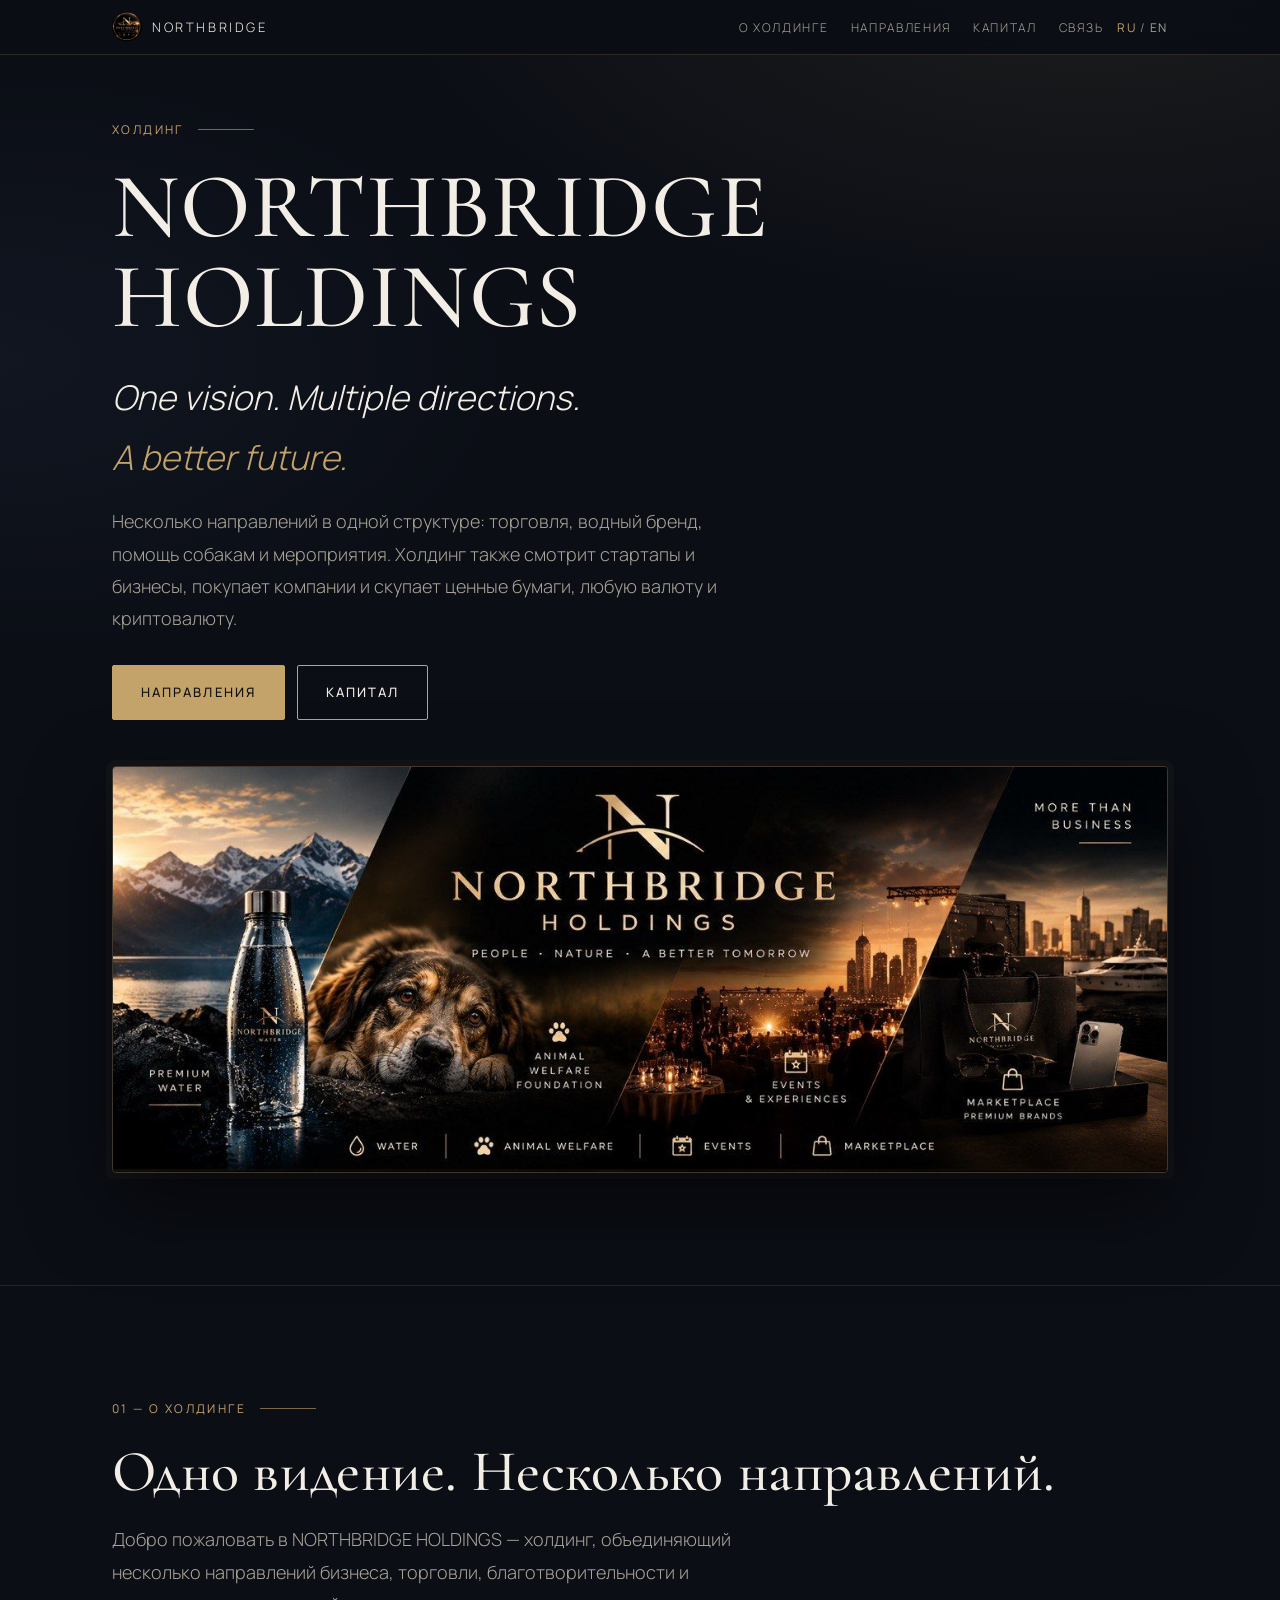
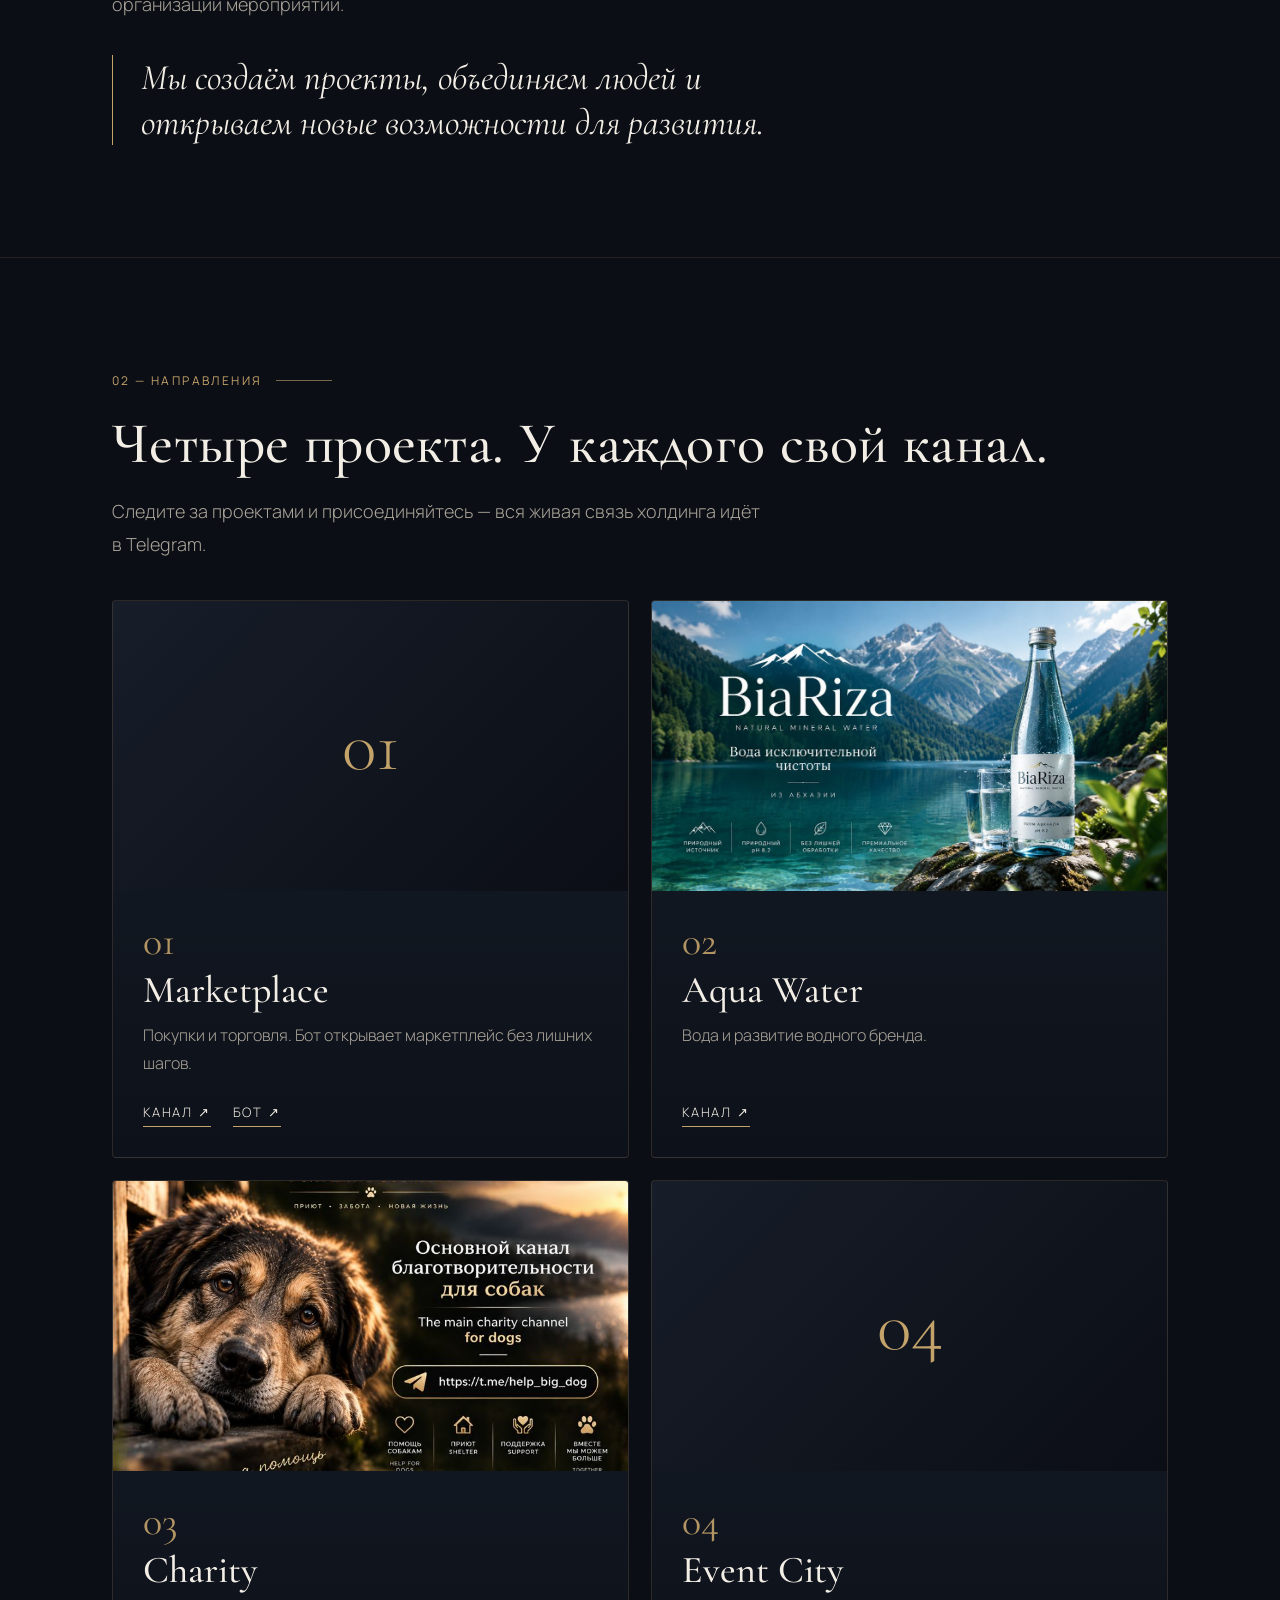
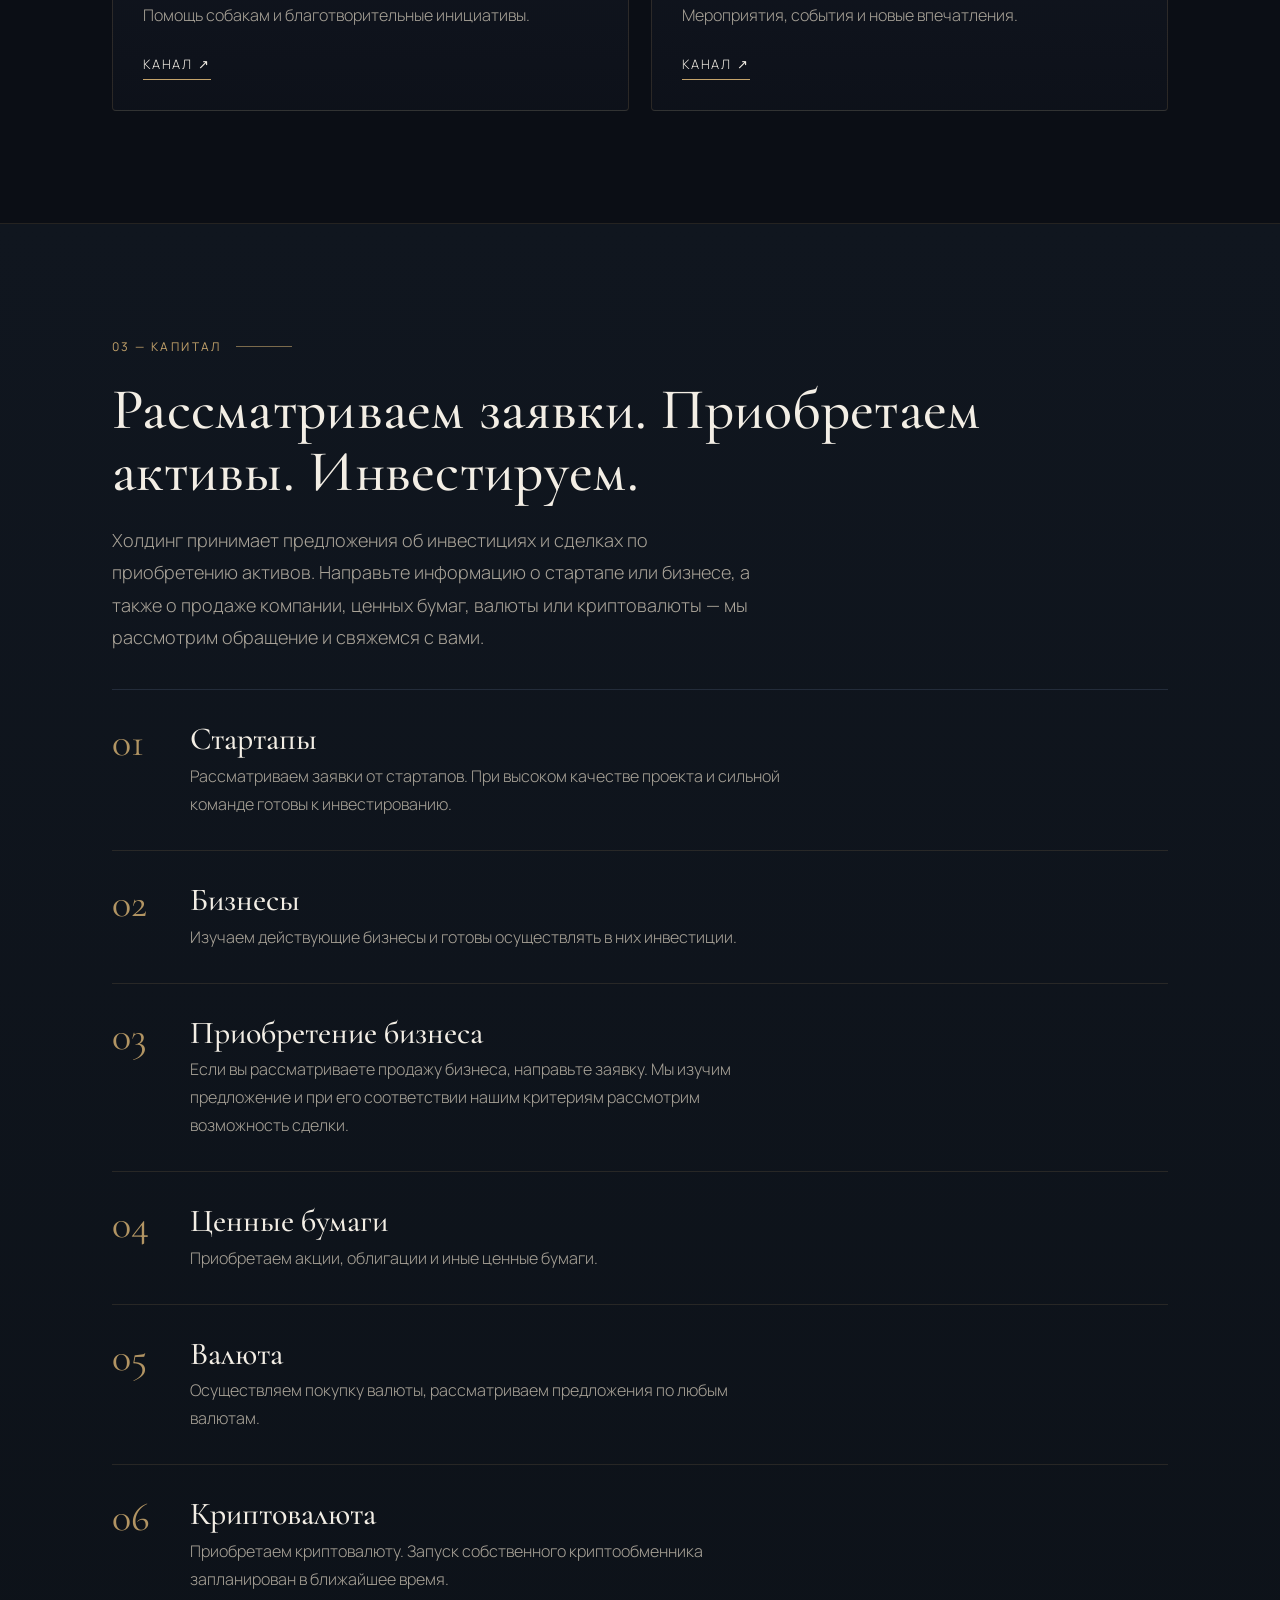
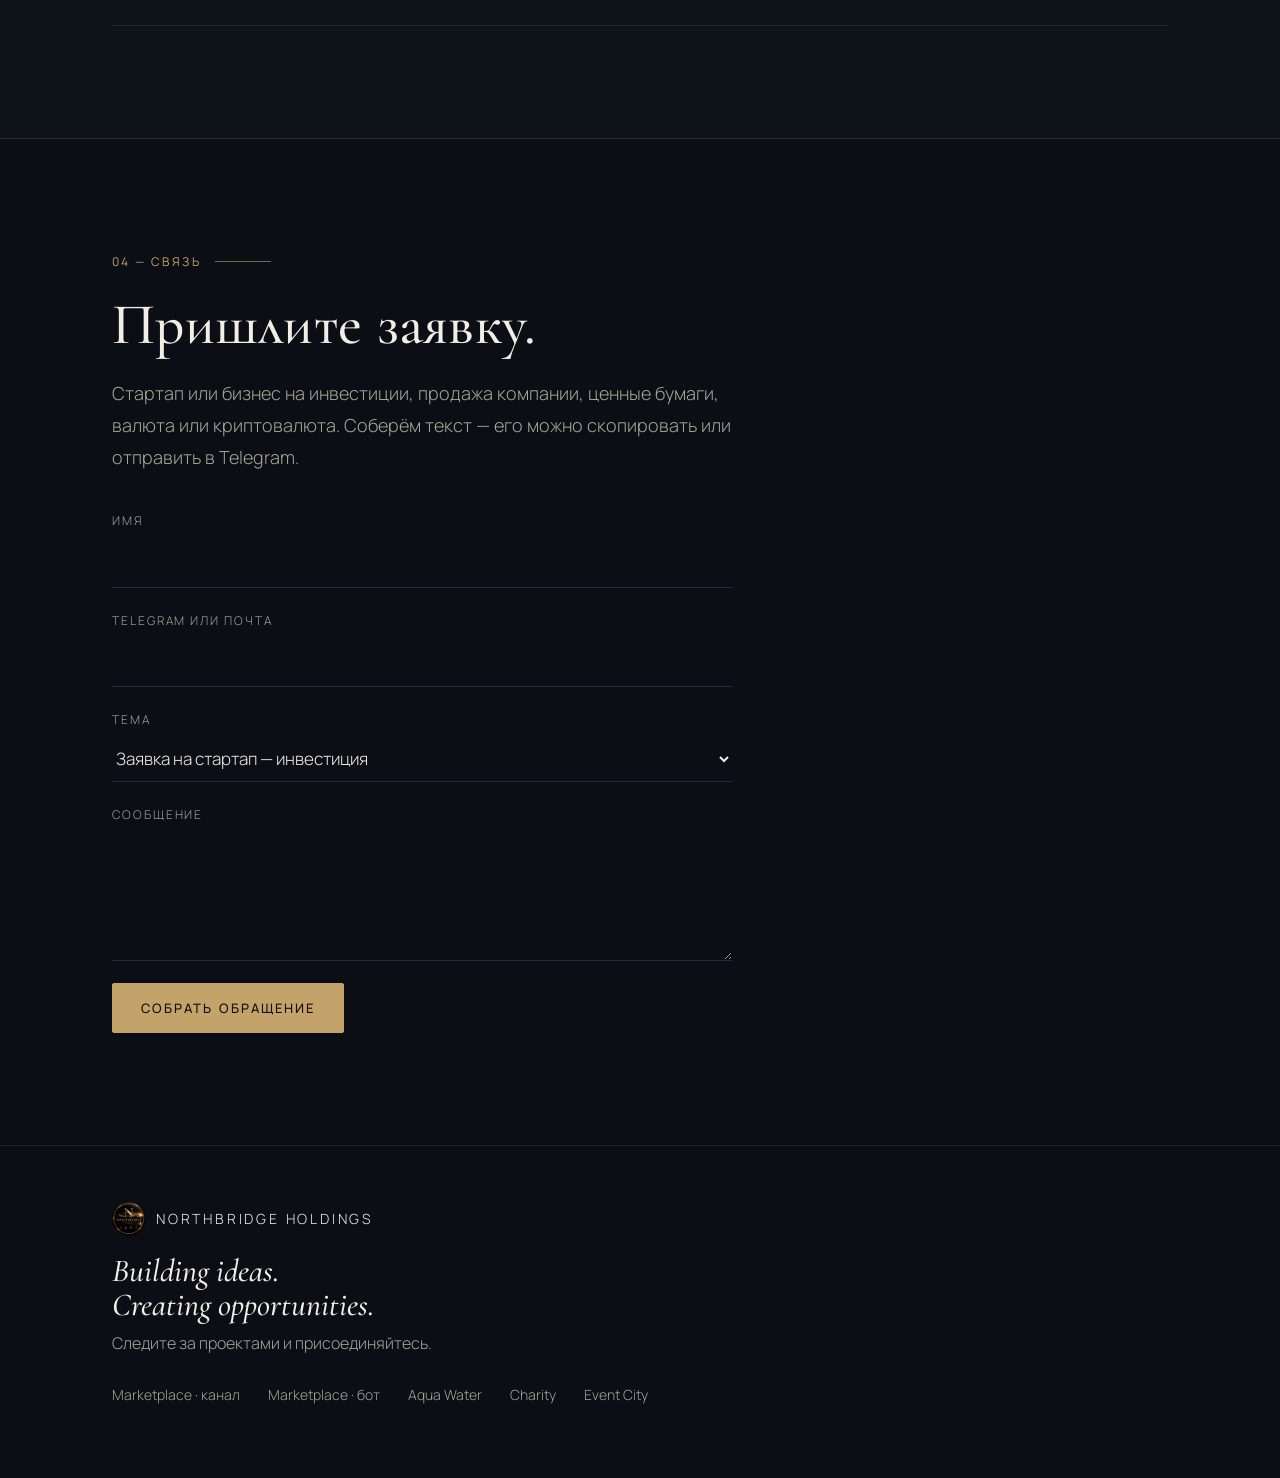
==== index.html @ 5175a79a "Add files via upload" ====
<!DOCTYPE html>
<html lang="ru"><head><meta charset="utf-8">
<meta name="viewport" content="width=device-width, initial-scale=1, viewport-fit=cover">
<title>NORTHBRIDGE HOLDINGS</title><link rel="stylesheet" href="https://fonts.googleapis.com/css2?family=Cormorant+Garamond:ital,wght@0,400;0,500;0,600;1,400;1,500&family=Manrope:wght@300;400;500&display=swap">
<style>
:root{--bg:#0b0e15;--bg2:#121820;--gold:#c4a36b;--tx:#f3eee5;--mu:#a9a398;--ln:#232c3a;color-scheme:dark;box-sizing:border-box;padding-top:env(safe-area-inset-top,0px);padding-bottom:env(safe-area-inset-bottom,0px)}
html{scroll-behavior:smooth;scroll-padding-top:72px}
*{box-sizing:border-box}
body{margin:0;background:var(--bg);color:var(--tx);font:16px/1.65 "Outfit",system-ui,-apple-system,"Segoe UI",sans-serif}
h1,h2,h3,.serif{font-family:"Cormorant Garamond",Georgia,"Times New Roman",serif;font-weight:500;line-height:1.05;margin:0}
a{color:inherit;text-decoration:none}
header{position:sticky;top:0;z-index:20;background:rgba(11,14,21,.92);backdrop-filter:blur(10px);border-bottom:1px solid var(--ln)}
.bar{max-width:1100px;margin:auto;display:flex;align-items:center;gap:14px;padding:12px 22px}
.brand{display:flex;align-items:center;gap:10px;letter-spacing:.2em;font-size:13px;flex:1}
.brand img{width:30px;height:30px;border-radius:50%}
nav{display:flex;gap:22px;font-size:12px;letter-spacing:.14em;text-transform:uppercase;color:var(--mu)}
nav a:hover{color:var(--gold)}
.lang{font-size:12px;letter-spacing:.14em;color:var(--mu)}
.lang b{cursor:pointer;font-weight:400}.lang b.on{color:var(--gold)}
@media(max-width:720px){nav{display:none}}
.wrap{max-width:1100px;margin:auto;padding:0 22px}
section{padding:84px 0;border-bottom:1px solid var(--ln)}
.eyebrow{color:var(--gold);letter-spacing:.2em;font-size:12px;text-transform:uppercase;margin-bottom:22px}
h1{font-size:clamp(46px,9vw,92px);text-transform:uppercase}
h2{font-size:clamp(34px,6vw,58px);margin-bottom:20px}
.tag{font-style:italic;font-size:clamp(22px,4vw,34px);margin:26px 0 8px}
.tag span{color:var(--gold);display:block}
.lead{color:var(--mu);max-width:620px;font-size:17px}
.btns{display:flex;gap:12px;flex-wrap:wrap;margin-top:30px}
.btn{padding:15px 28px;font-size:13px;letter-spacing:.16em;text-transform:uppercase;border:1px solid var(--gold);cursor:pointer;background:none;color:var(--tx);font-family:inherit}
.btn.g{background:var(--gold);color:#12100b}
.hero-img{margin-top:46px;width:100%;border:1px solid var(--ln);display:block}
blockquote{margin:34px 0 0;padding-left:22px;border-left:2px solid var(--gold);font-family:"Cormorant Garamond",Georgia,serif;font-style:italic;font-size:clamp(24px,4vw,36px);line-height:1.25;max-width:700px}
.grid{display:grid;grid-template-columns:repeat(2,1fr);gap:22px;margin-top:40px}
@media(max-width:720px){.grid{grid-template-columns:1fr}}
.card{border:1px solid var(--ln);background:var(--bg2);display:flex;flex-direction:column;overflow:hidden}
.card img{width:100%;aspect-ratio:16/9;object-fit:cover;display:block}
.card .ph{aspect-ratio:16/9;display:flex;align-items:center;justify-content:center;font-family:"Cormorant Garamond",Georgia,serif;font-size:72px;color:var(--gold);background:linear-gradient(135deg,#171d29,#0b0e15)}
.card .in{padding:26px;display:flex;flex-direction:column;gap:10px;flex:1}
.num{font-family:"Cormorant Garamond",Georgia,serif;font-size:40px;color:var(--gold);line-height:1}
.card h3{font-size:34px}
.card p{margin:0;color:var(--mu)}
.links{display:flex;gap:22px;margin-top:auto;padding-top:14px;font-size:13px;letter-spacing:.14em;text-transform:uppercase}
.links a{border-bottom:1px solid var(--gold);padding-bottom:3px}
.cap{background:var(--bg2)}
.list{margin-top:36px;border-top:1px solid var(--ln)}
.row{display:flex;gap:22px;padding:24px 0;border-bottom:1px solid var(--ln)}
.row .num{min-width:56px}
.row h3{font-size:30px;margin-bottom:6px}
.row p{margin:0;color:var(--mu)}
form{margin-top:36px;max-width:620px;display:grid;gap:22px}
label{font-size:12px;letter-spacing:.16em;text-transform:uppercase;color:var(--mu);display:grid;gap:6px}
input,select,textarea{background:none;border:0;border-bottom:1px solid var(--ln);color:var(--tx);font:inherit;font-size:17px;padding:10px 0;outline:none;border-radius:0}
select option{background:#121820}
textarea{min-height:130px;resize:vertical}
input:focus,select:focus,textarea:focus{border-color:var(--gold)}
#out{display:none;border:1px solid var(--ln);padding:18px;white-space:pre-wrap;color:var(--mu);font-size:15px}
footer{padding:56px 0 70px}
footer .serif{font-style:italic;font-size:32px;margin:18px 0 8px}
.fl{display:flex;flex-wrap:wrap;gap:12px 28px;margin-top:26px;color:var(--mu);font-size:14px}
.fl a:hover{color:var(--gold)}
body{font-family:"Manrope",system-ui,-apple-system,"Segoe UI",sans-serif;font-weight:300;font-size:16px;line-height:1.75;background:radial-gradient(1200px 600px at 85% -5%,rgba(196,163,107,.10),transparent 60%),radial-gradient(900px 500px at 0% 40%,rgba(60,80,120,.12),transparent 60%),var(--bg);background-attachment:fixed;-webkit-font-smoothing:antialiased}
h1,h2,h3,.serif,blockquote,.num{font-family:"Cormorant Garamond",Georgia,"Times New Roman",serif}
h1{font-weight:500;letter-spacing:.01em;line-height:.98}
h2{font-weight:500;letter-spacing:.005em;line-height:1.08}
section{padding:112px 0;border-bottom:1px solid rgba(196,163,107,.14)}
.eyebrow{display:flex;align-items:center;gap:14px;font-weight:400}
.eyebrow:after{content:"";height:1px;width:56px;background:var(--gold);opacity:.6}
.lead{font-size:18px;line-height:1.8;max-width:660px}
.btn{border-radius:2px;transition:.3s;font-weight:500}
.btn.g:hover{background:#d6b87f;transform:translateY(-2px)}
.btn:not(.g):hover{background:rgba(196,163,107,.1)}
.hero-img{border-radius:4px;border:1px solid rgba(196,163,107,.28);box-shadow:0 30px 80px rgba(0,0,0,.55),0 0 0 6px rgba(196,163,107,.04)}
.card{border-radius:4px;border:1px solid rgba(196,163,107,.16);background:linear-gradient(180deg,rgba(24,31,43,.9),rgba(14,18,26,.95));transition:.4s}
.card:hover{transform:translateY(-6px);border-color:rgba(196,163,107,.5);box-shadow:0 24px 60px rgba(0,0,0,.5)}
.card img{transition:transform .8s}.card:hover img{transform:scale(1.04)}
.card .in{padding:30px}
.card h3{font-size:38px;font-weight:500}
.num{font-weight:400;opacity:.9}
.cap{background:linear-gradient(180deg,#10161f,#0d1219)}
.row{padding:32px 0;border-bottom:1px solid rgba(196,163,107,.14);transition:.3s}
.row:hover{padding-left:12px}
.row h3{font-size:32px;font-weight:500}
.row p{max-width:600px}
header{border-bottom:1px solid rgba(196,163,107,.18)}
blockquote{font-weight:400;border-left:1px solid var(--gold);padding-left:28px}
.rv{opacity:0;transform:translateY(22px);transition:opacity .9s,transform .9s}.rv.in2{opacity:1;transform:none}
@media(prefers-reduced-motion:reduce){.rv{opacity:1;transform:none;transition:none}}
@media(max-width:720px){section{padding:76px 0}}
</style></head><body>
<header><div class="bar">
<a class="brand" href="#top"><img src="[data-uri]" alt="">NORTHBRIDGE</a>
<nav><a href="#about" data-t="n1">О холдинге</a><a href="#projects" data-t="n2">Направления</a><a href="#capital" data-t="n3">Капитал</a><a href="#contact" data-t="n4">Связь</a></nav>
<div class="lang"><b class="on" data-l="ru">RU</b> / <b data-l="en">EN</b></div>
</div></header>

<section id="top" style="padding-top:64px"><div class="wrap">
<div class="eyebrow" data-t="eb">Холдинг</div>
<h1>Northbridge<br>Holdings</h1>
<div class="tag">One vision. Multiple directions.<span>A better future.</span></div>
<p class="lead" data-t="lead">Несколько направлений в одной структуре: торговля, водный бренд, помощь собакам и мероприятия. Холдинг также смотрит стартапы и бизнесы, покупает компании и скупает ценные бумаги, любую валюту и криптовалюту.</p>
<div class="btns"><a class="btn g" href="#projects" data-t="b1">Направления</a><a class="btn" href="#capital" data-t="b2">Капитал</a></div>
<img class="hero-img" src="[data-uri]" alt="Northbridge Holdings: Water, Animal Welfare, Events, Marketplace">
</div></section>

<section id="about"><div class="wrap">
<div class="eyebrow" data-t="a0">01 — О холдинге</div>
<h2 data-t="a1">Одно видение. Несколько направлений.</h2>
<p class="lead" data-t="a2">Добро пожаловать в NORTHBRIDGE HOLDINGS — холдинг, объединяющий несколько направлений бизнеса, торговли, благотворительности и организации мероприятий.</p>
<blockquote data-t="a3">Мы создаём проекты, объединяем людей и открываем новые возможности для развития.</blockquote>
</div></section>

<section id="projects"><div class="wrap">
<div class="eyebrow" data-t="p0">02 — Направления</div>
<h2 data-t="p1">Четыре проекта. У каждого свой канал.</h2>
<p class="lead" data-t="p2">Следите за проектами и присоединяйтесь — вся живая связь холдинга идёт в Telegram.</p>
<div class="grid">
<div class="card"><div class="ph">01</div><div class="in"><div class="num">01</div><h3>Marketplace</h3><p data-t="m1">Покупки и торговля. Бот открывает маркетплейс без лишних шагов.</p><div class="links"><a href="https://t.me/Sh0pping888" target="_blank" rel="noopener" data-t="ch">Канал ↗</a><a href="https://t.me/Shopping888_bot" target="_blank" rel="noopener" data-t="bot">Бот ↗</a></div></div></div>
<div class="card"><img src="[data-uri]" alt="BiaRiza"><div class="in"><div class="num">02</div><h3>Aqua Water</h3><p data-t="m2">Вода и развитие водного бренда.</p><div class="links"><a href="https://t.me/Aqua_water0" target="_blank" rel="noopener" data-t="ch">Канал ↗</a></div></div></div>
<div class="card"><img src="[data-uri]" alt="Дом большим собакам"><div class="in"><div class="num">03</div><h3>Charity</h3><p data-t="m3">Помощь собакам и благотворительные инициативы.</p><div class="links"><a href="https://t.me/Charity5550" target="_blank" rel="noopener" data-t="ch">Канал ↗</a></div></div></div>
<div class="card"><div class="ph">04</div><div class="in"><div class="num">04</div><h3>Event City</h3><p data-t="m4">Мероприятия, события и новые впечатления.</p><div class="links"><a href="https://t.me/Event_Ci_ty" target="_blank" rel="noopener" data-t="ch">Канал ↗</a></div></div></div>
</div></div></section>

<section id="capital" class="cap"><div class="wrap">
<div class="eyebrow" data-t="c0">03 — Капитал</div>
<h2 data-t="c1">Рассматриваем заявки. Приобретаем активы. Инвестируем.</h2>
<p class="lead" data-t="c2">Холдинг принимает предложения об инвестициях и сделках по приобретению активов. Направьте информацию о стартапе или бизнесе, а также о продаже компании, ценных бумаг, валюты или криптовалюты — мы рассмотрим обращение и свяжемся с вами.</p>
<div class="list">
<div class="row"><div class="num">01</div><div><h3 data-t="k1">Стартапы</h3><p data-t="k1d">Рассматриваем заявки от стартапов. При высоком качестве проекта и сильной команде готовы к инвестированию.</p></div></div>
<div class="row"><div class="num">02</div><div><h3 data-t="k2">Бизнесы</h3><p data-t="k2d">Изучаем действующие бизнесы и готовы осуществлять в них инвестиции.</p></div></div>
<div class="row"><div class="num">03</div><div><h3 data-t="k3">Приобретение бизнеса</h3><p data-t="k3d">Если вы рассматриваете продажу бизнеса, направьте заявку. Мы изучим предложение и при его соответствии нашим критериям рассмотрим возможность сделки.</p></div></div>
<div class="row"><div class="num">04</div><div><h3 data-t="k4">Ценные бумаги</h3><p data-t="k4d">Приобретаем акции, облигации и иные ценные бумаги.</p></div></div>
<div class="row"><div class="num">05</div><div><h3 data-t="k5">Валюта</h3><p data-t="k5d">Осуществляем покупку валюты, рассматриваем предложения по любым валютам.</p></div></div>
<div class="row"><div class="num">06</div><div><h3 data-t="k6">Криптовалюта</h3><p data-t="k6d">Приобретаем криптовалюту. Запуск собственного криптообменника запланирован в ближайшее время.</p></div></div>
</div></div></section>

<section id="contact"><div class="wrap">
<div class="eyebrow" data-t="f0">04 — Связь</div>
<h2 data-t="f1">Пришлите заявку.</h2>
<p class="lead" data-t="f2">Стартап или бизнес на инвестиции, продажа компании, ценные бумаги, валюта или криптовалюта. Соберём текст — его можно скопировать или отправить в Telegram.</p>
<form id="f">
<label><span data-t="f3">Имя</span><input id="n" autocomplete="name"></label>
<label><span data-t="f4">Telegram или почта</span><input id="c"></label>
<label><span data-t="f5">Тема</span><select id="s"></select></label>
<label><span data-t="f6">Сообщение</span><textarea id="m"></textarea></label>
<div class="btns" style="margin:0"><button class="btn g" type="submit" data-t="f7">Собрать обращение</button></div>
<div id="out"></div>
<div class="btns" id="act" style="margin:0;display:none"><button class="btn" type="button" id="cp" data-t="f8">Скопировать</button><a class="btn" id="tg" target="_blank" rel="noopener" data-t="f9">Отправить в Telegram</a></div>
</form></div></section>

<footer><div class="wrap">
<div class="brand" style="letter-spacing:.2em;font-size:14px"><img src="[data-uri]" alt="" style="width:34px;height:34px;border-radius:50%">NORTHBRIDGE HOLDINGS</div>
<div class="serif">Building ideas.<br>Creating opportunities.</div>
<div style="color:var(--mu)" data-t="ft">Следите за проектами и присоединяйтесь.</div>
<div class="fl">
<a href="https://t.me/Sh0pping888" target="_blank" rel="noopener">Marketplace · <span data-t="ch2">канал</span></a>
<a href="https://t.me/Shopping888_bot" target="_blank" rel="noopener">Marketplace · <span data-t="bot2">бот</span></a>
<a href="https://t.me/Aqua_water0" target="_blank" rel="noopener">Aqua Water</a>
<a href="https://t.me/Charity5550" target="_blank" rel="noopener">Charity</a>
<a href="https://t.me/Event_Ci_ty" target="_blank" rel="noopener">Event City</a>
</div></div></footer>

<script>
var T={en:{n1:"About",n2:"Projects",n3:"Capital",n4:"Contact",eb:"Holding",lead:"Several directions in one structure: trade, a water brand, help for dogs and events. The holding also reviews startups and businesses, buys companies, securities, any currency and crypto.",b1:"Projects",b2:"Capital",a0:"01 — About",a1:"One vision. Multiple directions.",a2:"Welcome to NORTHBRIDGE HOLDINGS — a holding that unites several lines of business, trade, charity and event organization.",a3:"We create projects, bring people together and open new opportunities for growth.",p0:"02 — Projects",p1:"Four projects. Each with its own channel.",p2:"Follow our projects and join in — all live communication happens in Telegram.",m1:"Shopping and trade. The bot opens the marketplace in one step.",m2:"Water and the growth of a water brand.",m3:"Help for dogs and charity initiatives.",m4:"Events, happenings and new experiences.",ch:"Channel ↗",bot:"Bot ↗",ch2:"channel",bot2:"bot",c0:"03 — Capital",c1:"We review proposals. We acquire assets. We invest.",c2:"The holding welcomes investment proposals and acquisition opportunities. Please send details of a startup or business, or of a sale of a company, securities, currency or cryptocurrency — we will review your enquiry and respond.",k1:"Startups",k1d:"We review startup applications. Where the project and team are of high quality, we are prepared to invest.",k2:"Businesses",k2d:"We evaluate operating businesses and are prepared to make investments in them.",k3:"Business acquisition",k3d:"If you are considering selling your business, submit a request. We will assess the proposal and, if it meets our criteria, consider a transaction.",k4:"Securities",k4d:"We acquire shares, bonds and other securities.",k5:"Currency",k5d:"We purchase currency and consider offers in any currency.",k6:"Cryptocurrency",k6d:"We acquire cryptocurrency. Our own crypto exchange is scheduled to launch shortly.",f0:"04 — Contact",f1:"Send a request.",f2:"A startup or business for investment, company sale, securities, currency or crypto. We will compose the text — copy it or send it via Telegram.",f3:"Name",f4:"Telegram or email",f5:"Subject",f6:"Message",f7:"Compose request",f8:"Copy",f9:"Send via Telegram",ft:"Follow our projects and join in."},
ru:{}};
var S={ru:["Заявка на стартап — инвестиция","Продажа компании","Продажа ценных бумаг","Продажа валюты / криптовалюты","Другое"],en:["Startup — investment","Company sale","Securities sale","Currency / crypto sale","Other"]};
var L="ru",els=document.querySelectorAll("[data-t]");
els.forEach(function(e){T.ru[e.dataset.t]=e.textContent});
function setL(l){L=l;els.forEach(function(e){e.textContent=T[l][e.dataset.t]});document.documentElement.lang=l;
document.querySelectorAll(".lang b").forEach(function(b){b.className=b.dataset.l==l?"on":""});
var s=document.getElementById("s"),i=s.selectedIndex<0?0:s.selectedIndex;s.innerHTML="";S[l].forEach(function(t){var o=document.createElement("option");o.textContent=t;s.appendChild(o)});s.selectedIndex=i}
document.querySelectorAll(".lang b").forEach(function(b){b.onclick=function(){setL(b.dataset.l)}});
setL("ru");
document.getElementById("f").onsubmit=function(e){e.preventDefault();
var t=(L=="ru"?"Заявка — NORTHBRIDGE HOLDINGS\nТема: ":"Request — NORTHBRIDGE HOLDINGS\nSubject: ")+document.getElementById("s").value+"\n"+(L=="ru"?"Имя: ":"Name: ")+document.getElementById("n").value+"\n"+(L=="ru"?"Контакт: ":"Contact: ")+document.getElementById("c").value+"\n\n"+document.getElementById("m").value;
var o=document.getElementById("out");o.style.display="block";o.textContent=t;document.getElementById("act").style.display="flex";
document.getElementById("tg").href="https://t.me/share/url?url=%20&text="+encodeURIComponent(t);
document.getElementById("cp").onclick=function(){try{navigator.clipboard.writeText(t)}catch(x){var r=document.createRange();r.selectNode(o);getSelection().removeAllRanges();getSelection().addRange(r)}}};
</script><script>try{var io=new IntersectionObserver(function(a){a.forEach(function(x){if(x.isIntersecting){x.target.classList.add('in2');io.unobserve(x.target)}})},{threshold:.12});document.querySelectorAll('.card,.row,blockquote,h2,.lead').forEach(function(e){e.classList.add('rv');io.observe(e)})}catch(e){}</script></body></html>
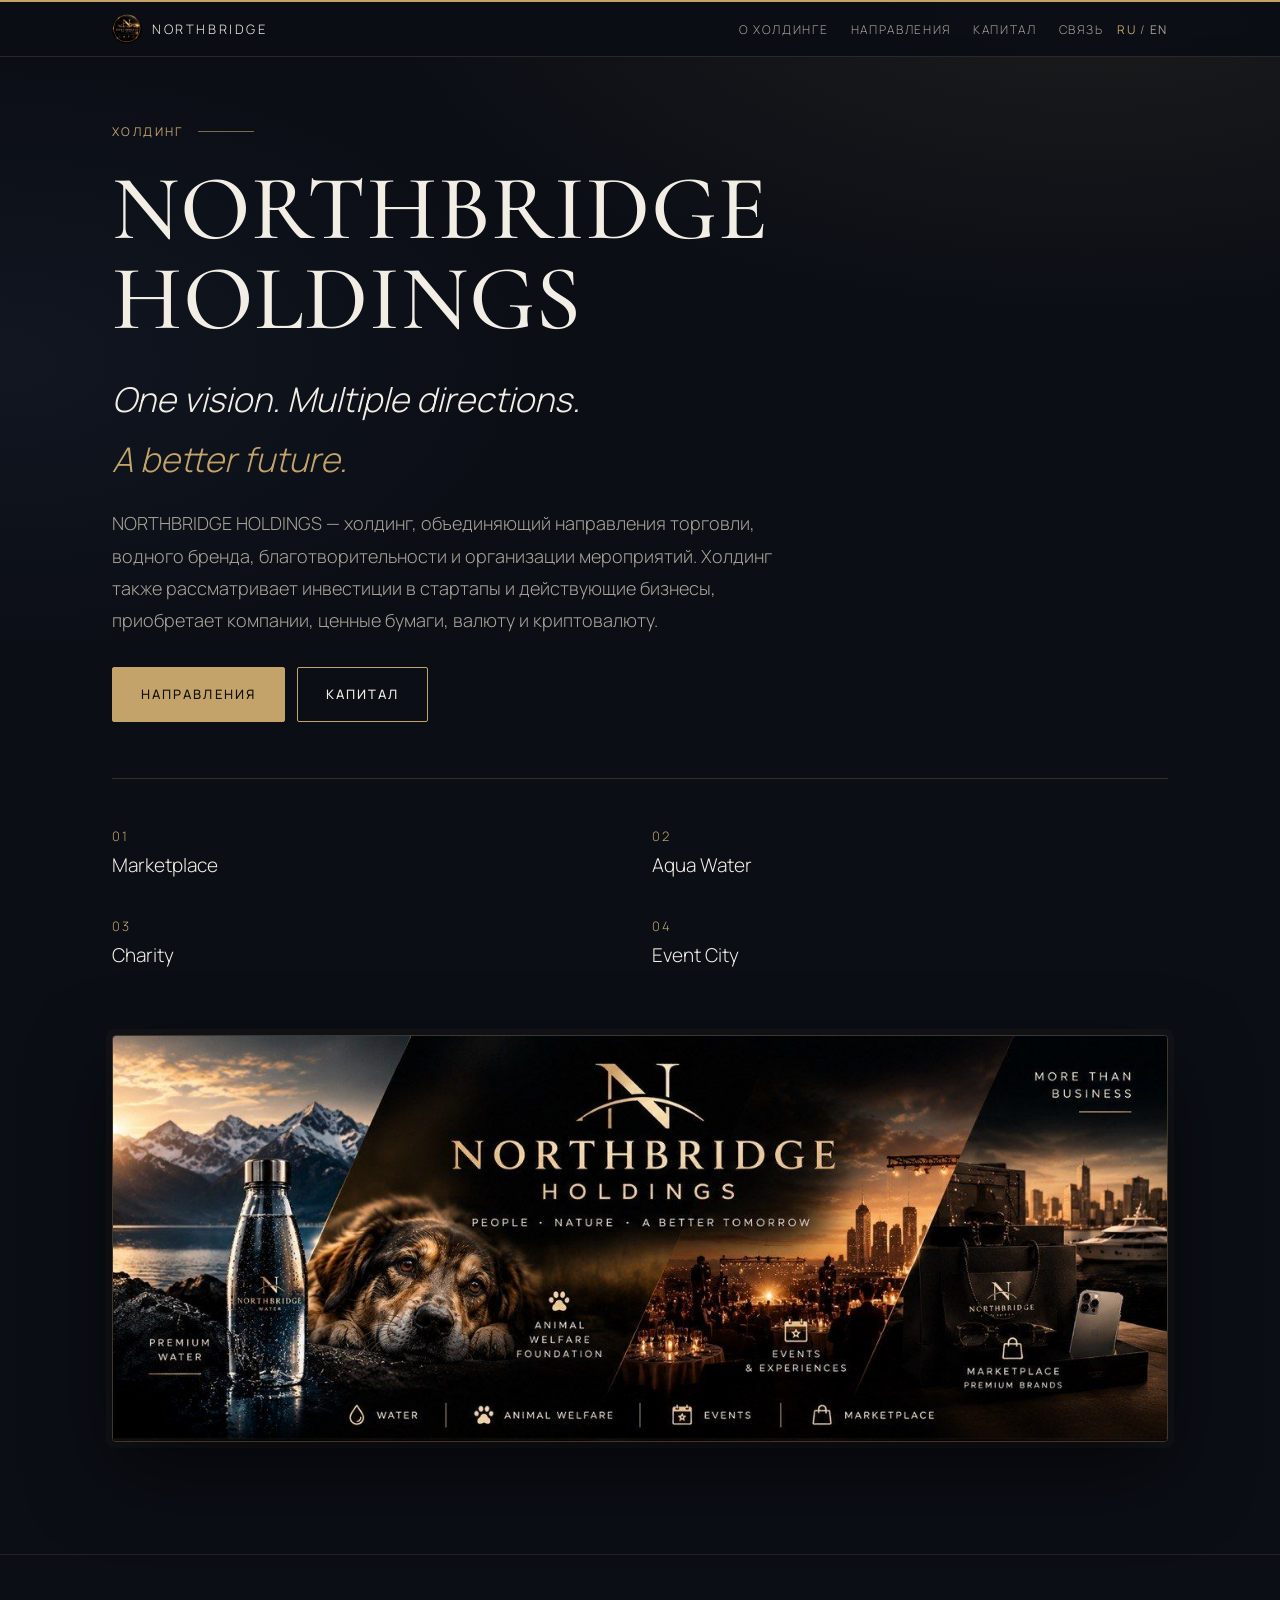
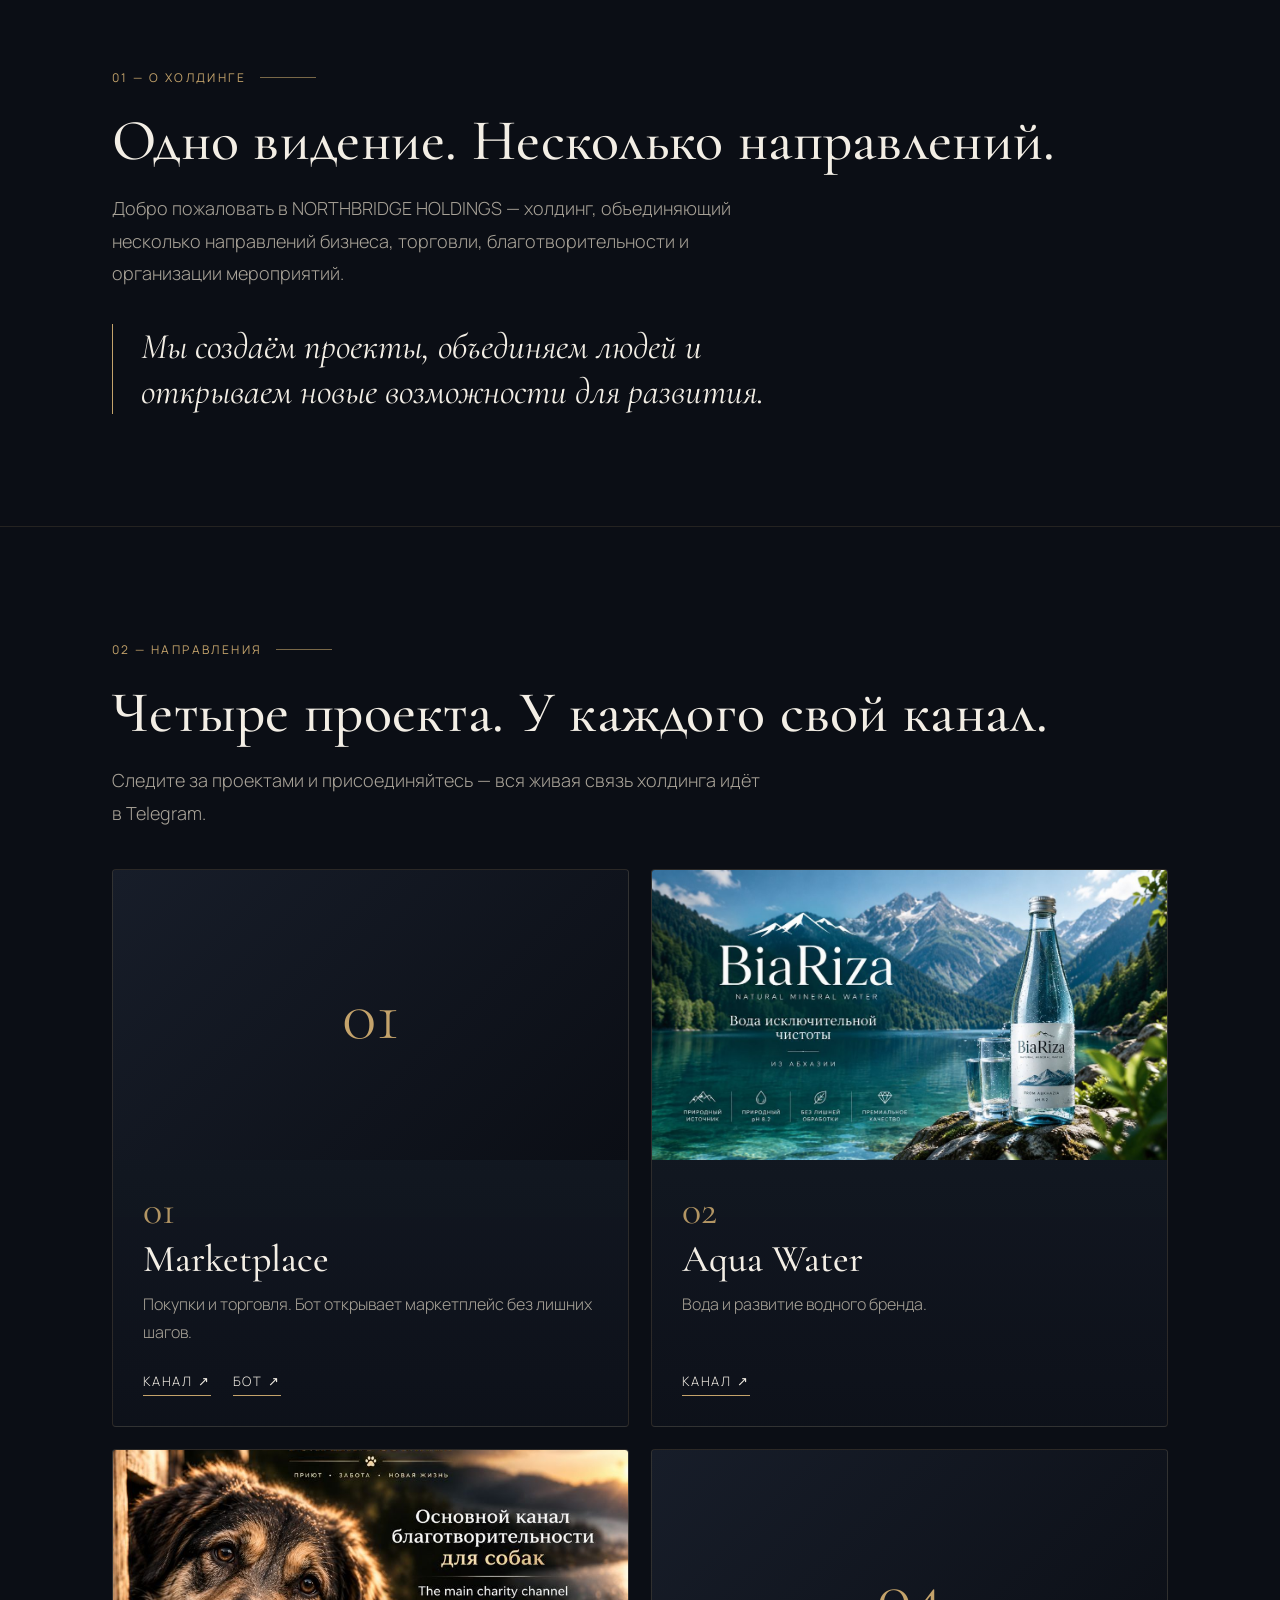
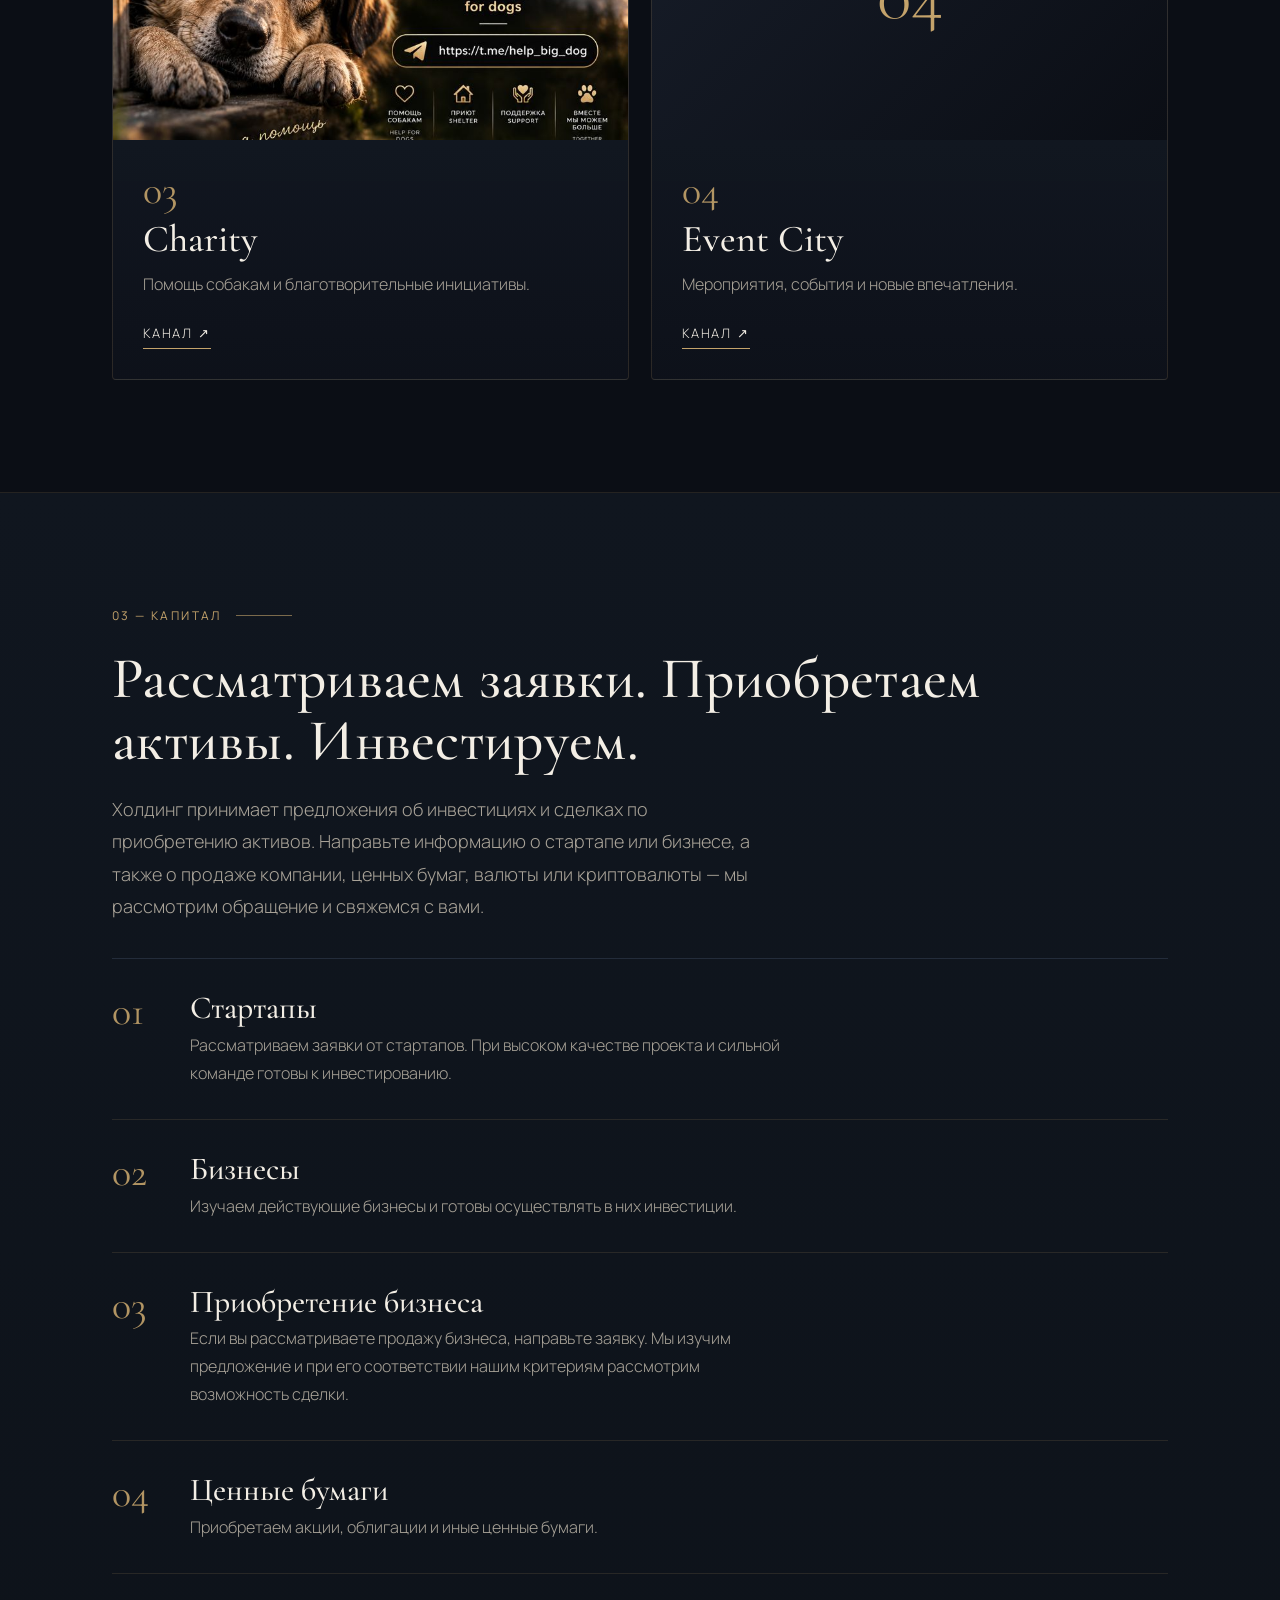
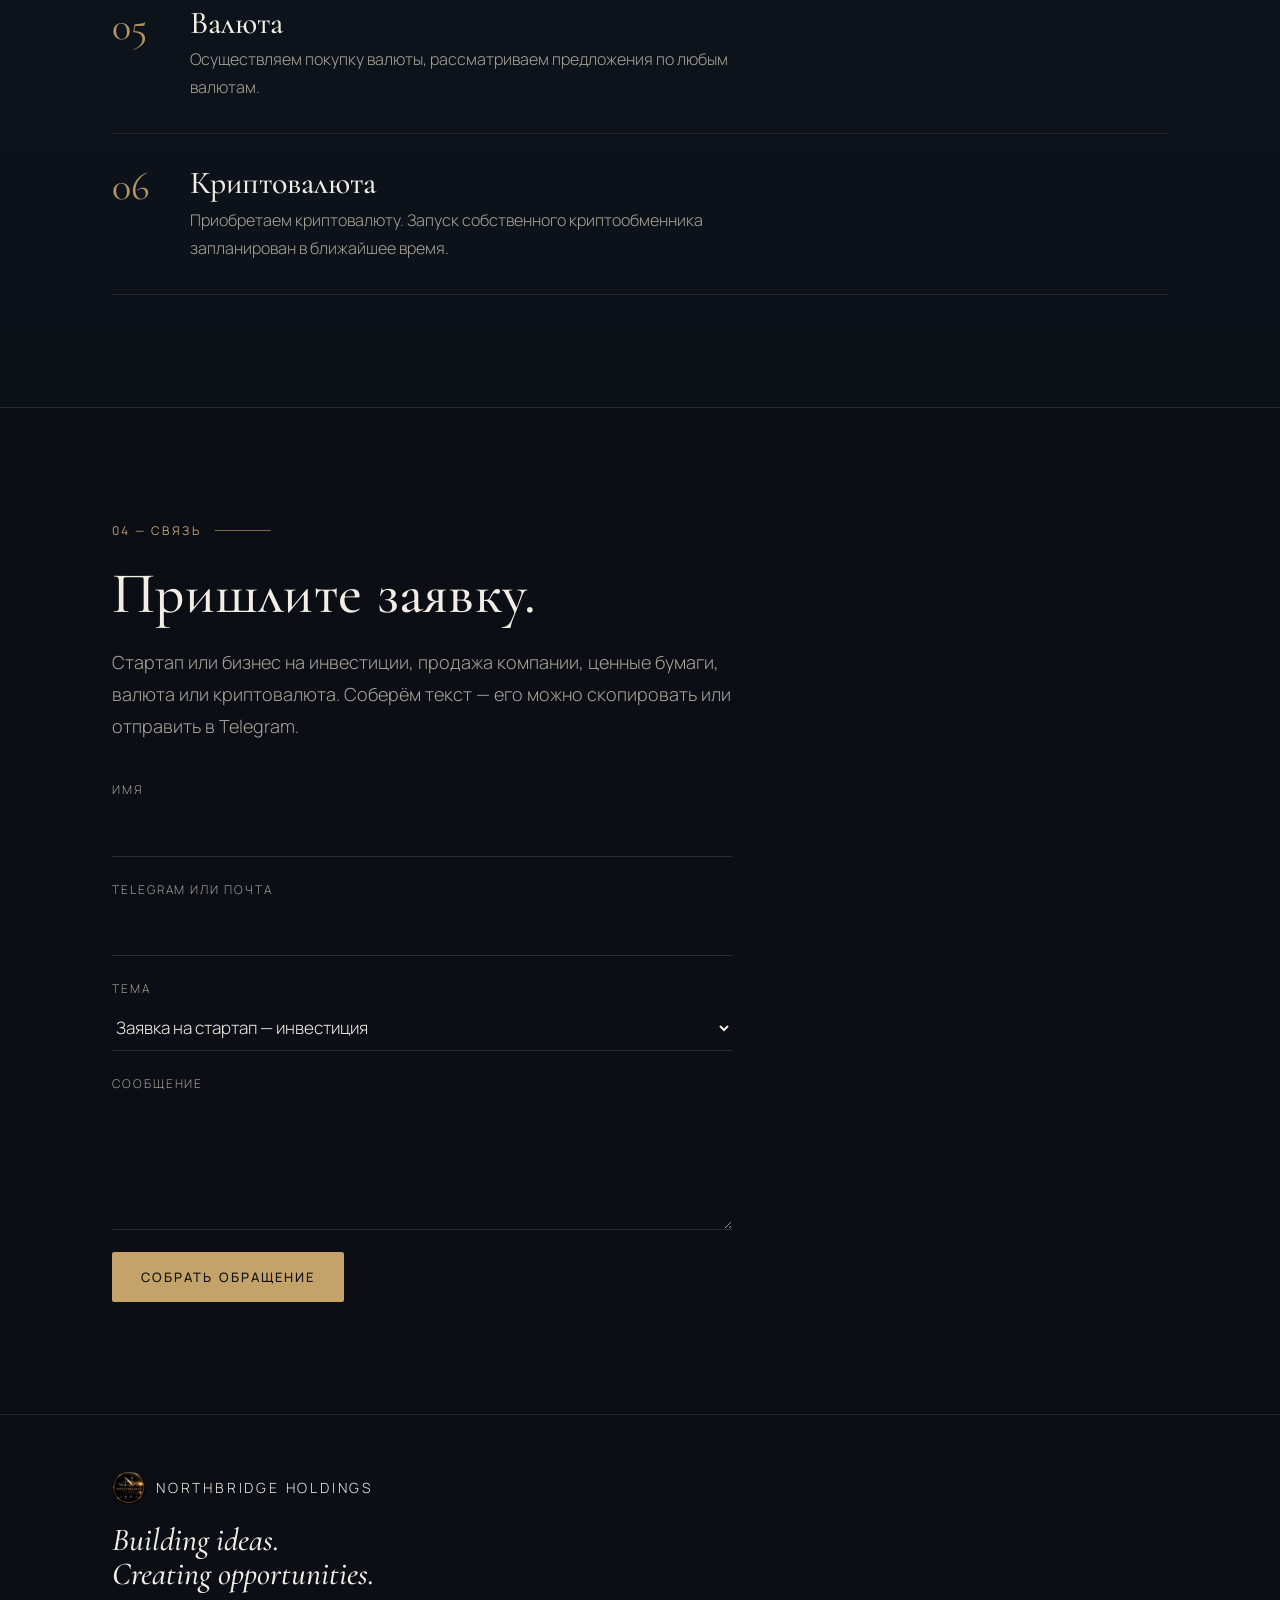
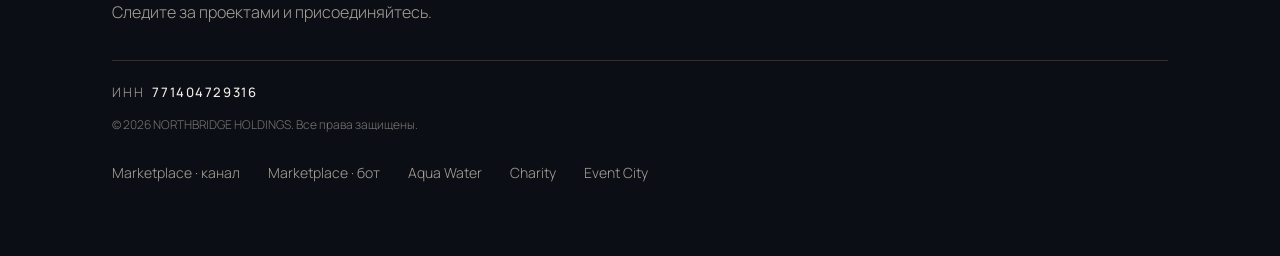
==== commit 419ede08: "Add files via upload" ====
--- a/index.html
+++ b/index.html
@@ -87,6 +87,14 @@
 .rv{opacity:0;transform:translateY(22px);transition:opacity .9s,transform .9s}.rv.in2{opacity:1;transform:none}
 @media(prefers-reduced-motion:reduce){.rv{opacity:1;transform:none;transition:none}}
 @media(max-width:720px){section{padding:76px 0}}
+header{border-top:2px solid var(--gold)}
+.idx{display:grid;grid-template-columns:1fr 1fr;gap:0 24px;margin-top:56px;padding-top:30px;border-top:1px solid rgba(196,163,107,.22)}
+.idx a{display:block;padding:16px 0;font-size:19px;transition:.3s}
+.idx a:hover{color:var(--gold);padding-left:8px}
+.idx i{display:block;font-style:normal;color:var(--gold);font-size:13px;letter-spacing:.18em;margin-bottom:2px}
+.req{margin-top:34px;padding-top:20px;border-top:1px solid rgba(196,163,107,.22);font-size:13px;letter-spacing:.14em;text-transform:uppercase;color:var(--mu)}
+.req b{color:var(--tx);font-weight:500;letter-spacing:.12em;margin-left:8px}
+.cpy{margin-top:10px;font-size:12px;color:var(--mu);opacity:.7}
 </style></head><body>
 <header><div class="bar">
 <a class="brand" href="#top"><img src="[data-uri]" alt="">NORTHBRIDGE</a>
@@ -98,8 +106,9 @@
 <div class="eyebrow" data-t="eb">Холдинг</div>
 <h1>Northbridge<br>Holdings</h1>
 <div class="tag">One vision. Multiple directions.<span>A better future.</span></div>
-<p class="lead" data-t="lead">Несколько направлений в одной структуре: торговля, водный бренд, помощь собакам и мероприятия. Холдинг также смотрит стартапы и бизнесы, покупает компании и скупает ценные бумаги, любую валюту и криптовалюту.</p>
+<p class="lead" data-t="lead">NORTHBRIDGE HOLDINGS — холдинг, объединяющий направления торговли, водного бренда, благотворительности и организации мероприятий. Холдинг также рассматривает инвестиции в стартапы и действующие бизнесы, приобретает компании, ценные бумаги, валюту и криптовалюту.</p>
 <div class="btns"><a class="btn g" href="#projects" data-t="b1">Направления</a><a class="btn" href="#capital" data-t="b2">Капитал</a></div>
+<div class="idx"><a href="#projects"><i>01</i>Marketplace</a><a href="#projects"><i>02</i>Aqua Water</a><a href="#projects"><i>03</i>Charity</a><a href="#projects"><i>04</i>Event City</a></div>
 <img class="hero-img" src="[data-uri]" alt="Northbridge Holdings: Water, Animal Welfare, Events, Marketplace">
 </div></section>
 
@@ -152,6 +161,8 @@
 <div class="brand" style="letter-spacing:.2em;font-size:14px"><img src="[data-uri]" alt="" style="width:34px;height:34px;border-radius:50%">NORTHBRIDGE HOLDINGS</div>
 <div class="serif">Building ideas.<br>Creating opportunities.</div>
 <div style="color:var(--mu)" data-t="ft">Следите за проектами и присоединяйтесь.</div>
+<div class="req"><span data-t="inn">ИНН</span><b>771404729316</b></div>
+<div class="cpy" data-t="cp">© 2026 NORTHBRIDGE HOLDINGS. Все права защищены.</div>
 <div class="fl">
 <a href="https://t.me/Sh0pping888" target="_blank" rel="noopener">Marketplace · <span data-t="ch2">канал</span></a>
 <a href="https://t.me/Shopping888_bot" target="_blank" rel="noopener">Marketplace · <span data-t="bot2">бот</span></a>
@@ -161,7 +172,7 @@
 </div></div></footer>
 
 <script>
-var T={en:{n1:"About",n2:"Projects",n3:"Capital",n4:"Contact",eb:"Holding",lead:"Several directions in one structure: trade, a water brand, help for dogs and events. The holding also reviews startups and businesses, buys companies, securities, any currency and crypto.",b1:"Projects",b2:"Capital",a0:"01 — About",a1:"One vision. Multiple directions.",a2:"Welcome to NORTHBRIDGE HOLDINGS — a holding that unites several lines of business, trade, charity and event organization.",a3:"We create projects, bring people together and open new opportunities for growth.",p0:"02 — Projects",p1:"Four projects. Each with its own channel.",p2:"Follow our projects and join in — all live communication happens in Telegram.",m1:"Shopping and trade. The bot opens the marketplace in one step.",m2:"Water and the growth of a water brand.",m3:"Help for dogs and charity initiatives.",m4:"Events, happenings and new experiences.",ch:"Channel ↗",bot:"Bot ↗",ch2:"channel",bot2:"bot",c0:"03 — Capital",c1:"We review proposals. We acquire assets. We invest.",c2:"The holding welcomes investment proposals and acquisition opportunities. Please send details of a startup or business, or of a sale of a company, securities, currency or cryptocurrency — we will review your enquiry and respond.",k1:"Startups",k1d:"We review startup applications. Where the project and team are of high quality, we are prepared to invest.",k2:"Businesses",k2d:"We evaluate operating businesses and are prepared to make investments in them.",k3:"Business acquisition",k3d:"If you are considering selling your business, submit a request. We will assess the proposal and, if it meets our criteria, consider a transaction.",k4:"Securities",k4d:"We acquire shares, bonds and other securities.",k5:"Currency",k5d:"We purchase currency and consider offers in any currency.",k6:"Cryptocurrency",k6d:"We acquire cryptocurrency. Our own crypto exchange is scheduled to launch shortly.",f0:"04 — Contact",f1:"Send a request.",f2:"A startup or business for investment, company sale, securities, currency or crypto. We will compose the text — copy it or send it via Telegram.",f3:"Name",f4:"Telegram or email",f5:"Subject",f6:"Message",f7:"Compose request",f8:"Copy",f9:"Send via Telegram",ft:"Follow our projects and join in."},
+var T={en:{n1:"About",n2:"Projects",n3:"Capital",n4:"Contact",eb:"Holding",lead:"NORTHBRIDGE HOLDINGS is a holding uniting trade, a water brand, charity and event organization. The holding also considers investments in startups and operating businesses, and acquires companies, securities, currency and cryptocurrency.",b1:"Projects",b2:"Capital",a0:"01 — About",a1:"One vision. Multiple directions.",a2:"Welcome to NORTHBRIDGE HOLDINGS — a holding that unites several lines of business, trade, charity and event organization.",a3:"We create projects, bring people together and open new opportunities for growth.",p0:"02 — Projects",p1:"Four projects. Each with its own channel.",p2:"Follow our projects and join in — all live communication happens in Telegram.",m1:"Shopping and trade. The bot opens the marketplace in one step.",m2:"Water and the growth of a water brand.",m3:"Help for dogs and charity initiatives.",m4:"Events, happenings and new experiences.",ch:"Channel ↗",bot:"Bot ↗",ch2:"channel",bot2:"bot",c0:"03 — Capital",c1:"We review proposals. We acquire assets. We invest.",c2:"The holding welcomes investment proposals and acquisition opportunities. Please send details of a startup or business, or of a sale of a company, securities, currency or cryptocurrency — we will review your enquiry and respond.",k1:"Startups",k1d:"We review startup applications. Where the project and team are of high quality, we are prepared to invest.",k2:"Businesses",k2d:"We evaluate operating businesses and are prepared to make investments in them.",k3:"Business acquisition",k3d:"If you are considering selling your business, submit a request. We will assess the proposal and, if it meets our criteria, consider a transaction.",k4:"Securities",k4d:"We acquire shares, bonds and other securities.",k5:"Currency",k5d:"We purchase currency and consider offers in any currency.",k6:"Cryptocurrency",k6d:"We acquire cryptocurrency. Our own crypto exchange is scheduled to launch shortly.",f0:"04 — Contact",f1:"Send a request.",f2:"A startup or business for investment, company sale, securities, currency or crypto. We will compose the text — copy it or send it via Telegram.",f3:"Name",f4:"Telegram or email",f5:"Subject",f6:"Message",f7:"Compose request",f8:"Copy",f9:"Send via Telegram",ft:"Follow our projects and join in.",inn:"INN (Tax ID)",cp:"© 2026 NORTHBRIDGE HOLDINGS. All rights reserved."},
 ru:{}};
 var S={ru:["Заявка на стартап — инвестиция","Продажа компании","Продажа ценных бумаг","Продажа валюты / криптовалюты","Другое"],en:["Startup — investment","Company sale","Securities sale","Currency / crypto sale","Other"]};
 var L="ru",els=document.querySelectorAll("[data-t]");
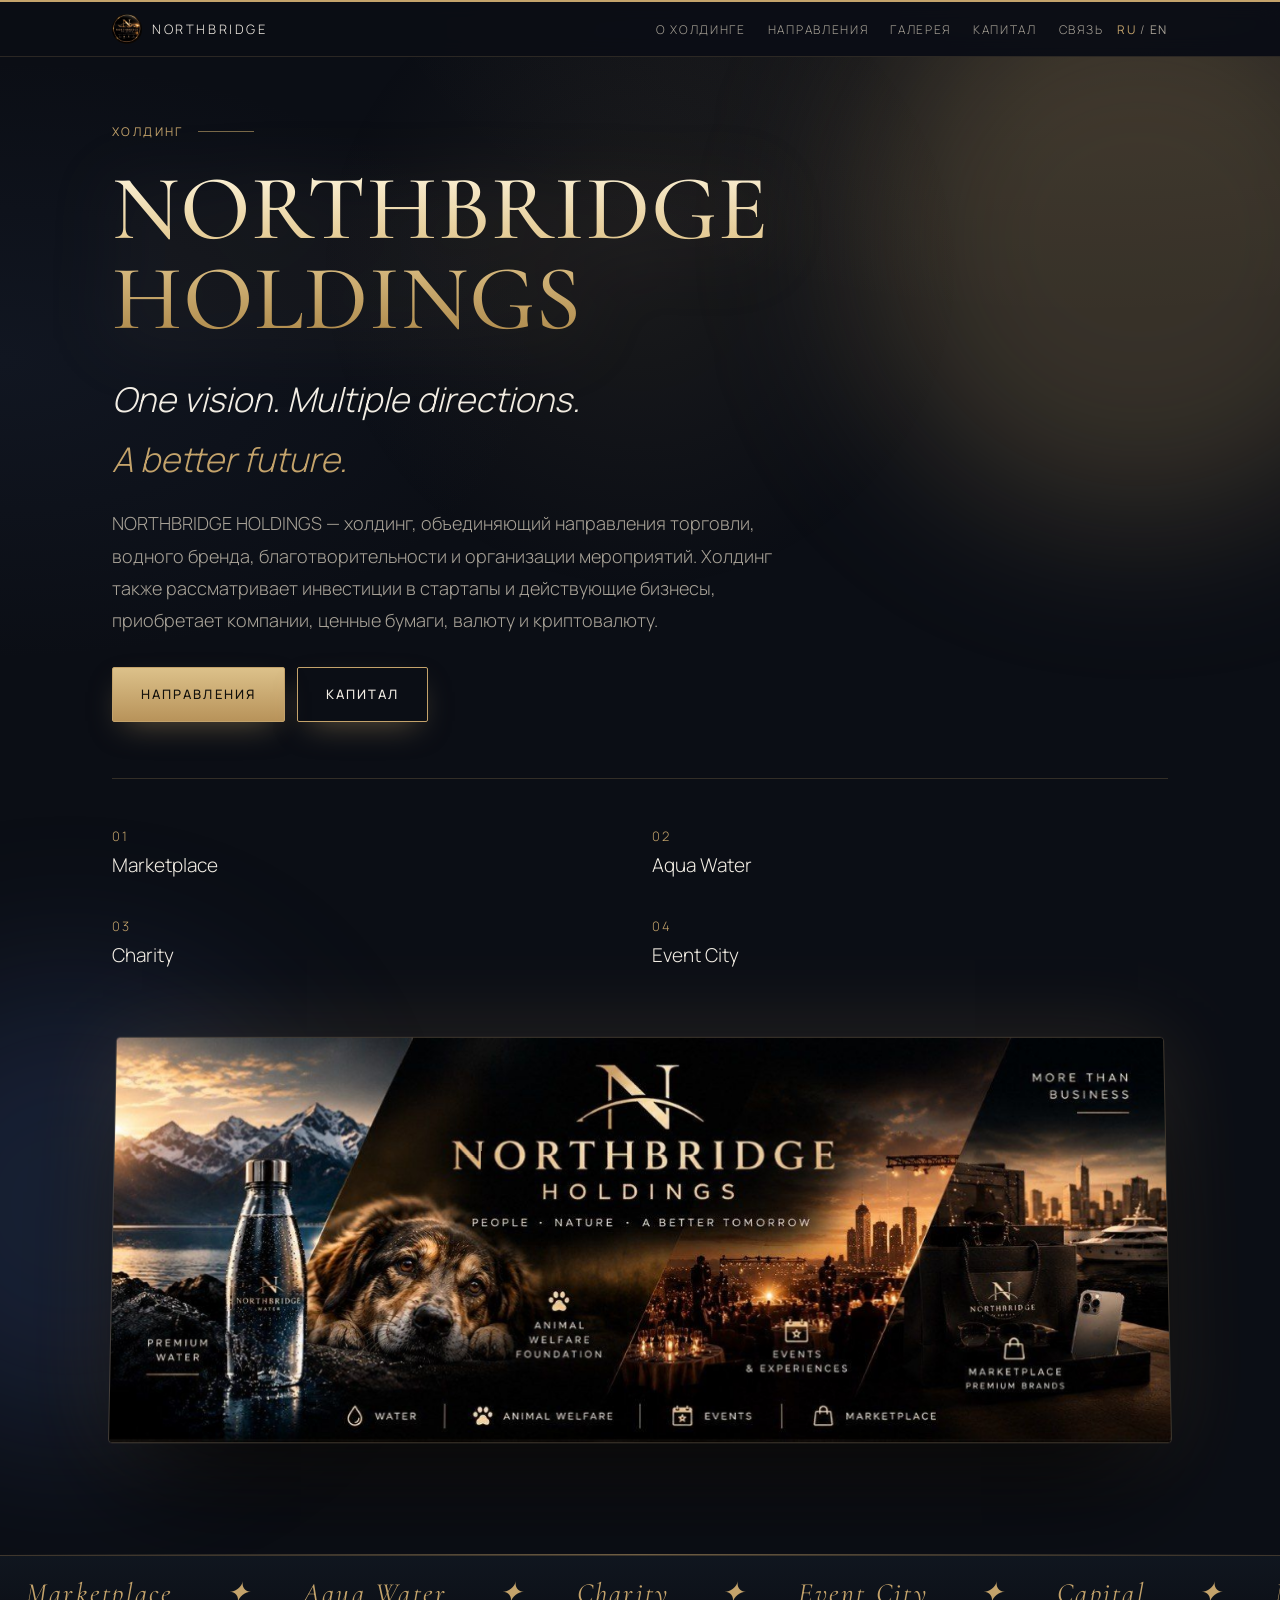
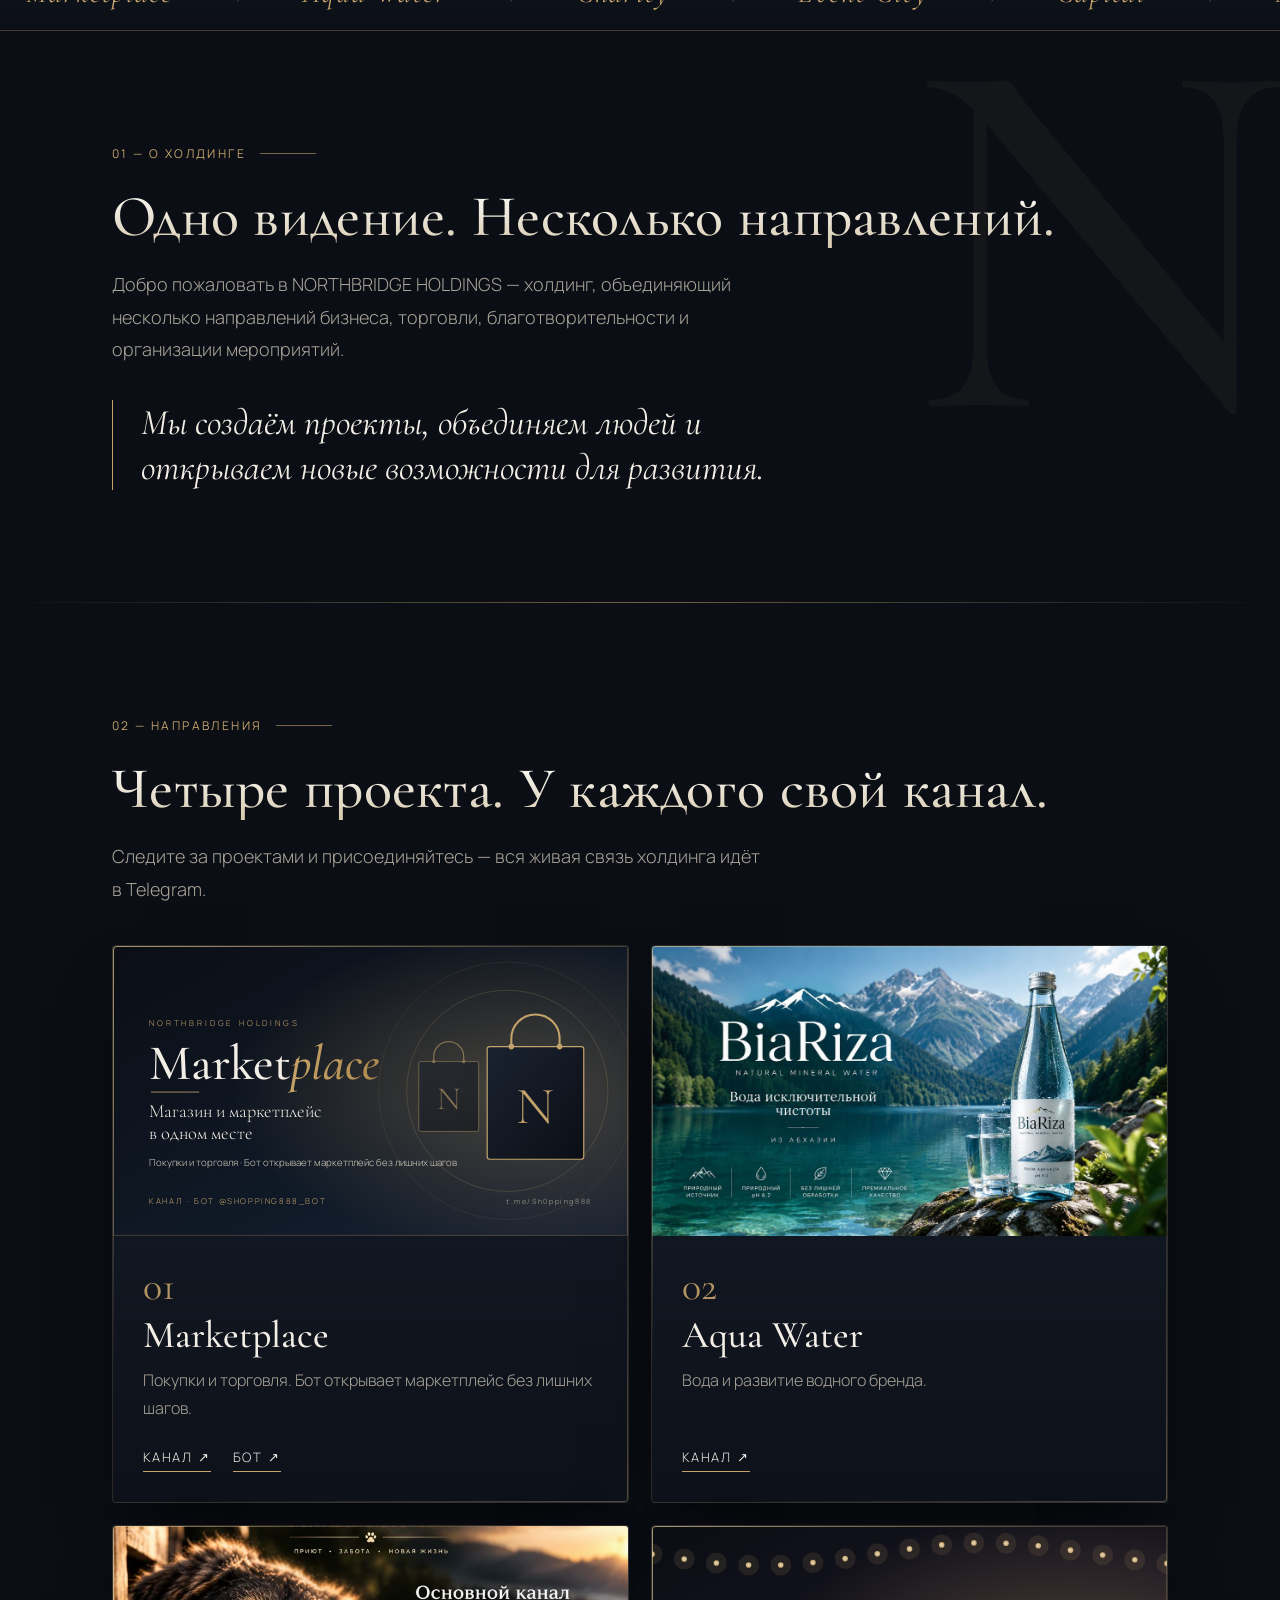
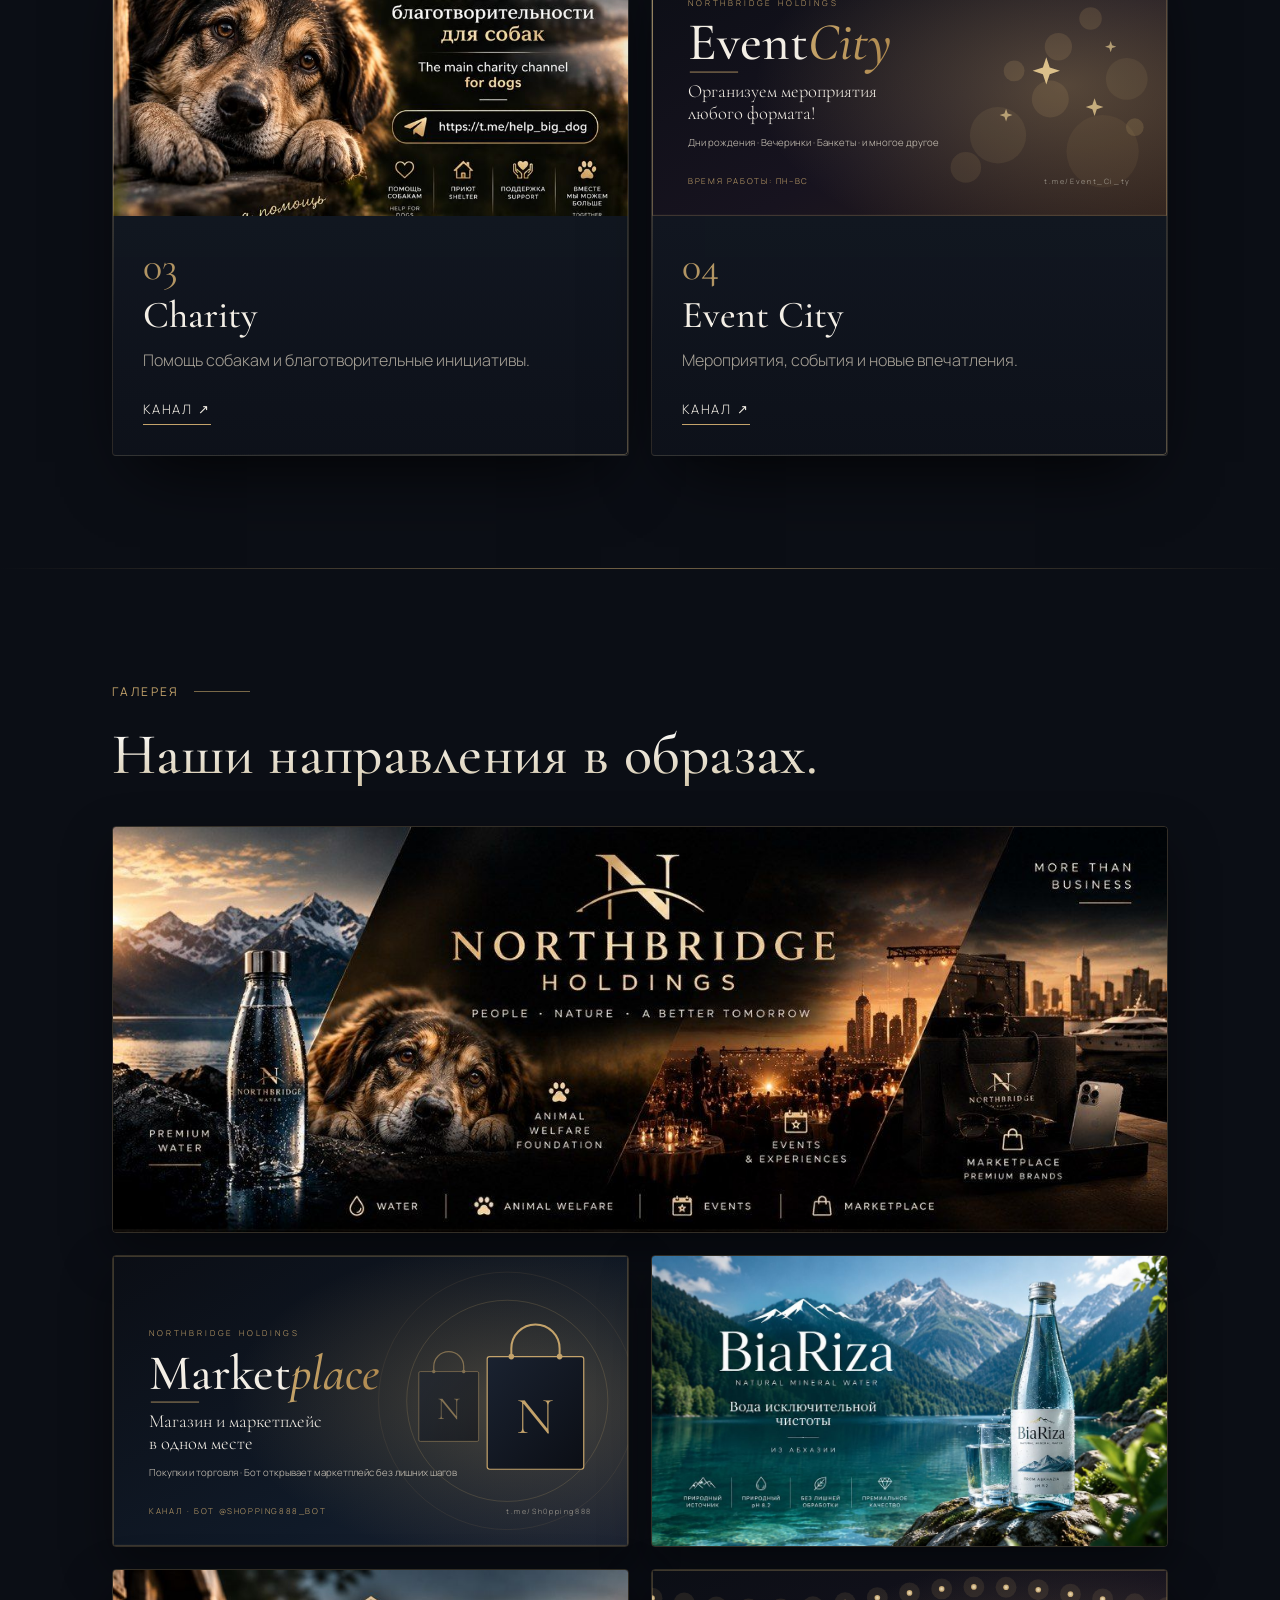
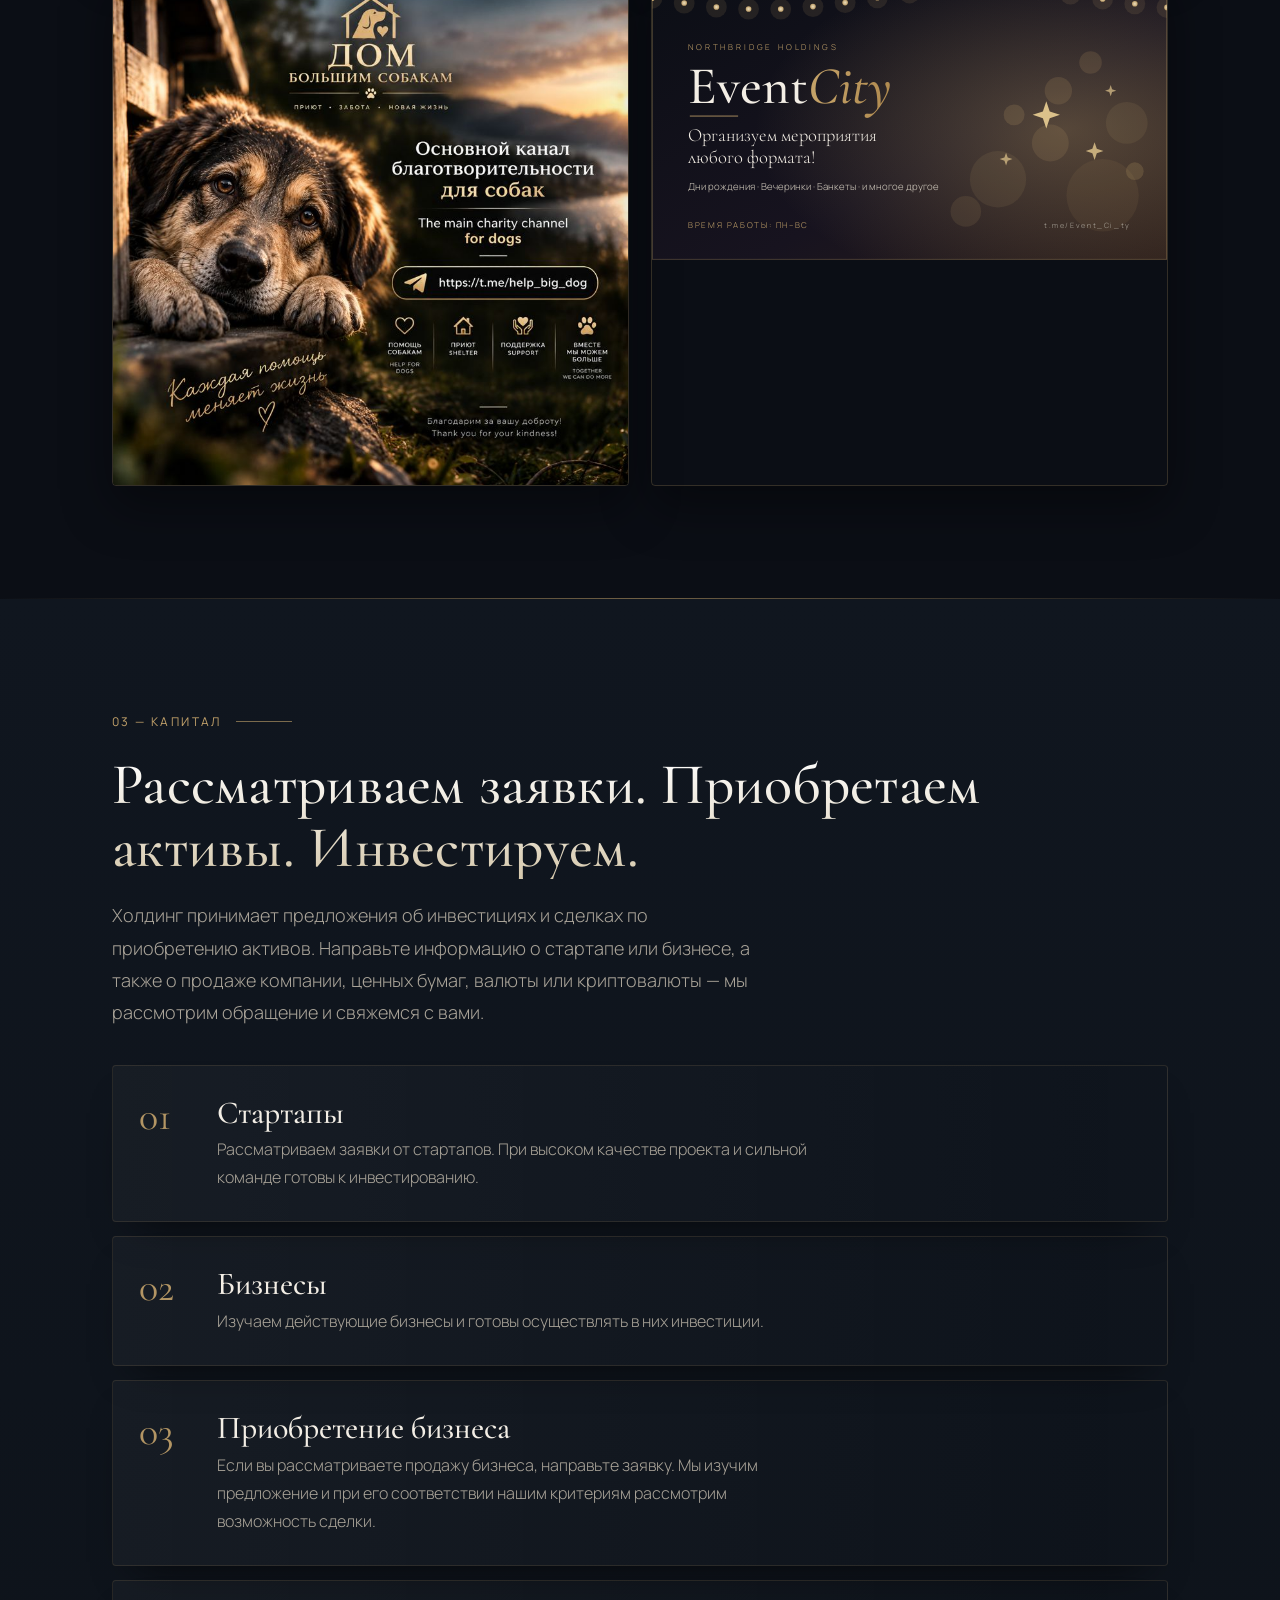
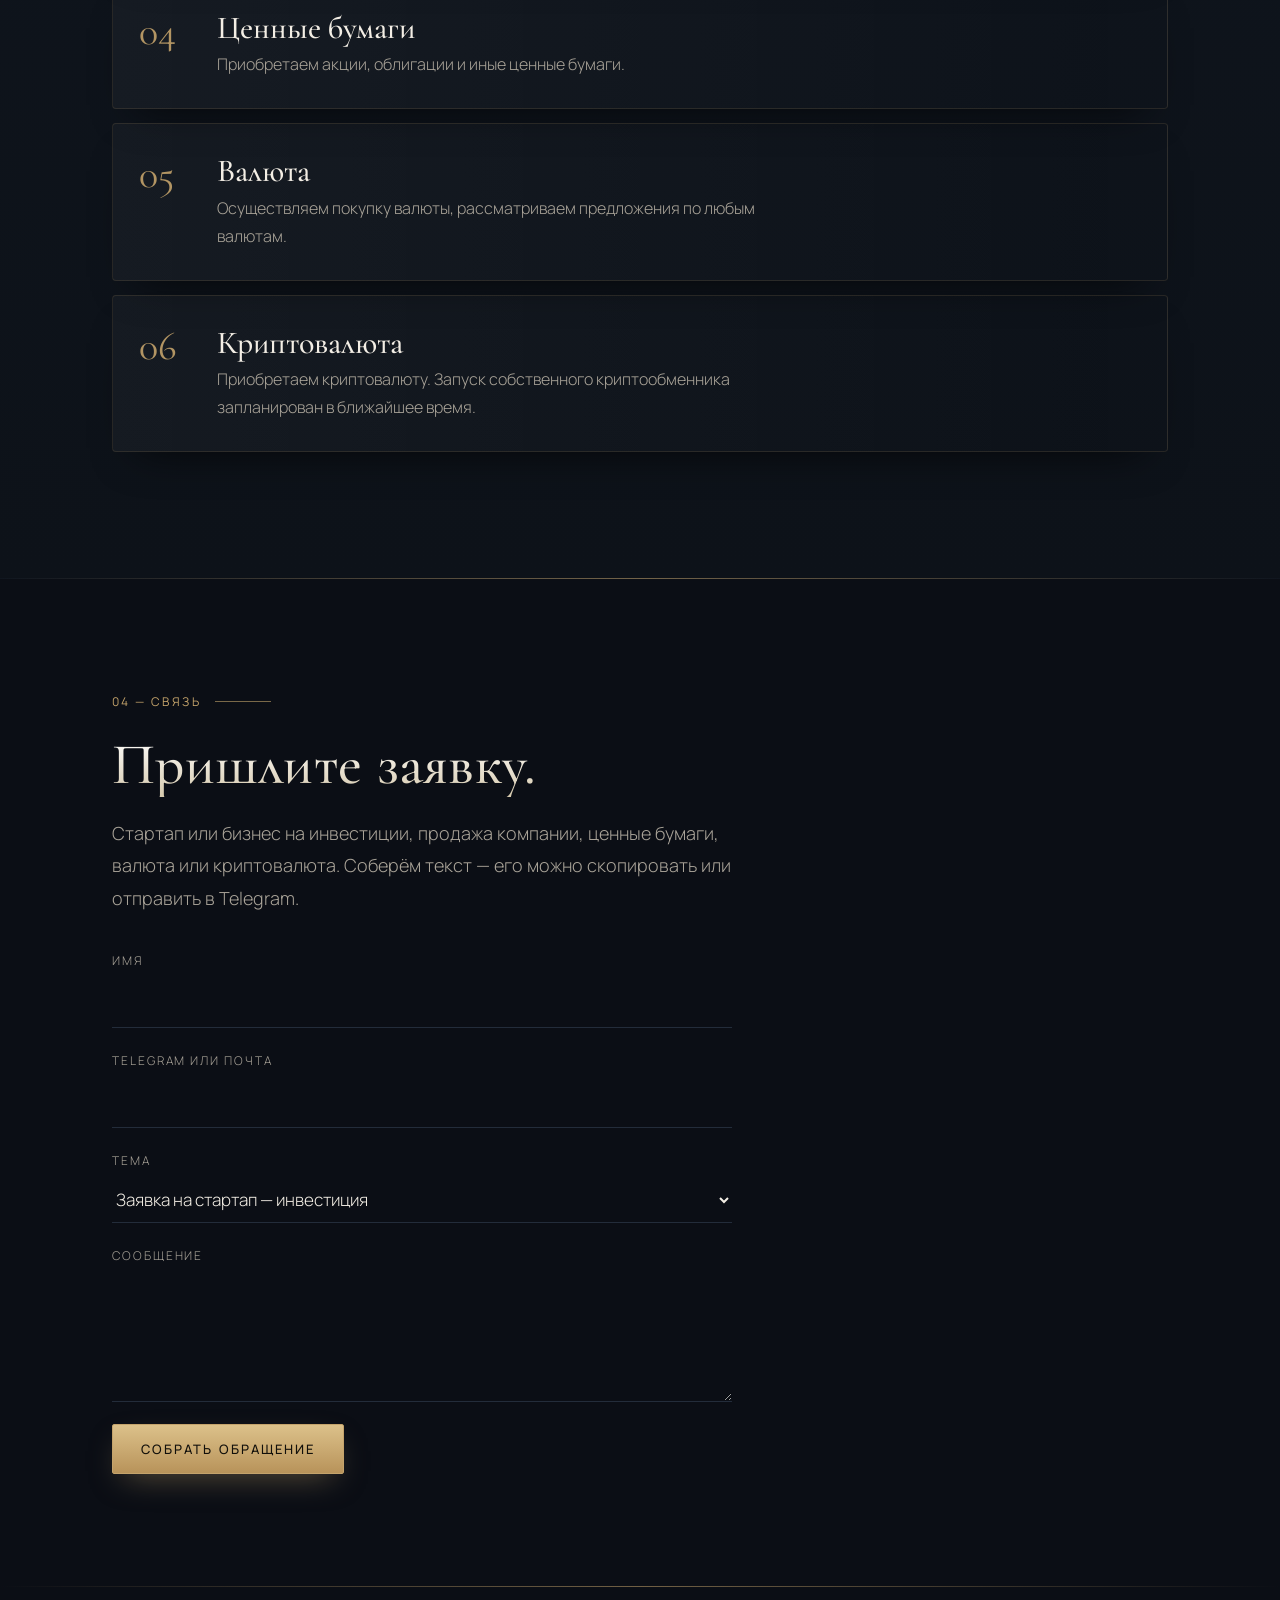
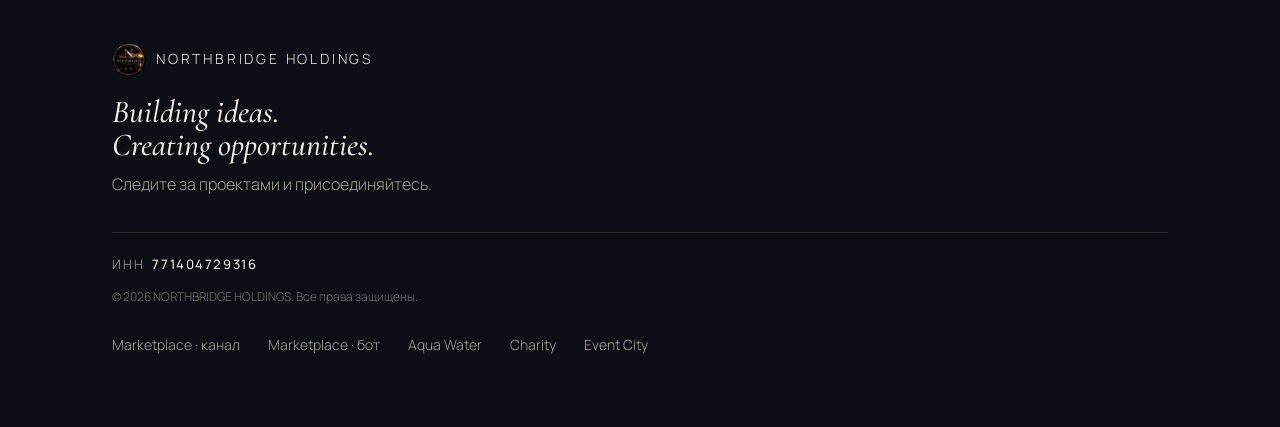
==== commit 09f11996: "Add files via upload" ====
--- a/index.html
+++ b/index.html
@@ -95,10 +95,53 @@
 .req{margin-top:34px;padding-top:20px;border-top:1px solid rgba(196,163,107,.22);font-size:13px;letter-spacing:.14em;text-transform:uppercase;color:var(--mu)}
 .req b{color:var(--tx);font-weight:500;letter-spacing:.12em;margin-left:8px}
 .cpy{margin-top:10px;font-size:12px;color:var(--mu);opacity:.7}
+.card svg.bn{width:100%;height:auto;display:block;aspect-ratio:16/9}
+.gal{display:grid;grid-template-columns:1fr 1fr;gap:22px;margin-top:40px}
+.gal .gi{border:1px solid rgba(196,163,107,.22);border-radius:4px;overflow:hidden;box-shadow:0 20px 50px rgba(0,0,0,.4)}
+.gal .gi:first-child{grid-column:1/-1}
+.gal .gi img,.gal .gi svg{width:100%;height:auto;display:block;margin:0;border:0;box-shadow:none}
+@media(max-width:720px){.gal{grid-template-columns:1fr}}
+h1{background:linear-gradient(180deg,#fff7e0 0%,#e3c88f 45%,#a98445 100%);-webkit-background-clip:text;background-clip:text;color:transparent;filter:drop-shadow(0 10px 36px rgba(196,163,107,.28))}
+h2{background:linear-gradient(180deg,#fff,#d6c9ad);-webkit-background-clip:text;background-clip:text;color:transparent}
+#top{position:relative;overflow:hidden}
+#top:before,#top:after{content:"";position:absolute;border-radius:50%;filter:blur(80px);pointer-events:none;z-index:0}
+#top:before{width:560px;height:560px;right:-140px;top:-100px;background:rgba(196,163,107,.24);animation:fl 14s ease-in-out infinite}
+#top:after{width:460px;height:460px;left:-160px;bottom:8%;background:rgba(70,100,170,.2);animation:fl 18s ease-in-out infinite reverse}
+#top .wrap{position:relative;z-index:1}
+@keyframes fl{50%{transform:translate(34px,44px) scale(1.12)}}
+.hero-img{transform:perspective(1400px) rotateX(3deg);box-shadow:0 60px 110px -25px rgba(0,0,0,.85),0 0 90px rgba(196,163,107,.16)}
+#pg{position:fixed;top:0;left:0;height:3px;width:0;background:linear-gradient(90deg,#b08a4f,#f1dba6);z-index:50}
+.btn{position:relative;overflow:hidden;box-shadow:0 12px 32px -12px rgba(196,163,107,.5)}
+.btn.g{background:linear-gradient(180deg,#dcc18a,#b8935a)}
+.btn:before{content:"";position:absolute;inset:0;background:linear-gradient(110deg,transparent 30%,rgba(255,255,255,.38) 50%,transparent 70%);transform:translateX(-120%);transition:transform .7s}
+.btn:hover:before{transform:translateX(120%)}
+.card{position:relative;transform-style:preserve-3d;box-shadow:0 34px 70px -28px rgba(0,0,0,.9),inset 0 1px 0 rgba(255,255,255,.06)}
+.card:after{content:"";position:absolute;inset:0;border-radius:4px;padding:1px;background:linear-gradient(135deg,rgba(227,200,143,.65),transparent 40%,transparent 60%,rgba(227,200,143,.35));-webkit-mask:linear-gradient(#000 0 0) content-box,linear-gradient(#000 0 0);-webkit-mask-composite:xor;mask-composite:exclude;pointer-events:none}
+.list{border-top:0}
+.row{padding:30px 26px;margin-bottom:14px;border:1px solid rgba(196,163,107,.14);border-radius:4px;background:linear-gradient(90deg,rgba(255,255,255,.035),transparent);box-shadow:0 22px 44px -26px rgba(0,0,0,.8)}
+.row:hover{padding-left:38px;border-color:rgba(196,163,107,.5)}
+#about{position:relative;overflow:hidden}
+#about:before{content:"N";position:absolute;right:-10px;top:-50px;font:500 520px/1 "Cormorant Garamond",Georgia,serif;color:rgba(196,163,107,.055);pointer-events:none}
+#about .wrap{position:relative}
+.mq{overflow:hidden;white-space:nowrap;padding:20px 0;border-block:1px solid rgba(196,163,107,.28);background:linear-gradient(180deg,#10161f,#0b0e15)}
+.mq div{display:inline-block;animation:mq 34s linear infinite;font:italic 400 28px "Cormorant Garamond",Georgia,serif;letter-spacing:.08em;color:var(--gold)}
+.mq span{margin:0 26px}
+@keyframes mq{to{transform:translateX(-50%)}}
+.gal .gi{transition:.5s}
+.gal .gi:hover{transform:translateY(-6px) scale(1.01);border-color:rgba(196,163,107,.6);box-shadow:0 40px 80px -20px rgba(0,0,0,.85),0 0 44px rgba(196,163,107,.16)}
+@media(prefers-reduced-motion:reduce){#top:before,#top:after,.mq div{animation:none}}
+@keyframes up{from{opacity:0;transform:translateY(30px)}to{opacity:1;transform:none}}
+#top .eyebrow,#top h1,#top .tag,#top .lead,#top .btns,#top .idx{animation:up 1s both}
+#top h1{animation-delay:.15s}#top .tag{animation-delay:.3s}#top .lead{animation-delay:.45s}#top .btns{animation-delay:.6s}#top .idx{animation-delay:.75s}
+section{border-bottom:1px solid;border-image:linear-gradient(90deg,transparent,rgba(196,163,107,.55),transparent) 1}
+#sp{position:fixed;inset:0;pointer-events:none;z-index:1;background:radial-gradient(520px circle at var(--mx,50%) var(--my,30%),rgba(196,163,107,.08),transparent 62%)}
+#up{position:fixed;right:18px;bottom:calc(18px + env(safe-area-inset-bottom,0px));width:46px;height:46px;border-radius:50%;border:1px solid var(--gold);background:rgba(11,14,21,.85);color:var(--gold);font-size:20px;cursor:pointer;opacity:0;pointer-events:none;transition:.4s;z-index:30;backdrop-filter:blur(8px)}
+#up.on{opacity:1;pointer-events:auto}#up:hover{background:var(--gold);color:#12100b}
+@media(prefers-reduced-motion:reduce){#top .eyebrow,#top h1,#top .tag,#top .lead,#top .btns,#top .idx{animation:none}}
 </style></head><body>
 <header><div class="bar">
 <a class="brand" href="#top"><img src="[data-uri]" alt="">NORTHBRIDGE</a>
-<nav><a href="#about" data-t="n1">О холдинге</a><a href="#projects" data-t="n2">Направления</a><a href="#capital" data-t="n3">Капитал</a><a href="#contact" data-t="n4">Связь</a></nav>
+<nav><a href="#about" data-t="n1">О холдинге</a><a href="#projects" data-t="n2">Направления</a><a href="#gallery" data-t="n5">Галерея</a><a href="#capital" data-t="n3">Капитал</a><a href="#contact" data-t="n4">Связь</a></nav>
 <div class="lang"><b class="on" data-l="ru">RU</b> / <b data-l="en">EN</b></div>
 </div></header>
 
@@ -112,6 +155,7 @@
 <img class="hero-img" src="[data-uri]" alt="Northbridge Holdings: Water, Animal Welfare, Events, Marketplace">
 </div></section>
 
+<div class="mq" aria-hidden="true"><div></div></div>
 <section id="about"><div class="wrap">
 <div class="eyebrow" data-t="a0">01 — О холдинге</div>
 <h2 data-t="a1">Одно видение. Несколько направлений.</h2>
@@ -124,11 +168,44 @@
 <h2 data-t="p1">Четыре проекта. У каждого свой канал.</h2>
 <p class="lead" data-t="p2">Следите за проектами и присоединяйтесь — вся живая связь холдинга идёт в Telegram.</p>
 <div class="grid">
-<div class="card"><div class="ph">01</div><div class="in"><div class="num">01</div><h3>Marketplace</h3><p data-t="m1">Покупки и торговля. Бот открывает маркетплейс без лишних шагов.</p><div class="links"><a href="https://t.me/Sh0pping888" target="_blank" rel="noopener" data-t="ch">Канал ↗</a><a href="https://t.me/Shopping888_bot" target="_blank" rel="noopener" data-t="bot">Бот ↗</a></div></div></div>
+<div class="card"><svg xmlns="http://www.w3.org/2000/svg" viewBox="0 0 1280 720" class="bn" role="img" aria-label="Marketplace">
+<defs><linearGradient id="mbg" x1="0" y1="0" x2="1" y2="1"><stop offset="0" stop-color="#0b0e15"/><stop offset=".65" stop-color="#101a28"/><stop offset="1" stop-color="#1d2433"/></linearGradient>
+<linearGradient id="mbag" x1="0" y1="0" x2="1" y2="1"><stop offset="0" stop-color="#1a2230"/><stop offset="1" stop-color="#0b0e15"/></linearGradient>
+<linearGradient id="mgd" x1="0" y1="0" x2="1" y2="0"><stop offset="0" stop-color="#e3c88f"/><stop offset="1" stop-color="#b08a4f"/></linearGradient>
+<radialGradient id="mglow" cx=".78" cy=".5" r=".55"><stop offset="0" stop-color="#c4a36b" stop-opacity=".30"/><stop offset="1" stop-color="#c4a36b" stop-opacity="0"/></radialGradient></defs>
+<rect width="1280" height="720" fill="url(#mbg)"/><rect width="1280" height="720" fill="url(#mglow)"/>
+<circle cx="980" cy="360" r="250" fill="none" stroke="#c4a36b" stroke-opacity=".25" stroke-width="2"/><circle cx="980" cy="360" r="320" fill="none" stroke="#c4a36b" stroke-opacity=".12" stroke-width="2"/>
+<g transform="translate(760 250) scale(0.62)" opacity="0.55"><rect x="0" y="60" width="240" height="280" rx="6" fill="url(#mbag)" stroke="#c4a36b" stroke-width="3"/><path d="M60 60 V40 a60 60 0 0 1 120 0 V60" fill="none" stroke="#c4a36b" stroke-width="5"/><circle cx="60" cy="60" r="7" fill="#c4a36b"/><circle cx="180" cy="60" r="7" fill="#c4a36b"/><text x="120" y="250" font-family="Cormorant Garamond,Georgia,Times New Roman,serif" font-size="130" text-anchor="middle" fill="#c4a36b">N</text></g><g transform="translate(930 190) scale(1.0)" opacity="1"><rect x="0" y="60" width="240" height="280" rx="6" fill="url(#mbag)" stroke="#c4a36b" stroke-width="3"/><path d="M60 60 V40 a60 60 0 0 1 120 0 V60" fill="none" stroke="#c4a36b" stroke-width="5"/><circle cx="60" cy="60" r="7" fill="#c4a36b"/><circle cx="180" cy="60" r="7" fill="#c4a36b"/><text x="120" y="250" font-family="Cormorant Garamond,Georgia,Times New Roman,serif" font-size="130" text-anchor="middle" fill="#c4a36b">N</text></g>
+<rect x="1" y="1" width="1278" height="718" fill="none" stroke="#c4a36b" stroke-opacity=".35" stroke-width="2"/>
+<text x="90" y="200" font-family="Manrope,Segoe UI,Arial,sans-serif" font-size="20" letter-spacing="7" fill="#c4a36b">NORTHBRIDGE HOLDINGS</text>
+<text x="90" y="330" font-family="Cormorant Garamond,Georgia,Times New Roman,serif" font-size="124" font-weight="500" fill="#f3eee5">Market<tspan fill="url(#mgd)" font-style="italic">place</tspan></text>
+<rect x="94" y="362" width="120" height="2" fill="#c4a36b"/>
+<text x="90" y="426" font-family="Cormorant Garamond,Georgia,Times New Roman,serif" font-size="46" fill="#f3eee5">Магазин и маркетплейс</text>
+<text x="90" y="480" font-family="Cormorant Garamond,Georgia,Times New Roman,serif" font-size="46" fill="#f3eee5">в одном месте</text>
+<text x="90" y="548" font-family="Manrope,Segoe UI,Arial,sans-serif" font-size="24" font-weight="300" fill="#cfc8bb">Покупки и торговля · Бот открывает маркетплейс без лишних шагов</text>
+<text x="90" y="640" font-family="Manrope,Segoe UI,Arial,sans-serif" font-size="20" letter-spacing="4" fill="#c4a36b">КАНАЛ · БОТ @SHOPPING888_BOT</text>
+<text x="1190" y="640" font-family="Manrope,Segoe UI,Arial,sans-serif" font-size="18" letter-spacing="4" fill="#a9a398" text-anchor="end">t.me/Sh0pping888</text></svg><div class="in"><div class="num">01</div><h3>Marketplace</h3><p data-t="m1">Покупки и торговля. Бот открывает маркетплейс без лишних шагов.</p><div class="links"><a href="https://t.me/Sh0pping888" target="_blank" rel="noopener" data-t="ch">Канал ↗</a><a href="https://t.me/Shopping888_bot" target="_blank" rel="noopener" data-t="bot">Бот ↗</a></div></div></div>
 <div class="card"><img src="[data-uri]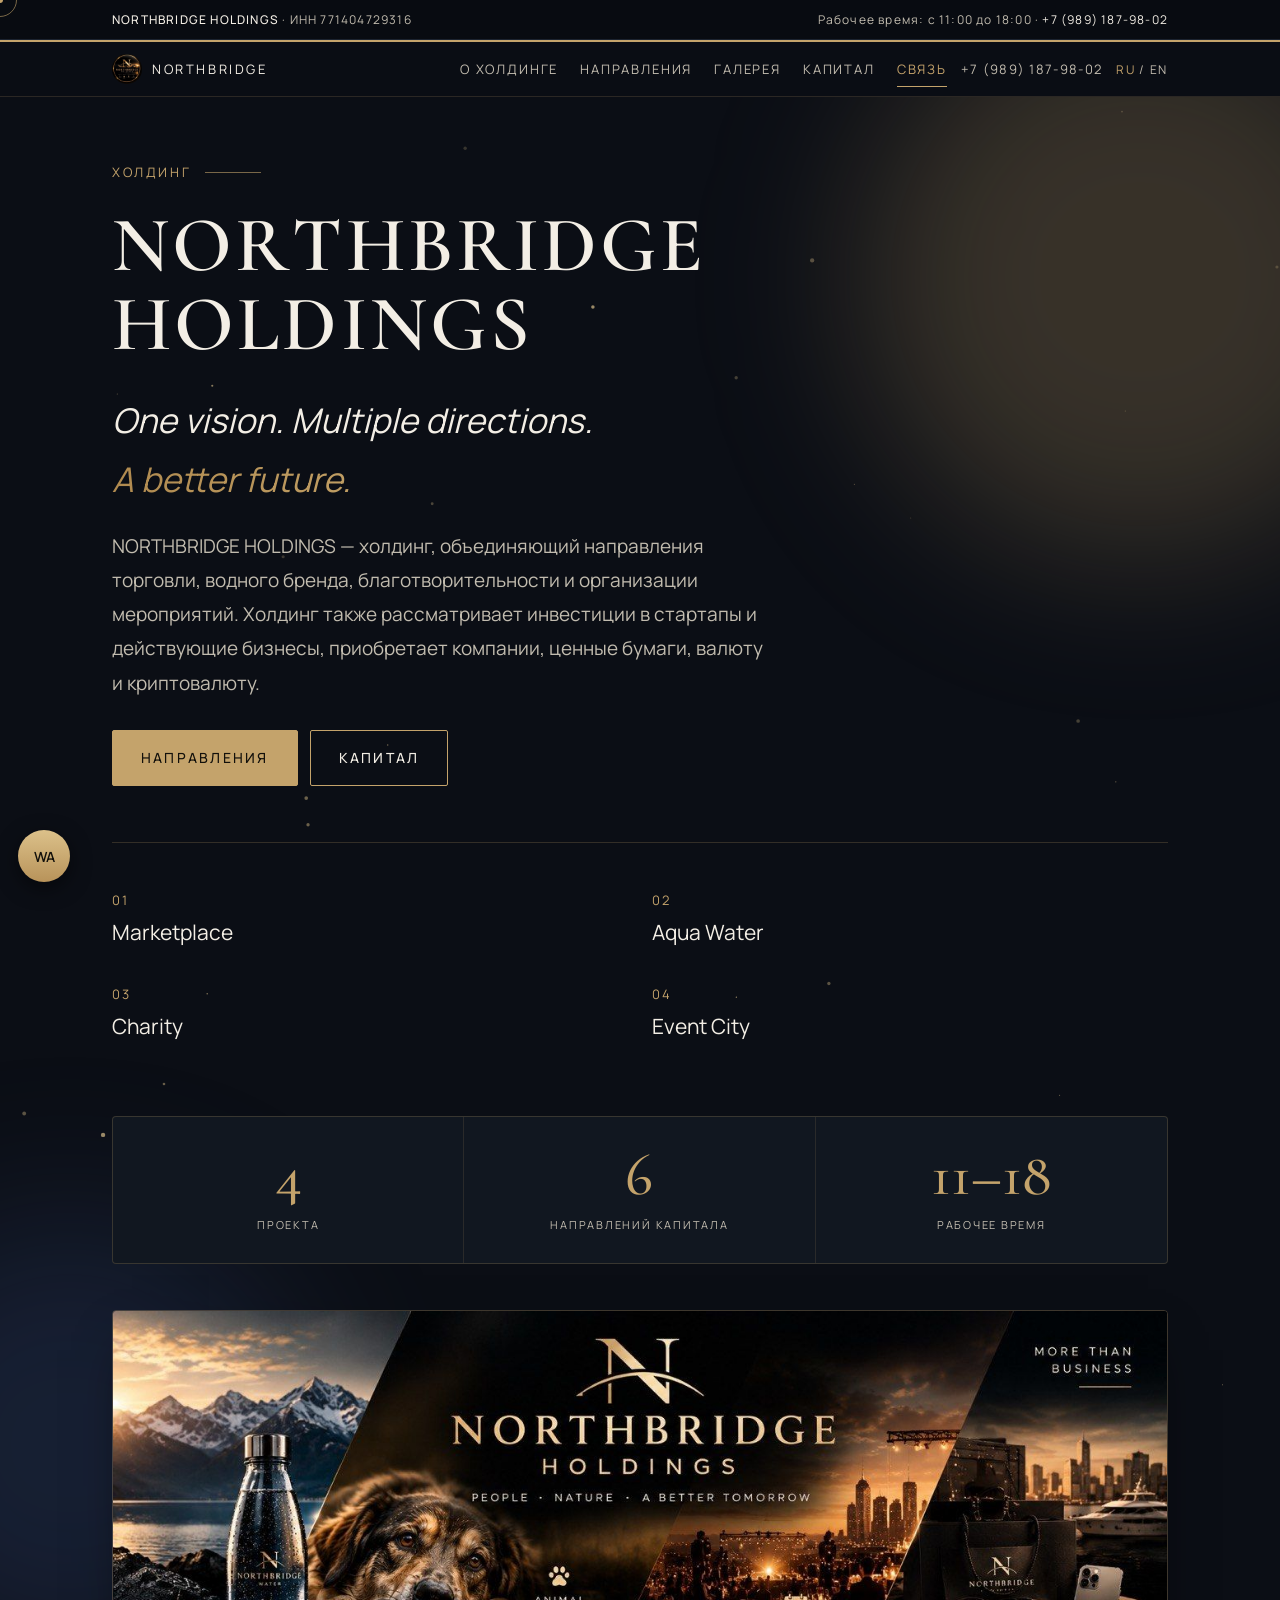
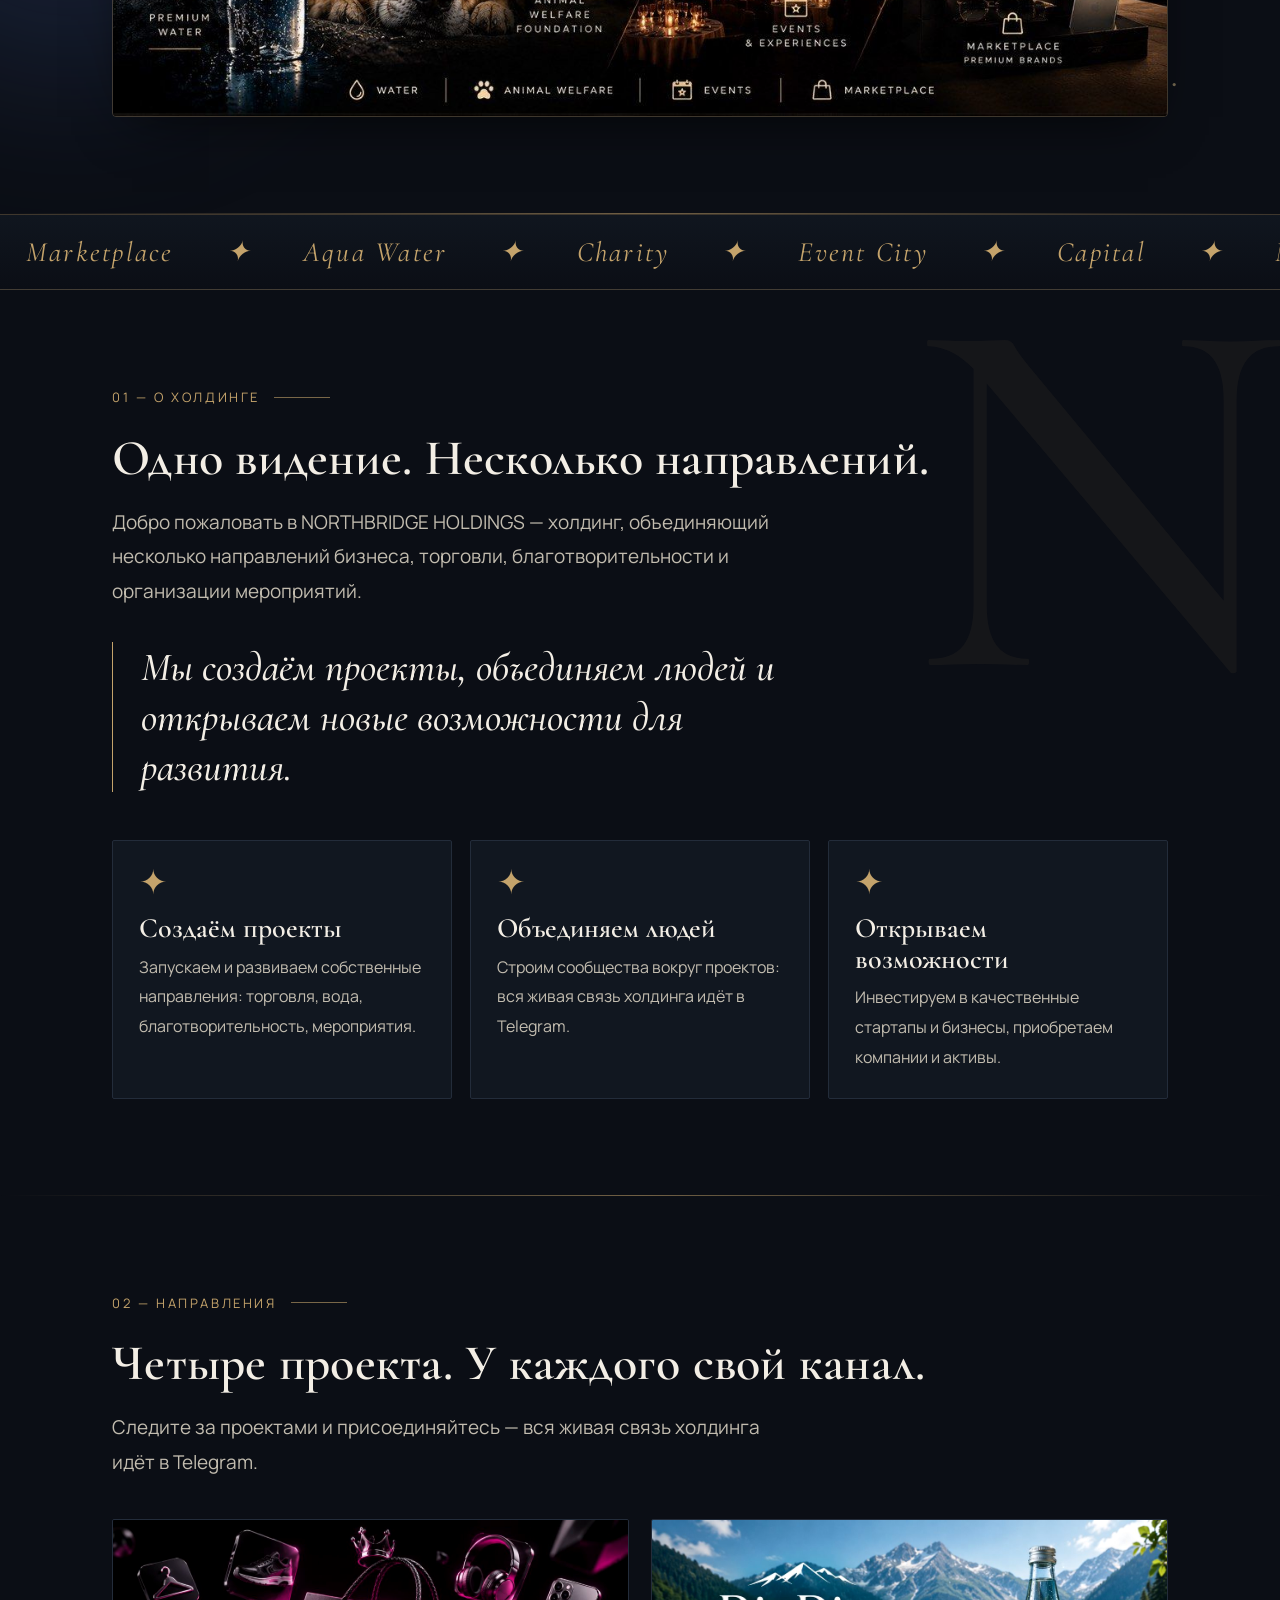
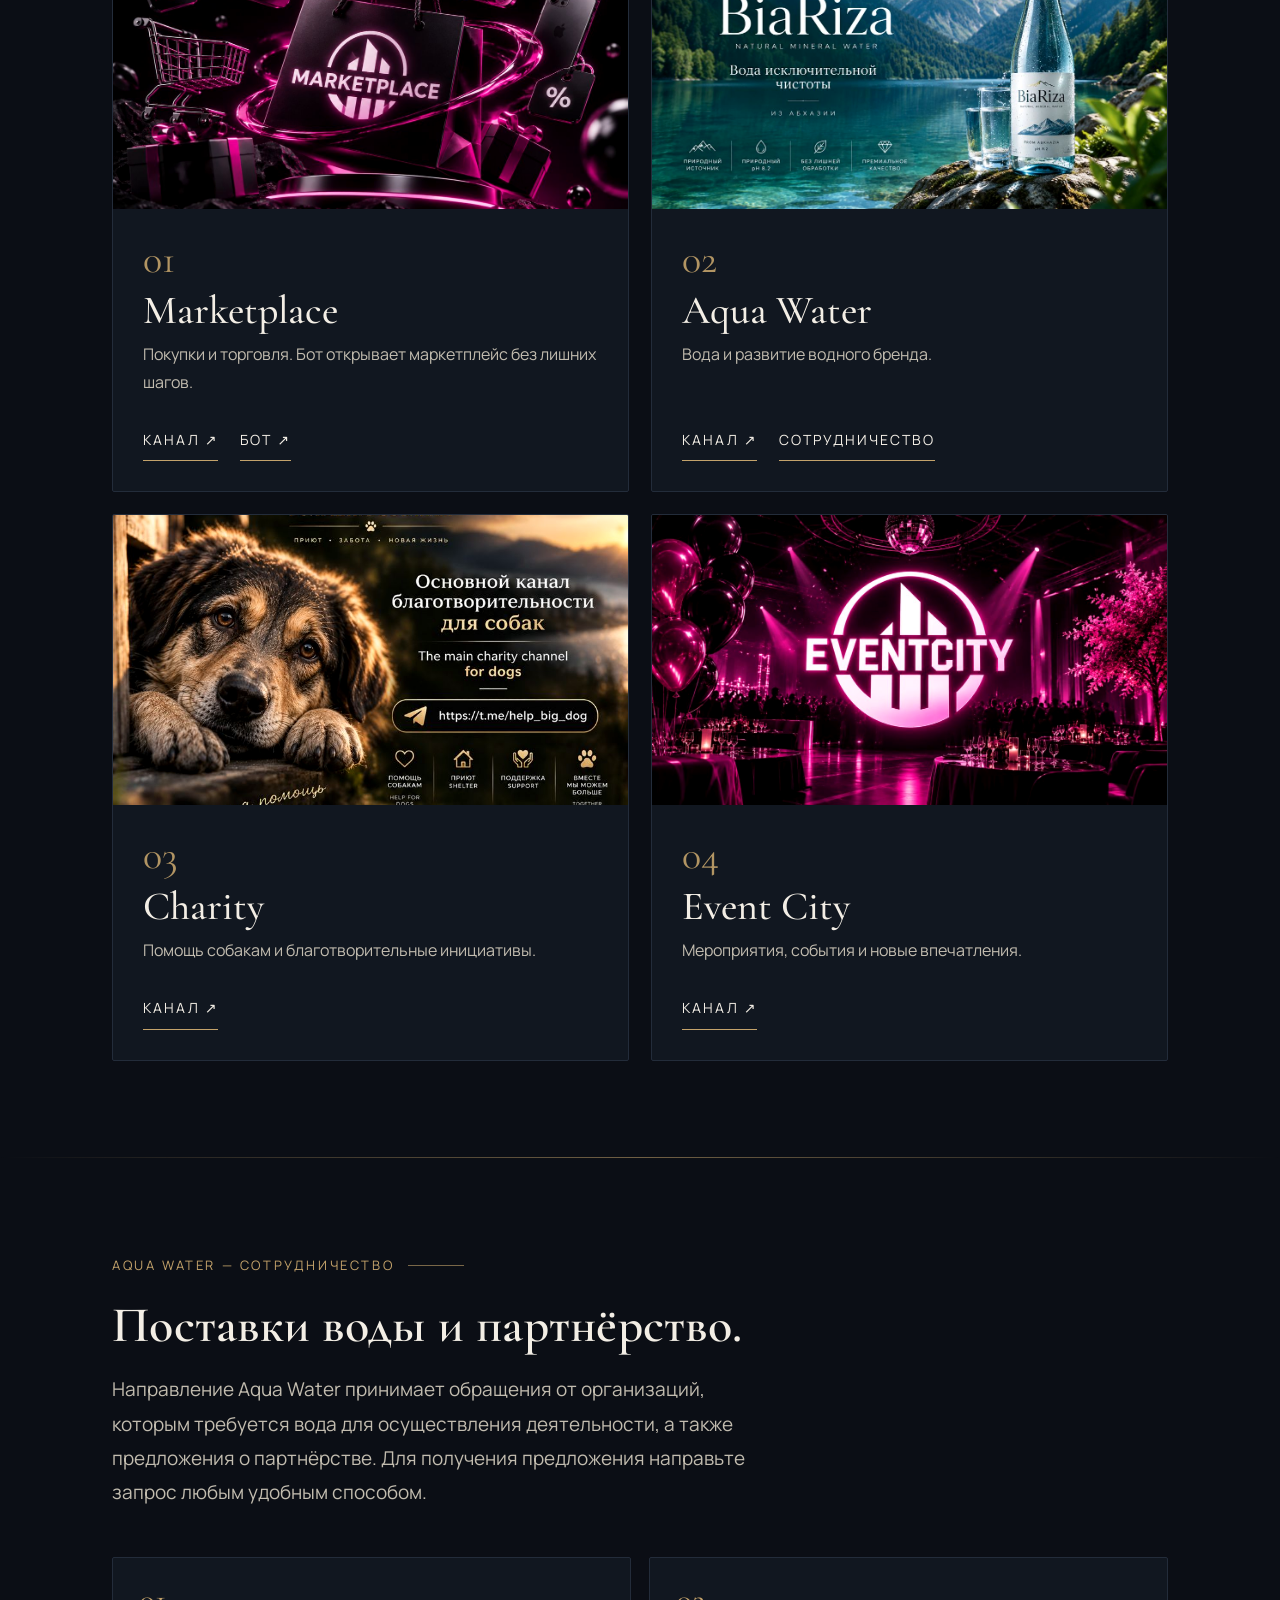
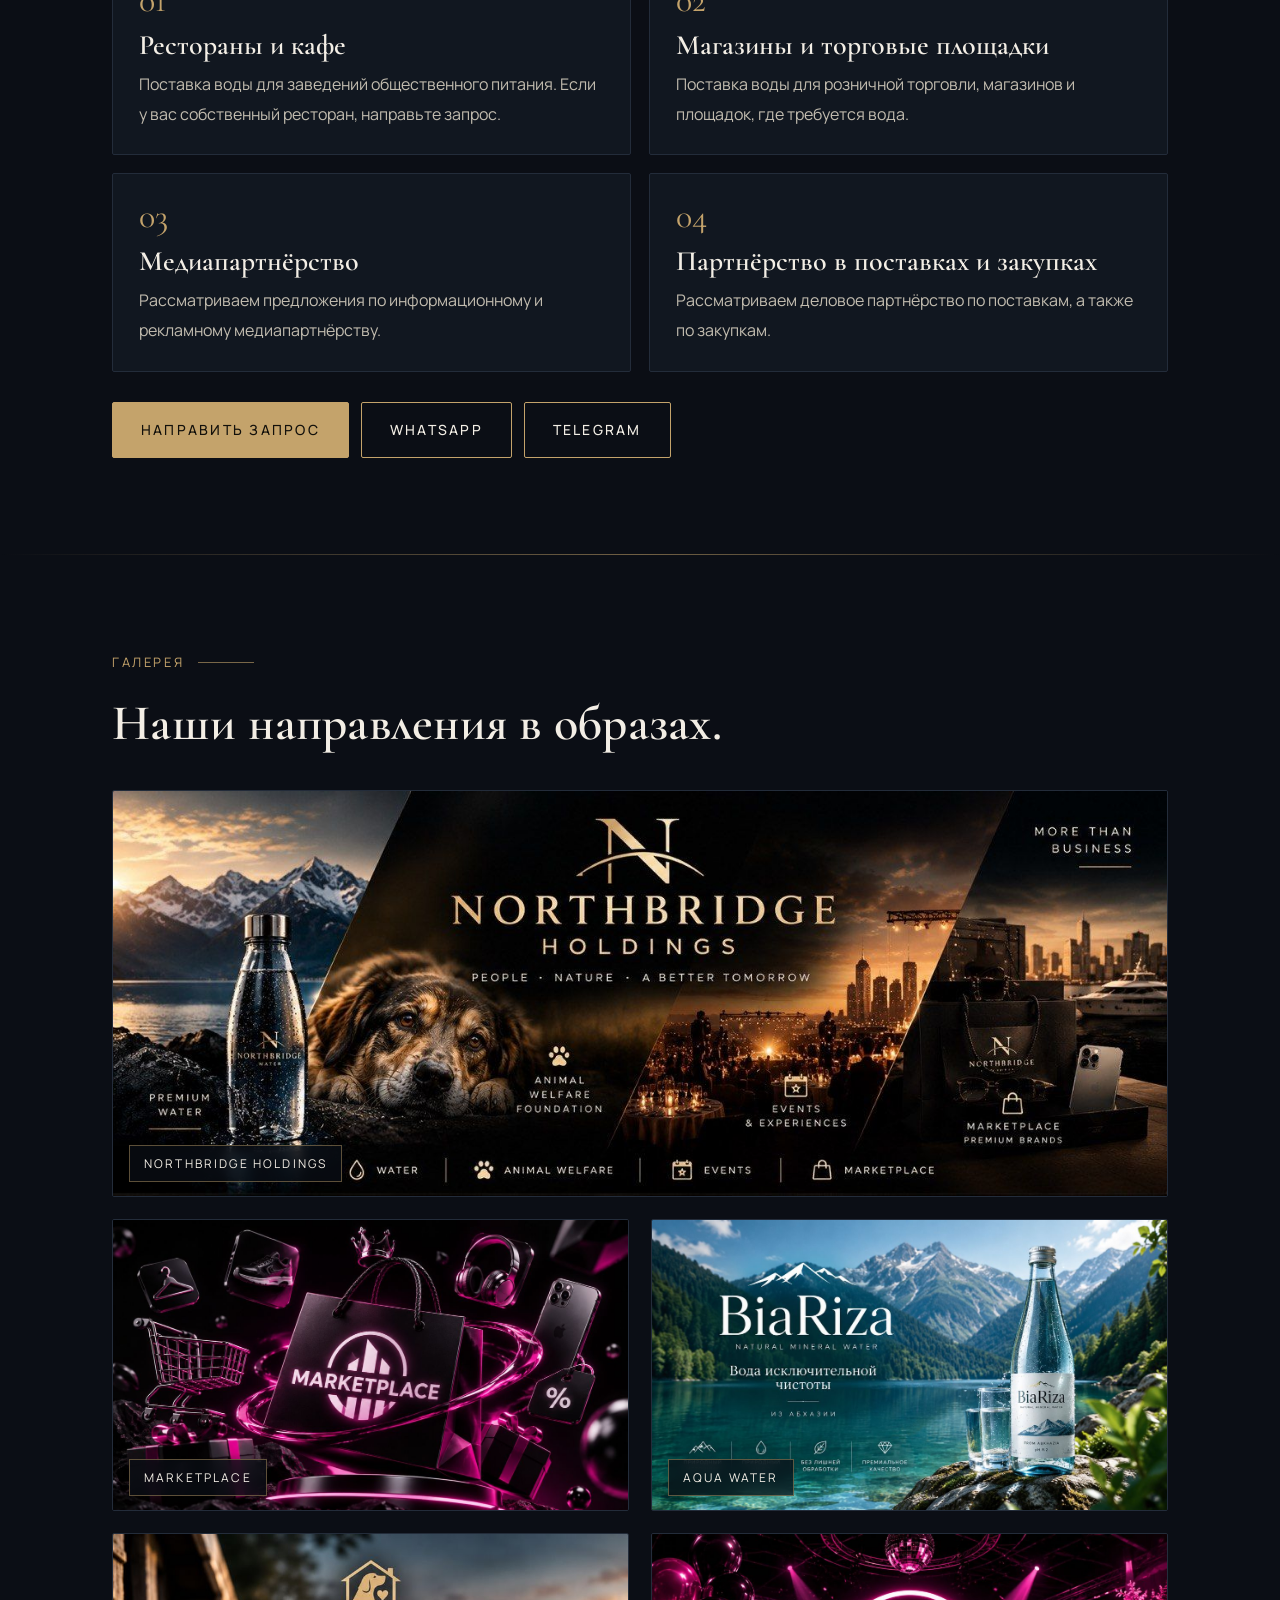
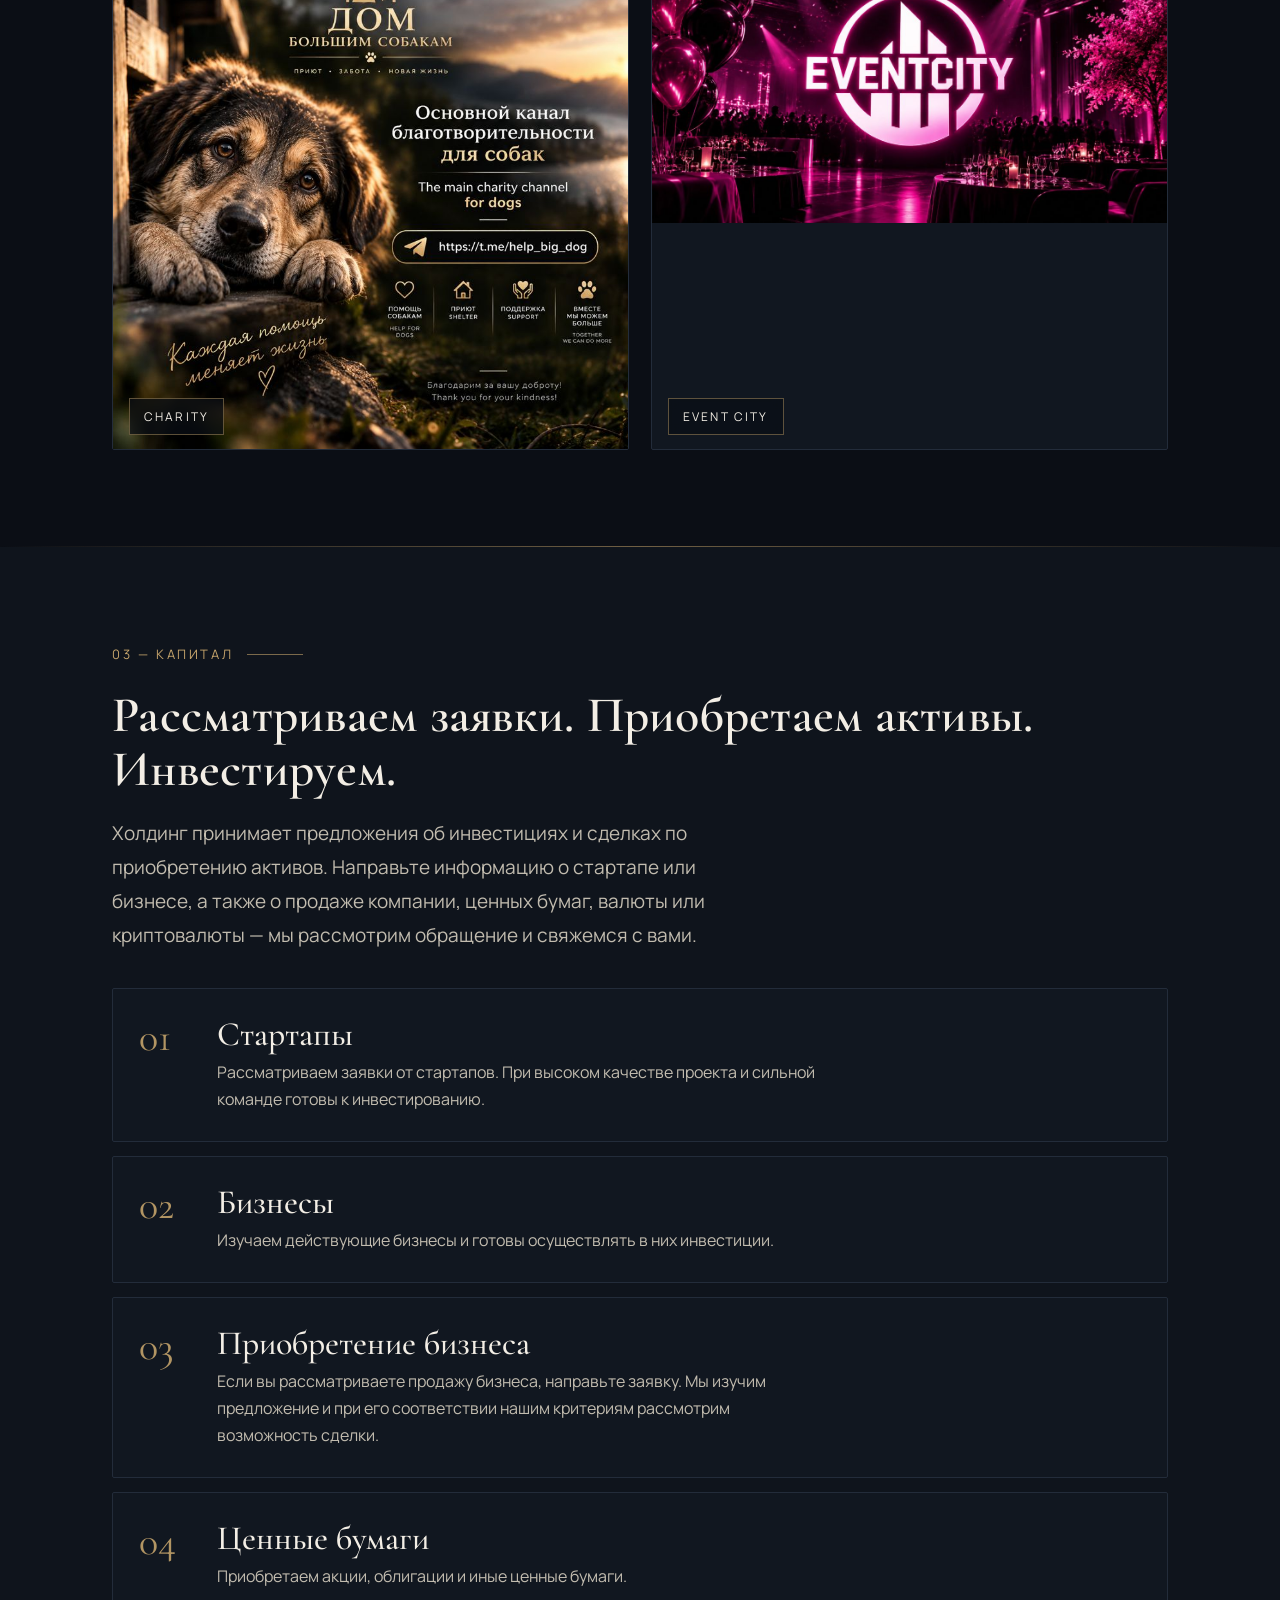
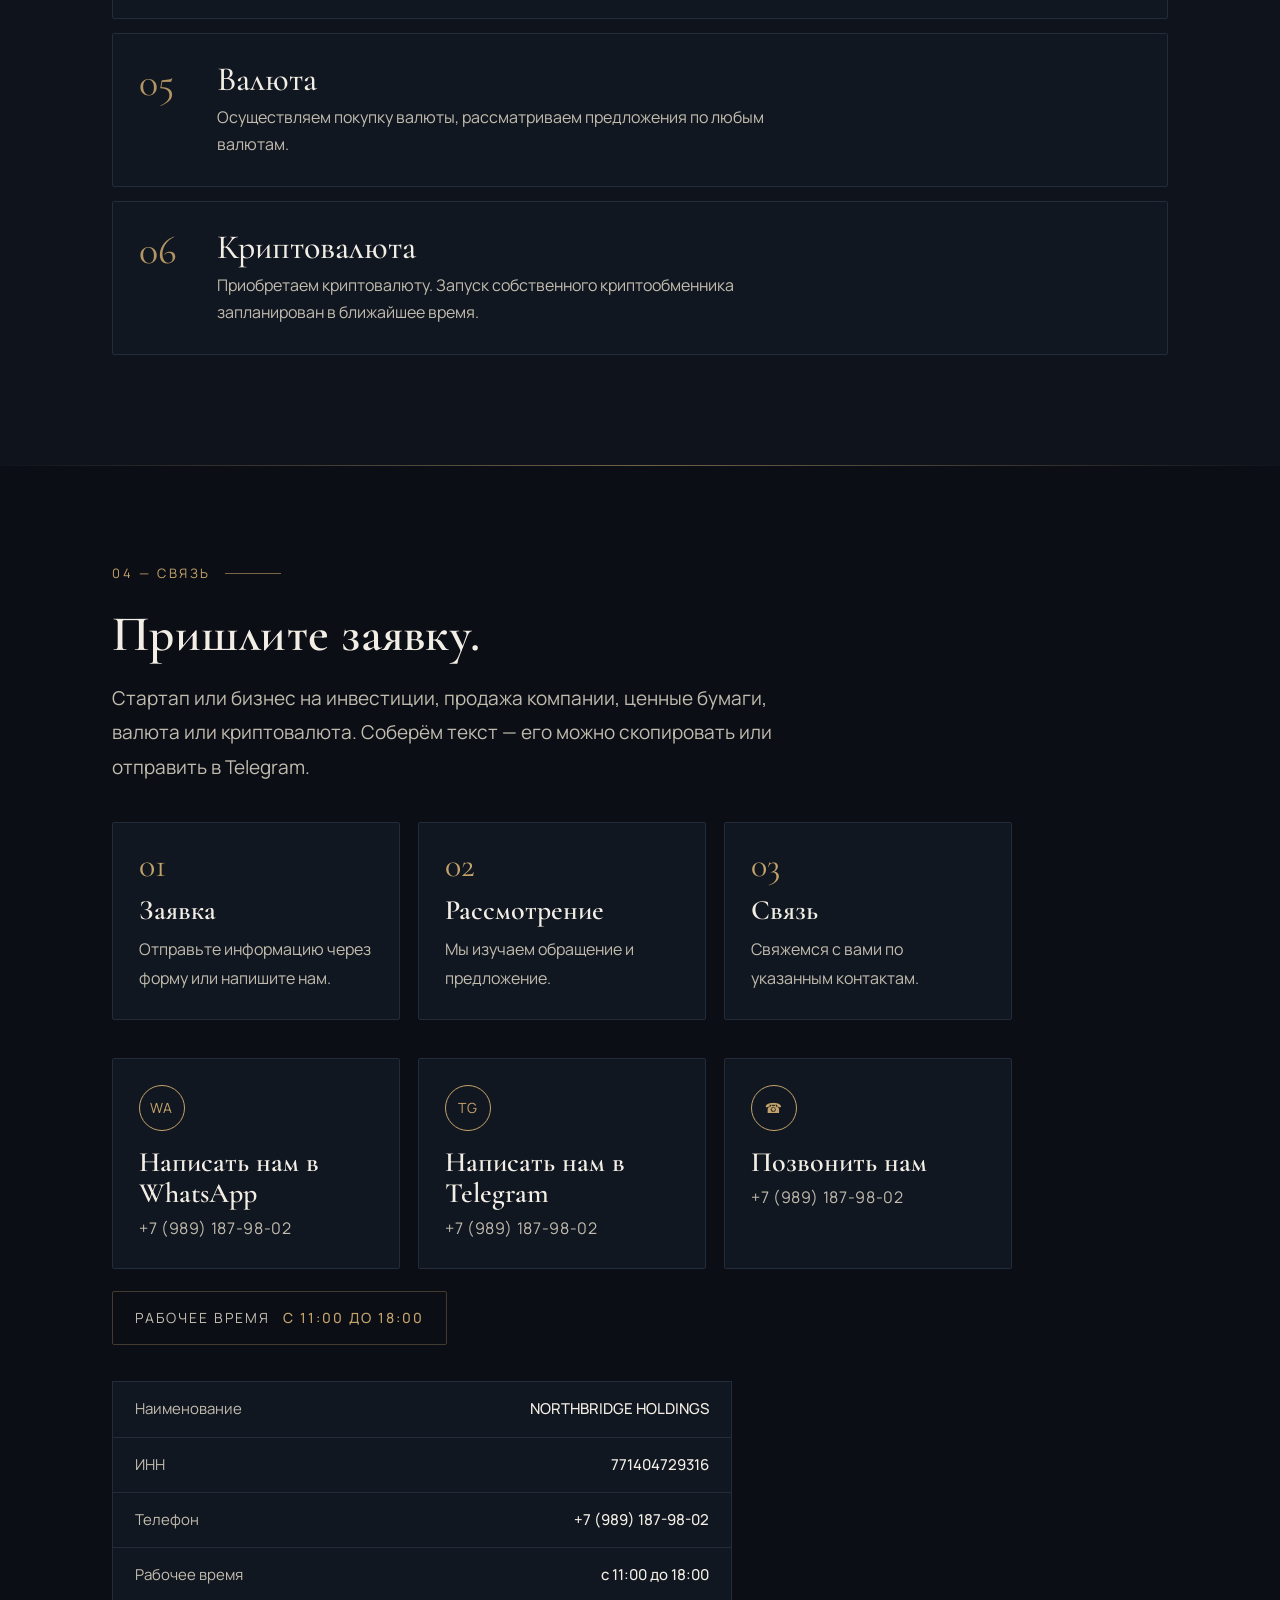
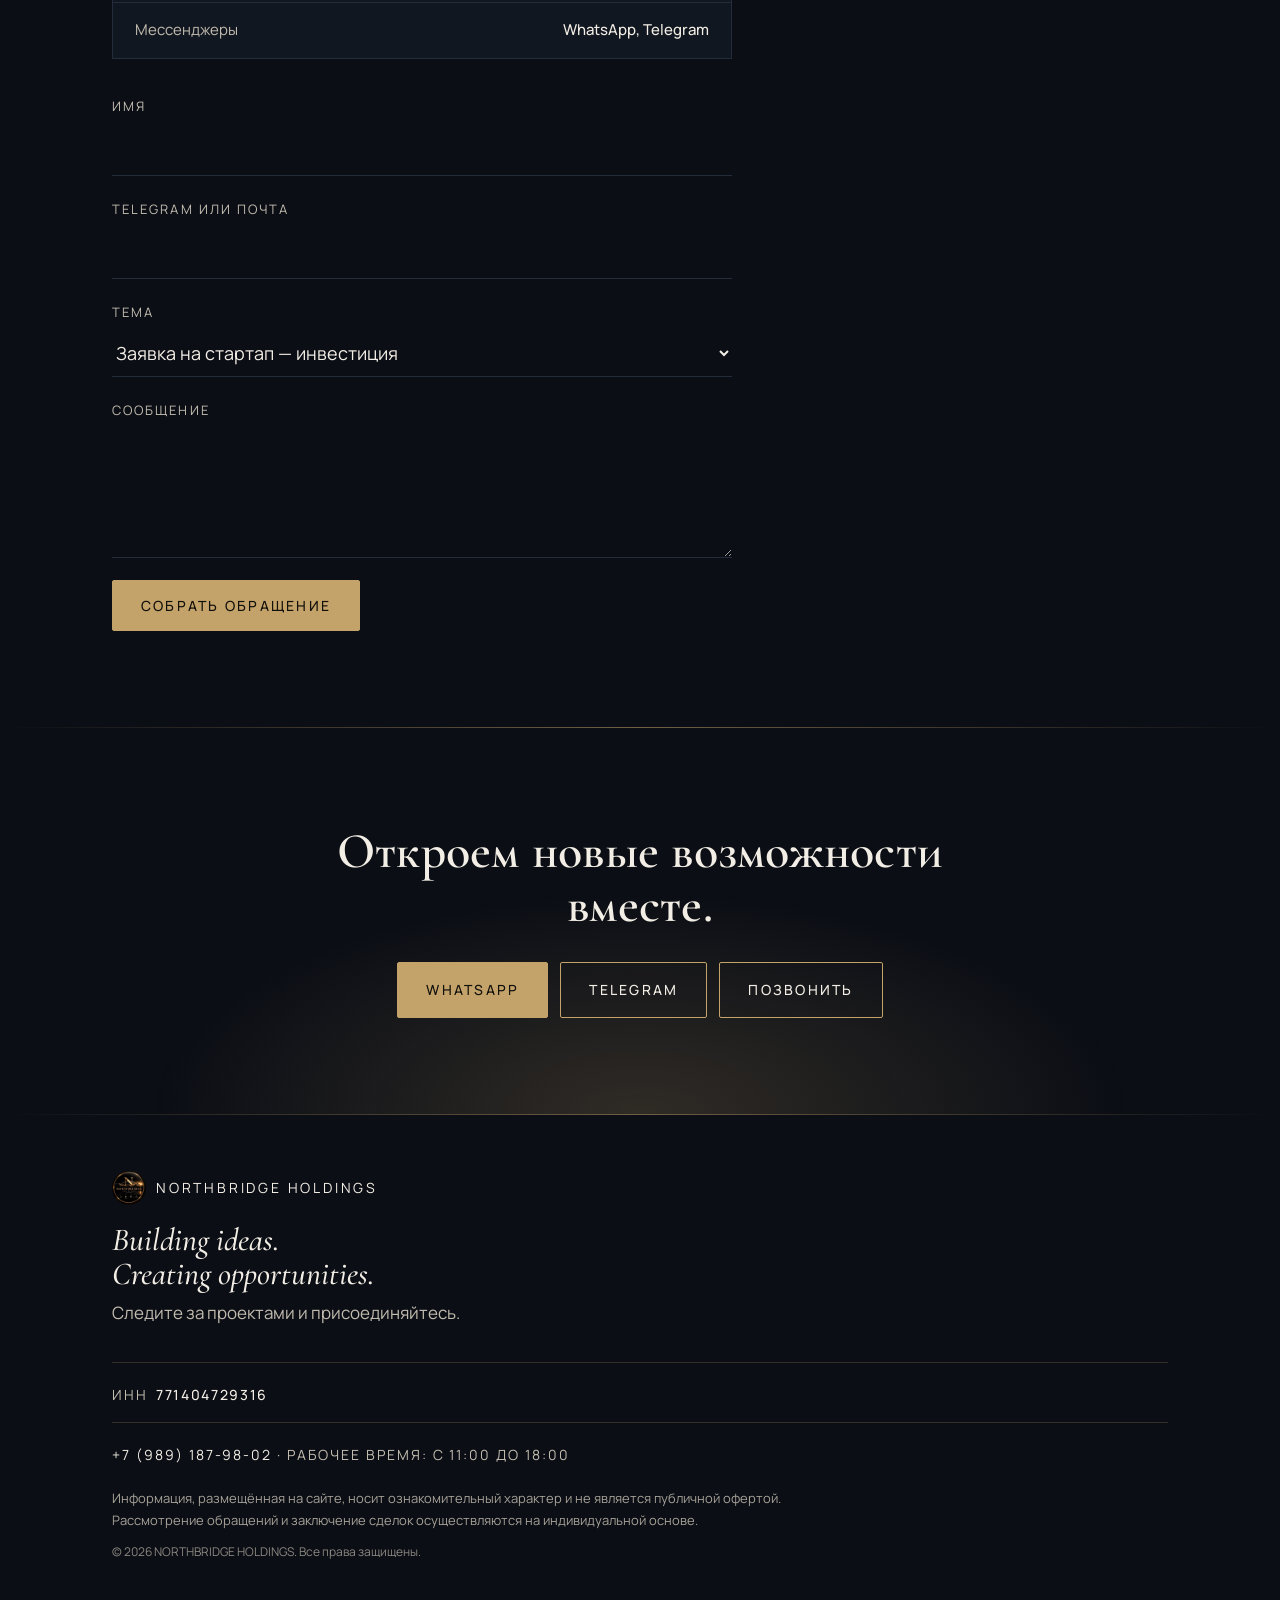
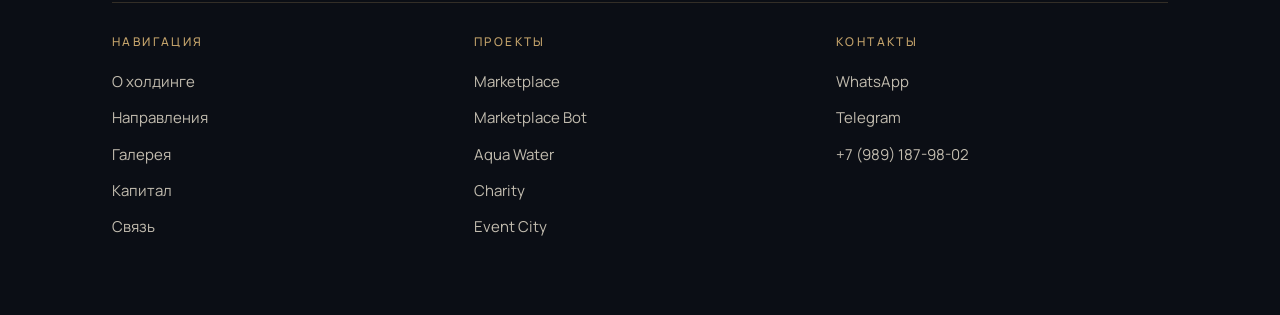
==== commit fa00d6d6: "Add files via upload" ====
--- a/index.html
+++ b/index.html
@@ -1,7 +1,7 @@
 <!DOCTYPE html>
 <html lang="ru"><head><meta charset="utf-8">
 <meta name="viewport" content="width=device-width, initial-scale=1, viewport-fit=cover">
-<title>NORTHBRIDGE HOLDINGS</title><link rel="stylesheet" href="https://fonts.googleapis.com/css2?family=Cormorant+Garamond:ital,wght@0,400;0,500;0,600;1,400;1,500&family=Manrope:wght@300;400;500&display=swap">
+<title>NORTHBRIDGE HOLDINGS</title><meta name="description" content="NORTHBRIDGE HOLDINGS — холдинг: Marketplace, Aqua Water, Charity, Event City. Инвестиции, приобретение бизнесов и активов."><meta name="theme-color" content="#0b0e15"><link rel="icon" href="data:image/svg+xml,%3Csvg xmlns='http://www.w3.org/2000/svg' viewBox='0 0 64 64'%3E%3Crect width='64' height='64' rx='14' fill='%230b0e15'/%3E%3Ctext x='32' y='47' font-size='42' text-anchor='middle' fill='%23c4a36b' font-family='Georgia,serif'%3EN%3C/text%3E%3C/svg%3E"><link rel="stylesheet" href="https://fonts.googleapis.com/css2?family=Cormorant+Garamond:ital,wght@0,400;0,500;0,600;1,400;1,500&family=Manrope:wght@300;400;500&display=swap">
 <style>
 :root{--bg:#0b0e15;--bg2:#121820;--gold:#c4a36b;--tx:#f3eee5;--mu:#a9a398;--ln:#232c3a;color-scheme:dark;box-sizing:border-box;padding-top:env(safe-area-inset-top,0px);padding-bottom:env(safe-area-inset-bottom,0px)}
 html{scroll-behavior:smooth;scroll-padding-top:72px}
@@ -138,12 +138,159 @@
 #up{position:fixed;right:18px;bottom:calc(18px + env(safe-area-inset-bottom,0px));width:46px;height:46px;border-radius:50%;border:1px solid var(--gold);background:rgba(11,14,21,.85);color:var(--gold);font-size:20px;cursor:pointer;opacity:0;pointer-events:none;transition:.4s;z-index:30;backdrop-filter:blur(8px)}
 #up.on{opacity:1;pointer-events:auto}#up:hover{background:var(--gold);color:#12100b}
 @media(prefers-reduced-motion:reduce){#top .eyebrow,#top h1,#top .tag,#top .lead,#top .btns,#top .idx{animation:none}}
+.cts{display:grid;grid-template-columns:repeat(3,1fr);gap:18px;margin-top:38px;max-width:900px}
+@media(max-width:720px){.cts{grid-template-columns:1fr}}
+.ct{display:flex;flex-direction:column;gap:6px;padding:26px;border:1px solid rgba(196,163,107,.18);border-radius:4px;background:linear-gradient(180deg,rgba(24,31,43,.9),rgba(14,18,26,.95));box-shadow:0 26px 50px -28px rgba(0,0,0,.9);transition:.4s}
+.ct:hover{transform:translateY(-6px);border-color:rgba(196,163,107,.6);box-shadow:0 34px 60px -26px rgba(0,0,0,.95),0 0 36px rgba(196,163,107,.12)}
+.ct em{font-style:normal;width:46px;height:46px;border-radius:50%;border:1px solid var(--gold);display:flex;align-items:center;justify-content:center;color:var(--gold);font-size:14px;letter-spacing:.08em;margin-bottom:10px}
+.ct b{font:500 26px/1.1 "Cormorant Garamond",Georgia,serif}
+.ct span{color:var(--mu);font-size:15px;letter-spacing:.04em}
+.hrs{margin:22px 0 6px;display:inline-flex;flex-wrap:wrap;gap:6px 14px;align-items:center;padding:14px 22px;border:1px solid rgba(196,163,107,.3);border-radius:2px;font-size:13px;letter-spacing:.14em;text-transform:uppercase;color:var(--mu)}
+.hrs b{color:var(--gold);font-weight:500}
+.req a{color:var(--tx)}
+.hp{font-size:13px;letter-spacing:.1em;color:var(--mu);transition:.3s}.hp:hover{color:var(--gold)}
+@media(max-width:900px){.hp{display:none}}
+#wa{position:fixed;left:18px;bottom:calc(18px + env(safe-area-inset-bottom,0px));width:52px;height:52px;border-radius:50%;background:linear-gradient(180deg,#dcc18a,#b8935a);color:#12100b;display:flex;align-items:center;justify-content:center;font:600 14px Manrope,sans-serif;z-index:30;animation:pl 2.6s infinite}
+@keyframes pl{0%{box-shadow:0 0 0 0 rgba(196,163,107,.55),0 10px 30px rgba(0,0,0,.5)}70%{box-shadow:0 0 0 18px rgba(196,163,107,0),0 10px 30px rgba(0,0,0,.5)}100%{box-shadow:0 0 0 0 rgba(196,163,107,0),0 10px 30px rgba(0,0,0,.5)}}
+.gal .gi{position:relative}.gal .cap2{position:absolute;left:16px;bottom:14px;padding:7px 14px;font-size:12px;letter-spacing:.18em;text-transform:uppercase;background:rgba(11,14,21,.72);border:1px solid rgba(196,163,107,.45);backdrop-filter:blur(6px);color:var(--tx)}
+.card .in{position:relative}.card img{filter:saturate(1.05) contrast(1.03)}
+@media(prefers-reduced-motion:reduce){#wa{animation:none}}
+.stats{display:grid;grid-template-columns:repeat(3,1fr);margin-top:56px;border:1px solid rgba(196,163,107,.22);border-radius:4px;background:linear-gradient(180deg,rgba(24,31,43,.7),rgba(14,18,26,.7));backdrop-filter:blur(6px);box-shadow:0 30px 60px -30px rgba(0,0,0,.8)}
+.stats div{padding:28px 14px;text-align:center;border-right:1px solid rgba(196,163,107,.14)}.stats div:last-child{border:0}
+.stats b{display:block;font:500 clamp(34px,7vw,60px)/1 "Cormorant Garamond",Georgia,serif;background:linear-gradient(180deg,#fff7e0,#c4a36b);-webkit-background-clip:text;background-clip:text;color:transparent}
+.stats span{display:block;margin-top:10px;font-size:11px;letter-spacing:.16em;text-transform:uppercase;color:var(--mu)}
+.card{--ac:196,163,107}
+.grid .card:nth-child(1),.grid .card:nth-child(4){--ac:255,60,175}
+.card:hover{border-color:rgba(var(--ac),.65);box-shadow:0 34px 70px -26px rgba(0,0,0,.95),0 0 56px rgba(var(--ac),.22)}
+nav a.on{color:var(--gold)}
+.gal .gi{cursor:zoom-in}
+#lb{position:fixed;inset:0;z-index:60;background:rgba(5,7,11,.93);backdrop-filter:blur(8px);display:none;align-items:center;justify-content:center;padding:20px;cursor:zoom-out}
+#lb.on{display:flex}
+#lb img,#lb svg{max-width:100%;max-height:100%;width:auto;height:auto;border-radius:4px;box-shadow:0 40px 100px rgba(0,0,0,.8)}
+::selection{background:var(--gold);color:#12100b}
+html{scrollbar-color:#4a3f29 var(--bg)}
+#dust{position:absolute;inset:0;width:100%;height:100%;z-index:0;pointer-events:none}
+.fcols{display:grid;grid-template-columns:repeat(3,1fr);gap:30px;margin-top:40px;padding-top:30px;border-top:1px solid rgba(196,163,107,.22)}
+@media(max-width:720px){.fcols{grid-template-columns:1fr 1fr}}
+.fcols h4{margin:0 0 14px;font:500 12px Manrope,sans-serif;letter-spacing:.2em;text-transform:uppercase;color:var(--gold)}
+.fcols a{display:block;padding:5px 0;color:var(--mu);font-size:14px;transition:.3s}
+.fcols a:hover{color:var(--gold);padding-left:6px}
+.pil{display:grid;grid-template-columns:repeat(3,1fr);gap:18px;margin-top:48px}
+.steps{display:grid;grid-template-columns:repeat(3,1fr);gap:18px;margin:38px 0 0;max-width:900px}
+.pil>div,.steps>div{padding:26px;border:1px solid rgba(196,163,107,.16);border-radius:4px;background:linear-gradient(180deg,rgba(24,31,43,.8),rgba(14,18,26,.9));box-shadow:0 24px 50px -28px rgba(0,0,0,.9);transition:.4s}
+.pil>div:hover,.steps>div:hover{transform:translateY(-5px);border-color:rgba(196,163,107,.5)}
+.pil i,.steps i{display:block;font:400 34px/1 "Cormorant Garamond",Georgia,serif;font-style:normal;color:var(--gold);margin-bottom:12px}
+.pil b,.steps b{display:block;font:500 26px/1.1 "Cormorant Garamond",Georgia,serif;margin-bottom:8px}
+.pil span,.steps span{color:var(--mu);font-size:15px}
+@media(max-width:720px){.pil,.steps{grid-template-columns:1fr}}
+.cta{text-align:center;background:radial-gradient(700px 320px at 50% 100%,rgba(196,163,107,.2),transparent 70%)}
+.cta h2{margin:0 auto 6px;max-width:760px}
+.cta .btns{justify-content:center}
+.bar{transition:padding .3s}header.sm .bar{padding-top:7px;padding-bottom:7px}
+.tag span{background:linear-gradient(90deg,#b08a4f,#f3dfa8,#b08a4f);background-size:200% 100%;-webkit-background-clip:text;background-clip:text;color:transparent;animation:sh 6s linear infinite}
+@keyframes sh{to{background-position:-200% 0}}
+@media(prefers-reduced-motion:reduce){.tag span{animation:none}}
+body:after{content:"";position:fixed;inset:0;pointer-events:none;z-index:2;opacity:.05;background-image:url("data:image/svg+xml,%3Csvg xmlns='http://www.w3.org/2000/svg' width='160' height='160'%3E%3Cfilter id='n'%3E%3CfeTurbulence type='fractalNoise' baseFrequency='.9' numOctaves='2' stitchTiles='stitch'/%3E%3C/filter%3E%3Crect width='160' height='160' filter='url(%23n)'/%3E%3C/svg%3E")}
+a:focus-visible,button:focus-visible,input:focus-visible,select:focus-visible,textarea:focus-visible{outline:2px solid var(--gold);outline-offset:3px}
+@keyframes fade{from{opacity:0}to{opacity:1}}
+body{animation:fade .8s both}
+@media(prefers-reduced-motion:reduce){body{animation:none}}
+.bg{display:none;background:none;border:1px solid rgba(196,163,107,.45);color:var(--gold);width:40px;height:40px;border-radius:2px;font-size:20px;cursor:pointer}
+@media(max-width:720px){.bg{display:block}nav.open{display:flex;position:absolute;top:100%;left:0;right:0;flex-direction:column;gap:0;background:rgba(11,14,21,.97);border-bottom:1px solid rgba(196,163,107,.3);padding:8px 22px 18px}nav.open a{padding:15px 0;border-bottom:1px solid rgba(196,163,107,.12);font-size:13px}}
+:root{--mu:#c2bcaf}
+body{font-weight:400;font-size:17px;line-height:1.75;text-rendering:optimizeLegibility}
+h1{font-weight:600}h2{font-weight:600}h3{font-weight:600}
+.lead{font-size:19px;font-weight:400;line-height:1.8}
+.card p,.row p,.pil span,.steps span,.ct span{font-size:16px;line-height:1.7}
+.card h3{font-size:40px}.row h3{font-size:34px}
+.pil b,.steps b,.ct b{font-size:28px;font-weight:600}
+.eyebrow{font-size:13px}
+nav{font-size:13px}
+.links{font-size:14px}
+.btn{font-size:14px}
+label{font-size:13px}
+input,select,textarea{font-size:18px}
+blockquote{font-size:clamp(26px,4.4vw,40px);font-weight:500}
+.idx a{font-size:21px}
+.fcols a{font-size:15px}
+.hrs,.req{font-size:14px}
+@media(max-width:720px){h1{font-size:clamp(44px,13vw,72px)}.lead{font-size:18px}h2{font-size:clamp(34px,9vw,48px)}}
+/* official, calm style */
+.mq,#dust,#sp,body:after,#about:before,#top:before,#top:after,.btn:before,.card:after{display:none!important}
+body{background:#0b0e15}
+.cap{background:#0f141c}
+h1{background:none;color:var(--tx);filter:none;font-size:clamp(40px,7.5vw,78px);letter-spacing:.04em;line-height:1.02}
+h2{background:none;color:var(--tx);font-size:clamp(32px,5vw,50px)}
+.tag span{background:none;animation:none;color:var(--gold)}
+.stats b{background:none;color:var(--gold)}
+.stats{box-shadow:none;background:#111720;backdrop-filter:none}
+section{padding:96px 0}
+.hero-img{transform:none;box-shadow:0 20px 50px -20px rgba(0,0,0,.7)}
+.card,.ct,.pil>div,.steps>div,.gal .gi,.row{box-shadow:none;background:#111720;border:1px solid #232c3a;border-radius:2px;transition:border-color .3s,opacity .9s,transform .9s}
+.card:hover,.ct:hover,.pil>div:hover,.steps>div:hover,.gal .gi:hover,.row:hover{border-color:rgba(var(--ac,196,163,107),.7);box-shadow:none;padding-left:inherit}
+.row{padding:28px 26px}.row:hover{padding-left:26px}
+.card img{transition:none}.card:hover img{transform:none}
+.btn{border-radius:2px;min-height:50px;display:inline-flex;align-items:center;box-shadow:none}
+.btn.g{background:#c4a36b}.btn.g:hover{background:#d3b57d;transform:none}
+#wa{animation:none;box-shadow:0 6px 20px rgba(0,0,0,.5)}
+.links a{padding:8px 0}
+.rq{margin:30px 0 8px;max-width:620px;border:1px solid #232c3a;background:#111720}
+.rq div{display:flex;justify-content:space-between;gap:18px;padding:14px 22px;border-bottom:1px solid #232c3a;font-size:15px}
+.rq div:last-child{border:0}
+.rq span{color:var(--mu)}.rq b{font-weight:500;text-align:right}
+/* animations */
+.mq{display:block!important}#dust{display:block!important}#top:before,#top:after{display:block!important}.btn:before{display:block!important}#about:before{display:block!important}
+.hero-img{animation:flt 7s ease-in-out infinite}
+@keyframes flt{50%{transform:translateY(-9px)}}
+.tag span{background:linear-gradient(90deg,#b08a4f,#f3dfa8,#b08a4f);background-size:200% 100%;-webkit-background-clip:text;background-clip:text;color:transparent;animation:sh 6s linear infinite}
+#wa{animation:pl 2.6s infinite}
+nav a{position:relative}
+nav a:after{content:"";position:absolute;left:0;right:100%;bottom:-7px;height:1px;background:var(--gold);transition:right .35s}
+nav a:hover:after,nav a.on:after{right:0}
+.eyebrow:after{width:0;transition:width 1.1s .3s}
+.eyebrow.in2:after,#top .eyebrow:after{width:56px}
+.grid .card:nth-child(odd).rv:not(.in2){transform:translateX(-34px)}
+.grid .card:nth-child(even).rv:not(.in2){transform:translateX(34px)}
+.card:hover,.ct:hover,.pil>div:hover,.steps>div:hover{transform:translateY(-6px)}
+.row:hover{transform:translateX(8px)}
+.card img{transition:transform .9s}.card:hover img{transform:scale(1.06)}
+.gal .gi img{transition:transform .9s}.gal .gi:hover img{transform:scale(1.05)}
+.gal .gi:hover{transform:translateY(-6px)}
+.stats b{transition:transform .4s}.stats div:hover b{transform:scale(1.08)}
+.ct em{transition:.4s}.ct:hover em{background:var(--gold);color:#12100b}
+@media(prefers-reduced-motion:reduce){.hero-img,.tag span,#wa,.mq div{animation:none}.rv{transition:none}}
+/* more motion */
+#pre{position:fixed;inset:0;z-index:100;background:#0b0e15;display:flex;flex-direction:column;align-items:center;justify-content:center;gap:24px;transition:opacity .7s,visibility .7s}
+#pre.out{opacity:0;visibility:hidden}
+#pre img{width:86px;height:86px;border-radius:50%;animation:pz 1.4s ease-in-out infinite}
+#pre i{display:block;width:150px;height:1px;background:linear-gradient(90deg,transparent,#c4a36b,transparent);animation:ld 1.2s ease-in-out infinite}
+@keyframes pz{50%{transform:scale(1.08);opacity:.85}}
+@keyframes ld{0%,100%{transform:scaleX(.2);opacity:.4}50%{transform:scaleX(1);opacity:1}}
+.ch{display:inline-block;animation:chr .8s cubic-bezier(.2,.7,.2,1) both}
+@keyframes chr{from{opacity:0;transform:translateY(.6em) rotateX(40deg)}to{opacity:1;transform:none}}
+#cur,#cur2{position:fixed;left:0;top:0;pointer-events:none;z-index:70;border-radius:50%;transform:translate(-50%,-50%)}
+#cur{width:6px;height:6px;background:#c4a36b}
+#cur2{width:34px;height:34px;border:1px solid rgba(196,163,107,.6);transition:width .25s,height .25s,background .25s}
+#cur2.big{width:60px;height:60px;background:rgba(196,163,107,.12)}
+@media(hover:none){#cur,#cur2{display:none}}
+.card:before{content:"";position:absolute;top:0;left:-80%;width:50%;height:100%;background:linear-gradient(110deg,transparent,rgba(255,255,255,.09),transparent);transform:skewX(-20deg);z-index:2;pointer-events:none;transition:left .9s}
+.card:hover:before{left:140%}
+@media(prefers-reduced-motion:reduce){.ch{animation:none}#pre{display:none}}
+.tb{background:#080b11;border-bottom:1px solid #1b2330;font-size:12px;letter-spacing:.1em;color:var(--mu)}
+.tb .wrap{display:flex;justify-content:space-between;flex-wrap:wrap;gap:6px 24px;padding-top:9px;padding-bottom:9px}
+.tb b{color:var(--tx);font-weight:500}.tb a{color:var(--tx)}
+@media(max-width:560px){.tb{font-size:11px}.tb .r{display:none}}
+.dis{max-width:760px;margin:20px 0 0;font-size:13px;line-height:1.7;color:var(--mu);opacity:.85}
+.pil.g4{grid-template-columns:repeat(2,1fr)}
+@media(max-width:720px){.pil.g4{grid-template-columns:1fr}}
 </style></head><body>
+<div class="tb"><div class="wrap"><span><b>NORTHBRIDGE HOLDINGS</b> · <span data-t="inn">ИНН</span> 771404729316</span><span class="r"><span data-t="hr4">Рабочее время: с 11:00 до 18:00</span> · <a href="tel:+79891879802">+7 (989) 187-98-02</a></span></div></div>
 <header><div class="bar">
 <a class="brand" href="#top"><img src="[data-uri]" alt="">NORTHBRIDGE</a>
 <nav><a href="#about" data-t="n1">О холдинге</a><a href="#projects" data-t="n2">Направления</a><a href="#gallery" data-t="n5">Галерея</a><a href="#capital" data-t="n3">Капитал</a><a href="#contact" data-t="n4">Связь</a></nav>
+<a class="hp" href="tel:+79891879802">+7 (989) 187-98-02</a>
 <div class="lang"><b class="on" data-l="ru">RU</b> / <b data-l="en">EN</b></div>
-</div></header>
+<button class="bg" id="bg" aria-label="Menu">☰</button></div></header>
 
 <section id="top" style="padding-top:64px"><div class="wrap">
 <div class="eyebrow" data-t="eb">Холдинг</div>
@@ -152,6 +299,7 @@
 <p class="lead" data-t="lead">NORTHBRIDGE HOLDINGS — холдинг, объединяющий направления торговли, водного бренда, благотворительности и организации мероприятий. Холдинг также рассматривает инвестиции в стартапы и действующие бизнесы, приобретает компании, ценные бумаги, валюту и криптовалюту.</p>
 <div class="btns"><a class="btn g" href="#projects" data-t="b1">Направления</a><a class="btn" href="#capital" data-t="b2">Капитал</a></div>
 <div class="idx"><a href="#projects"><i>01</i>Marketplace</a><a href="#projects"><i>02</i>Aqua Water</a><a href="#projects"><i>03</i>Charity</a><a href="#projects"><i>04</i>Event City</a></div>
+<div class="stats"><div><b data-n="4">4</b><span data-t="s1">проекта</span></div><div><b data-n="6">6</b><span data-t="s2">направлений капитала</span></div><div><b>11–18</b><span data-t="s3">рабочее время</span></div></div>
 <img class="hero-img" src="[data-uri]" alt="Northbridge Holdings: Water, Animal Welfare, Events, Marketplace">
 </div></section>
 
@@ -161,6 +309,7 @@
 <h2 data-t="a1">Одно видение. Несколько направлений.</h2>
 <p class="lead" data-t="a2">Добро пожаловать в NORTHBRIDGE HOLDINGS — холдинг, объединяющий несколько направлений бизнеса, торговли, благотворительности и организации мероприятий.</p>
 <blockquote data-t="a3">Мы создаём проекты, объединяем людей и открываем новые возможности для развития.</blockquote>
+<div class="pil"><div><i>✦</i><b data-t="pl1">Создаём проекты</b><span data-t="pl1d">Запускаем и развиваем собственные направления: торговля, вода, благотворительность, мероприятия.</span></div><div><i>✦</i><b data-t="pl2">Объединяем людей</b><span data-t="pl2d">Строим сообщества вокруг проектов: вся живая связь холдинга идёт в Telegram.</span></div><div><i>✦</i><b data-t="pl3">Открываем возможности</b><span data-t="pl3d">Инвестируем в качественные стартапы и бизнесы, приобретаем компании и активы.</span></div></div>
 </div></section>
 
 <section id="projects"><div class="wrap">
@@ -168,42 +317,24 @@
 <h2 data-t="p1">Четыре проекта. У каждого свой канал.</h2>
 <p class="lead" data-t="p2">Следите за проектами и присоединяйтесь — вся живая связь холдинга идёт в Telegram.</p>
 <div class="grid">
-<div class="card"><svg xmlns="http://www.w3.org/2000/svg" viewBox="0 0 1280 720" class="bn" role="img" aria-label="Marketplace">
-<defs><linearGradient id="mbg" x1="0" y1="0" x2="1" y2="1"><stop offset="0" stop-color="#0b0e15"/><stop offset=".65" stop-color="#101a28"/><stop offset="1" stop-color="#1d2433"/></linearGradient>
-<linearGradient id="mbag" x1="0" y1="0" x2="1" y2="1"><stop offset="0" stop-color="#1a2230"/><stop offset="1" stop-color="#0b0e15"/></linearGradient>
-<linearGradient id="mgd" x1="0" y1="0" x2="1" y2="0"><stop offset="0" stop-color="#e3c88f"/><stop offset="1" stop-color="#b08a4f"/></linearGradient>
-<radialGradient id="mglow" cx=".78" cy=".5" r=".55"><stop offset="0" stop-color="#c4a36b" stop-opacity=".30"/><stop offset="1" stop-color="#c4a36b" stop-opacity="0"/></radialGradient></defs>
-<rect width="1280" height="720" fill="url(#mbg)"/><rect width="1280" height="720" fill="url(#mglow)"/>
-<circle cx="980" cy="360" r="250" fill="none" stroke="#c4a36b" stroke-opacity=".25" stroke-width="2"/><circle cx="980" cy="360" r="320" fill="none" stroke="#c4a36b" stroke-opacity=".12" stroke-width="2"/>
-<g transform="translate(760 250) scale(0.62)" opacity="0.55"><rect x="0" y="60" width="240" height="280" rx="6" fill="url(#mbag)" stroke="#c4a36b" stroke-width="3"/><path d="M60 60 V40 a60 60 0 0 1 120 0 V60" fill="none" stroke="#c4a36b" stroke-width="5"/><circle cx="60" cy="60" r="7" fill="#c4a36b"/><circle cx="180" cy="60" r="7" fill="#c4a36b"/><text x="120" y="250" font-family="Cormorant Garamond,Georgia,Times New Roman,serif" font-size="130" text-anchor="middle" fill="#c4a36b">N</text></g><g transform="translate(930 190) scale(1.0)" opacity="1"><rect x="0" y="60" width="240" height="280" rx="6" fill="url(#mbag)" stroke="#c4a36b" stroke-width="3"/><path d="M60 60 V40 a60 60 0 0 1 120 0 V60" fill="none" stroke="#c4a36b" stroke-width="5"/><circle cx="60" cy="60" r="7" fill="#c4a36b"/><circle cx="180" cy="60" r="7" fill="#c4a36b"/><text x="120" y="250" font-family="Cormorant Garamond,Georgia,Times New Roman,serif" font-size="130" text-anchor="middle" fill="#c4a36b">N</text></g>
-<rect x="1" y="1" width="1278" height="718" fill="none" stroke="#c4a36b" stroke-opacity=".35" stroke-width="2"/>
-<text x="90" y="200" font-family="Manrope,Segoe UI,Arial,sans-serif" font-size="20" letter-spacing="7" fill="#c4a36b">NORTHBRIDGE HOLDINGS</text>
-<text x="90" y="330" font-family="Cormorant Garamond,Georgia,Times New Roman,serif" font-size="124" font-weight="500" fill="#f3eee5">Market<tspan fill="url(#mgd)" font-style="italic">place</tspan></text>
-<rect x="94" y="362" width="120" height="2" fill="#c4a36b"/>
-<text x="90" y="426" font-family="Cormorant Garamond,Georgia,Times New Roman,serif" font-size="46" fill="#f3eee5">Магазин и маркетплейс</text>
-<text x="90" y="480" font-family="Cormorant Garamond,Georgia,Times New Roman,serif" font-size="46" fill="#f3eee5">в одном месте</text>
-<text x="90" y="548" font-family="Manrope,Segoe UI,Arial,sans-serif" font-size="24" font-weight="300" fill="#cfc8bb">Покупки и торговля · Бот открывает маркетплейс без лишних шагов</text>
-<text x="90" y="640" font-family="Manrope,Segoe UI,Arial,sans-serif" font-size="20" letter-spacing="4" fill="#c4a36b">КАНАЛ · БОТ @SHOPPING888_BOT</text>
-<text x="1190" y="640" font-family="Manrope,Segoe UI,Arial,sans-serif" font-size="18" letter-spacing="4" fill="#a9a398" text-anchor="end">t.me/Sh0pping888</text></svg><div class="in"><div class="num">01</div><h3>Marketplace</h3><p data-t="m1">Покупки и торговля. Бот открывает маркетплейс без лишних шагов.</p><div class="links"><a href="https://t.me/Sh0pping888" target="_blank" rel="noopener" data-t="ch">Канал ↗</a><a href="https://t.me/Shopping888_bot" target="_blank" rel="noopener" data-t="bot">Бот ↗</a></div></div></div>
-<div class="card"><img src="[data-uri]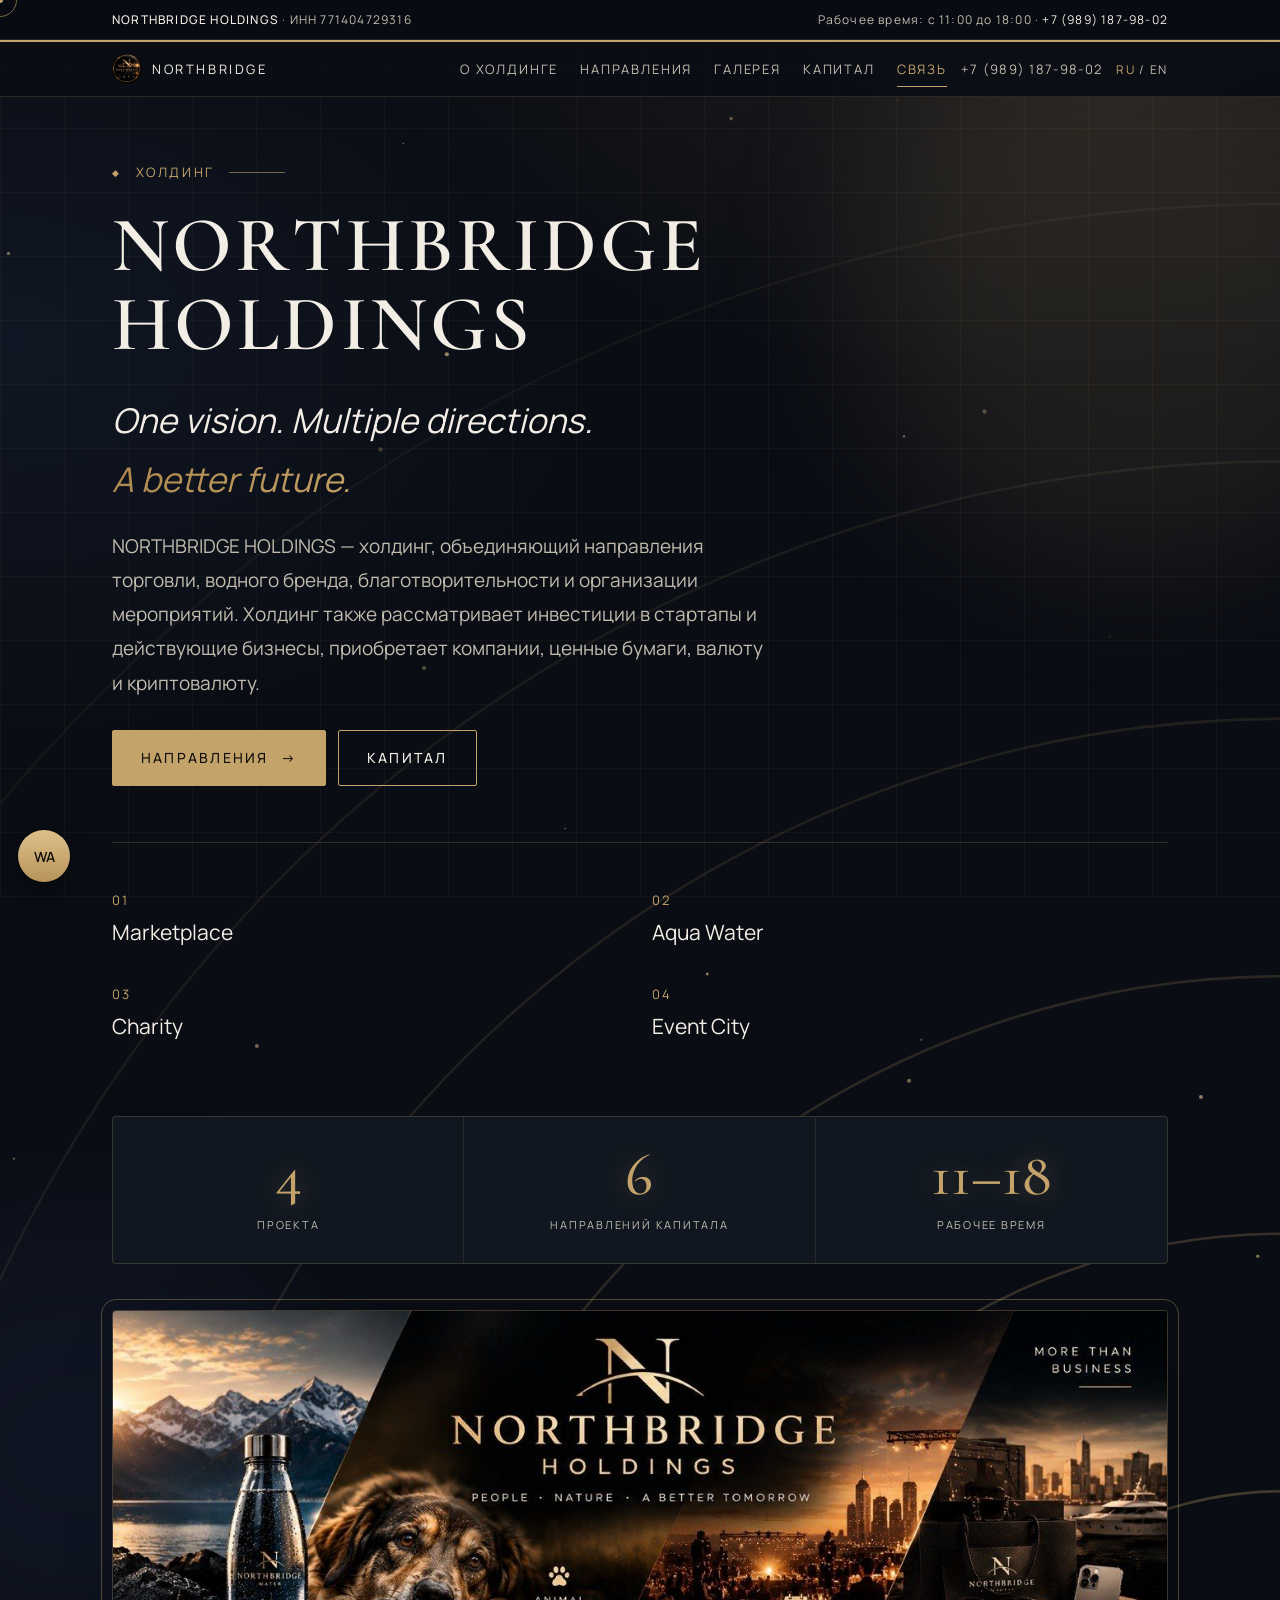
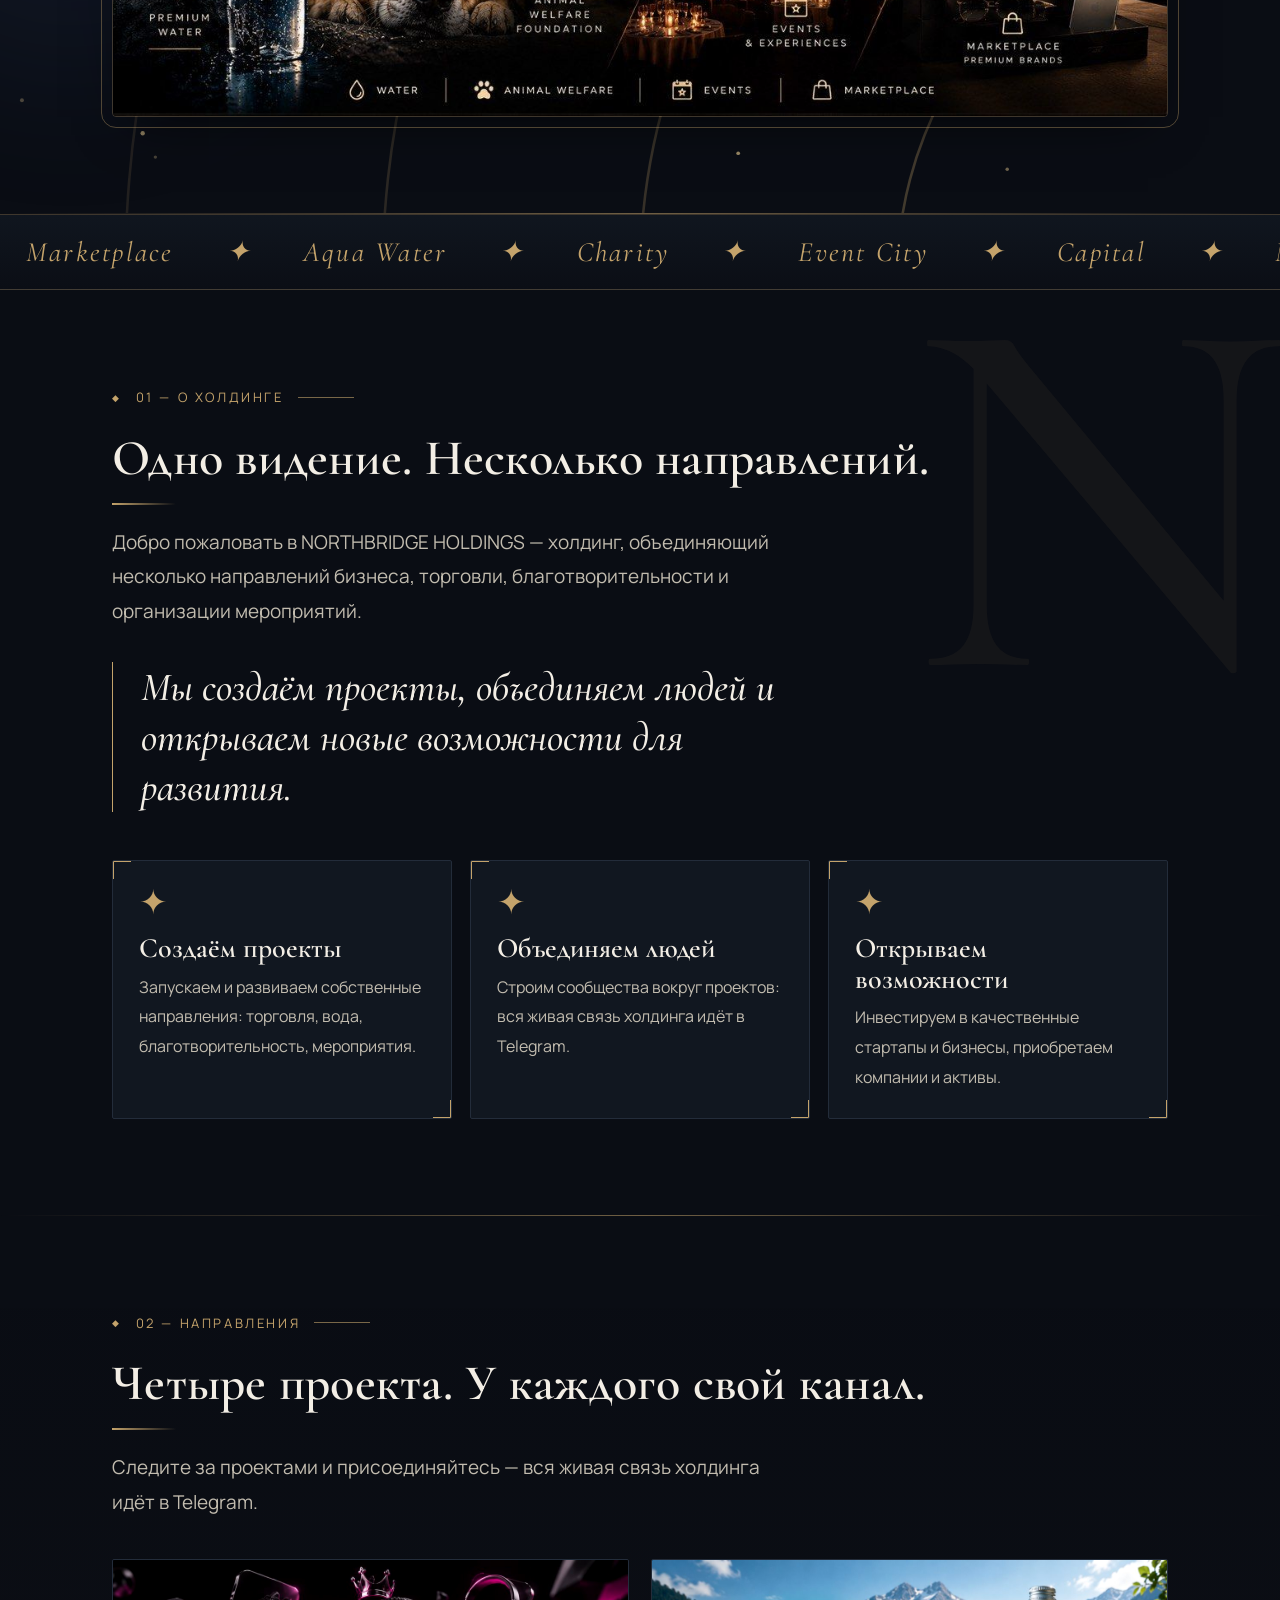
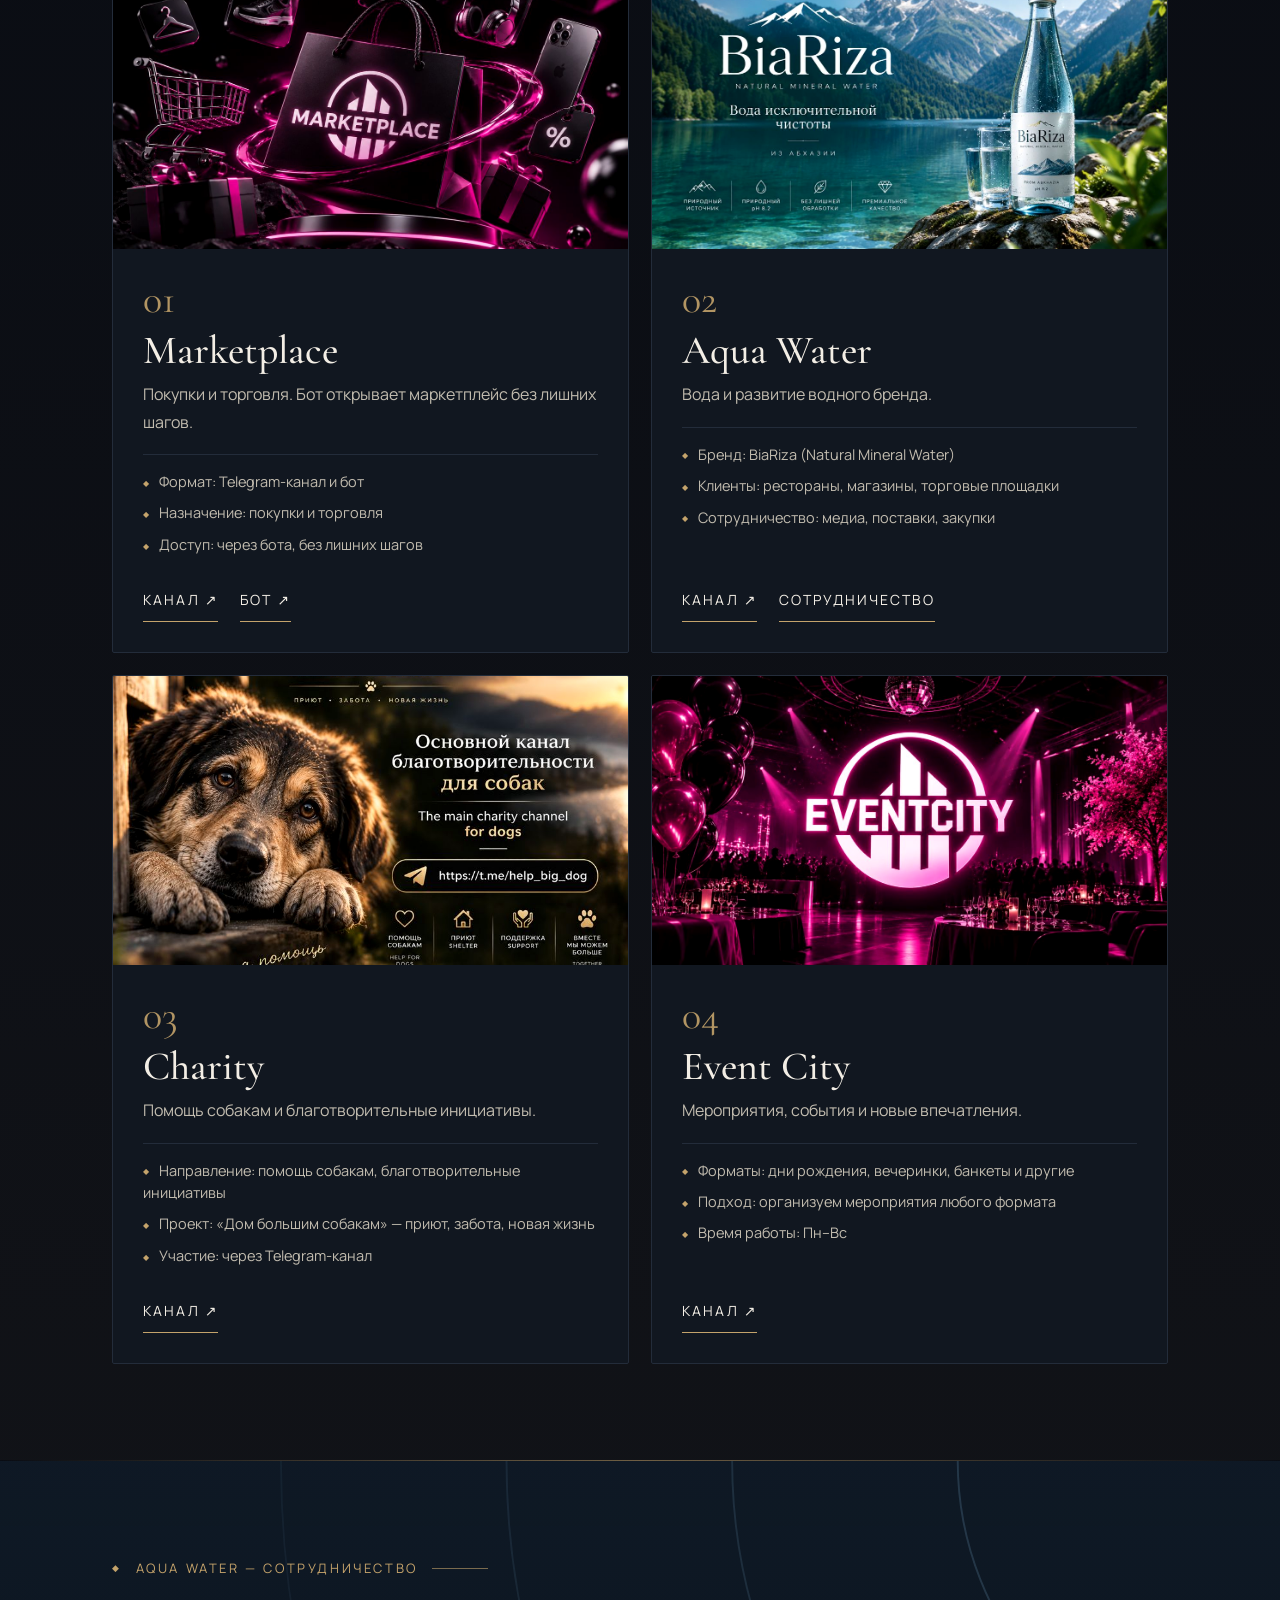
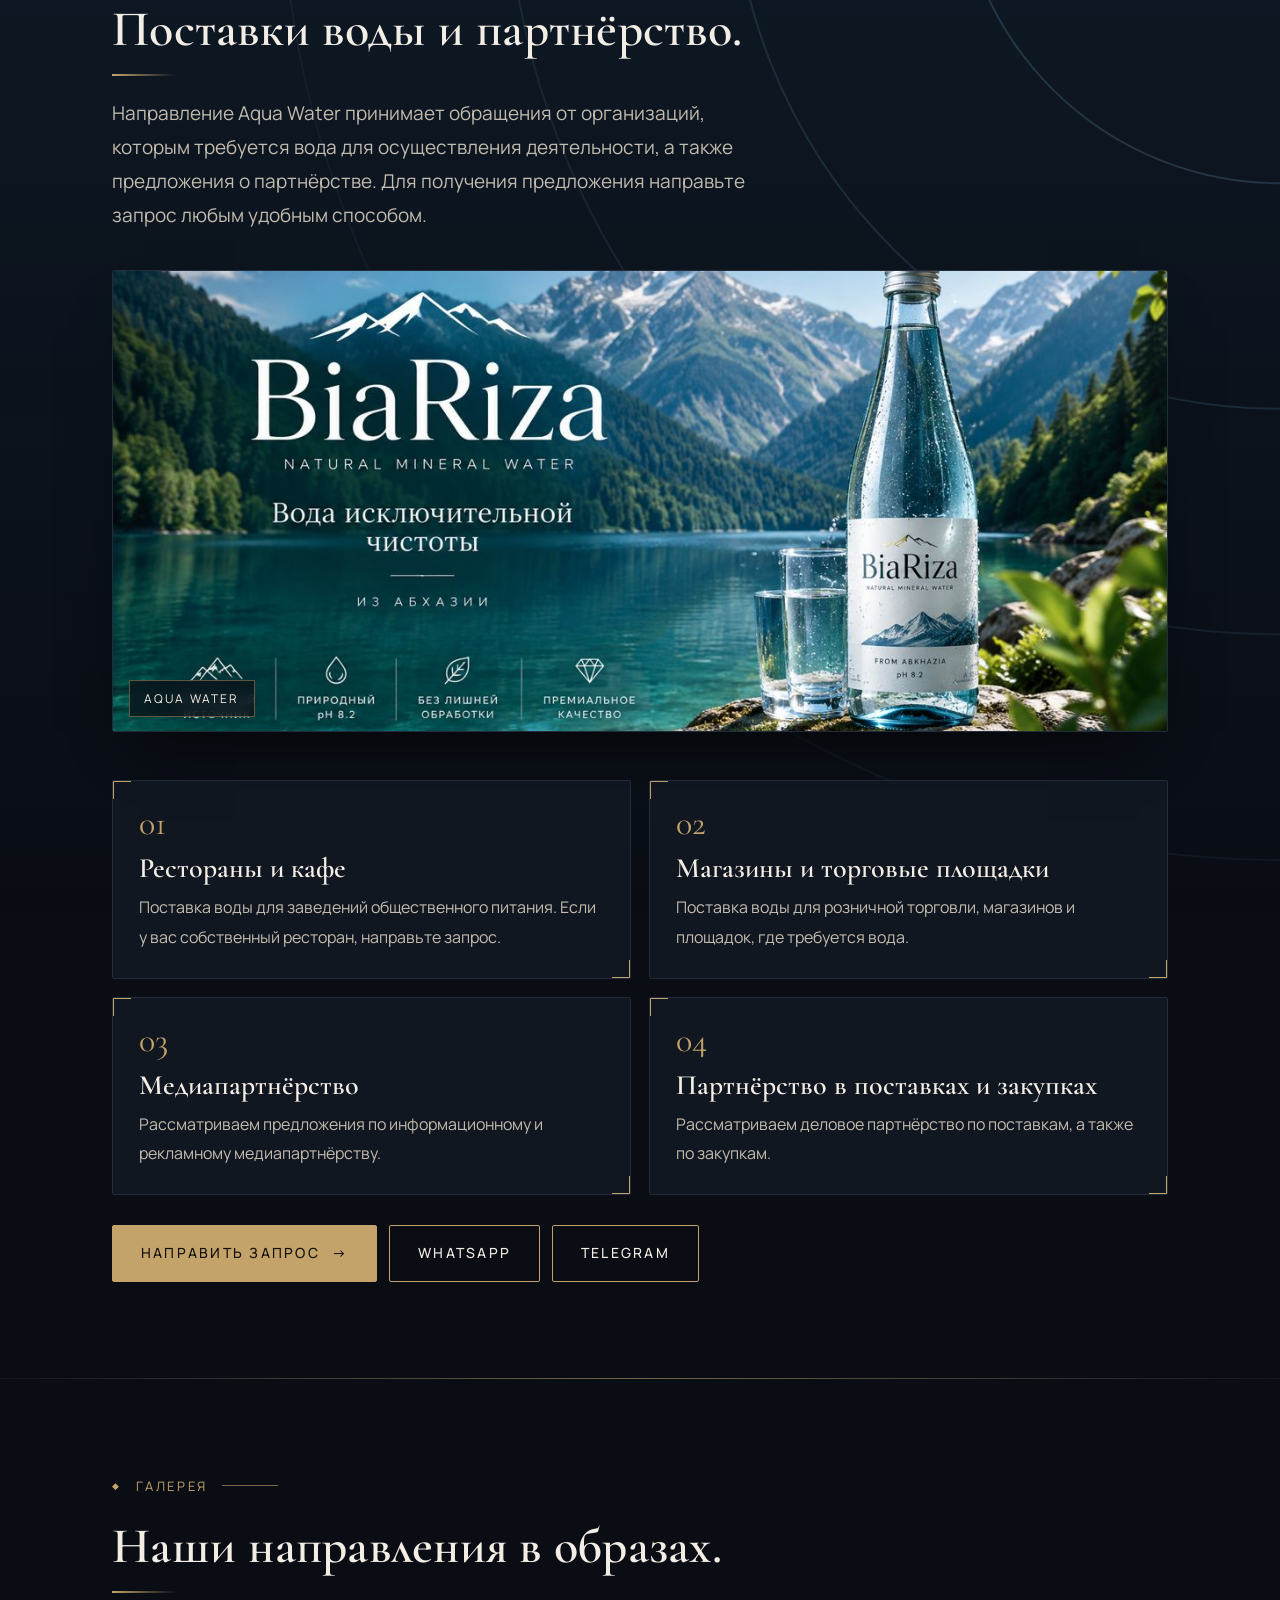
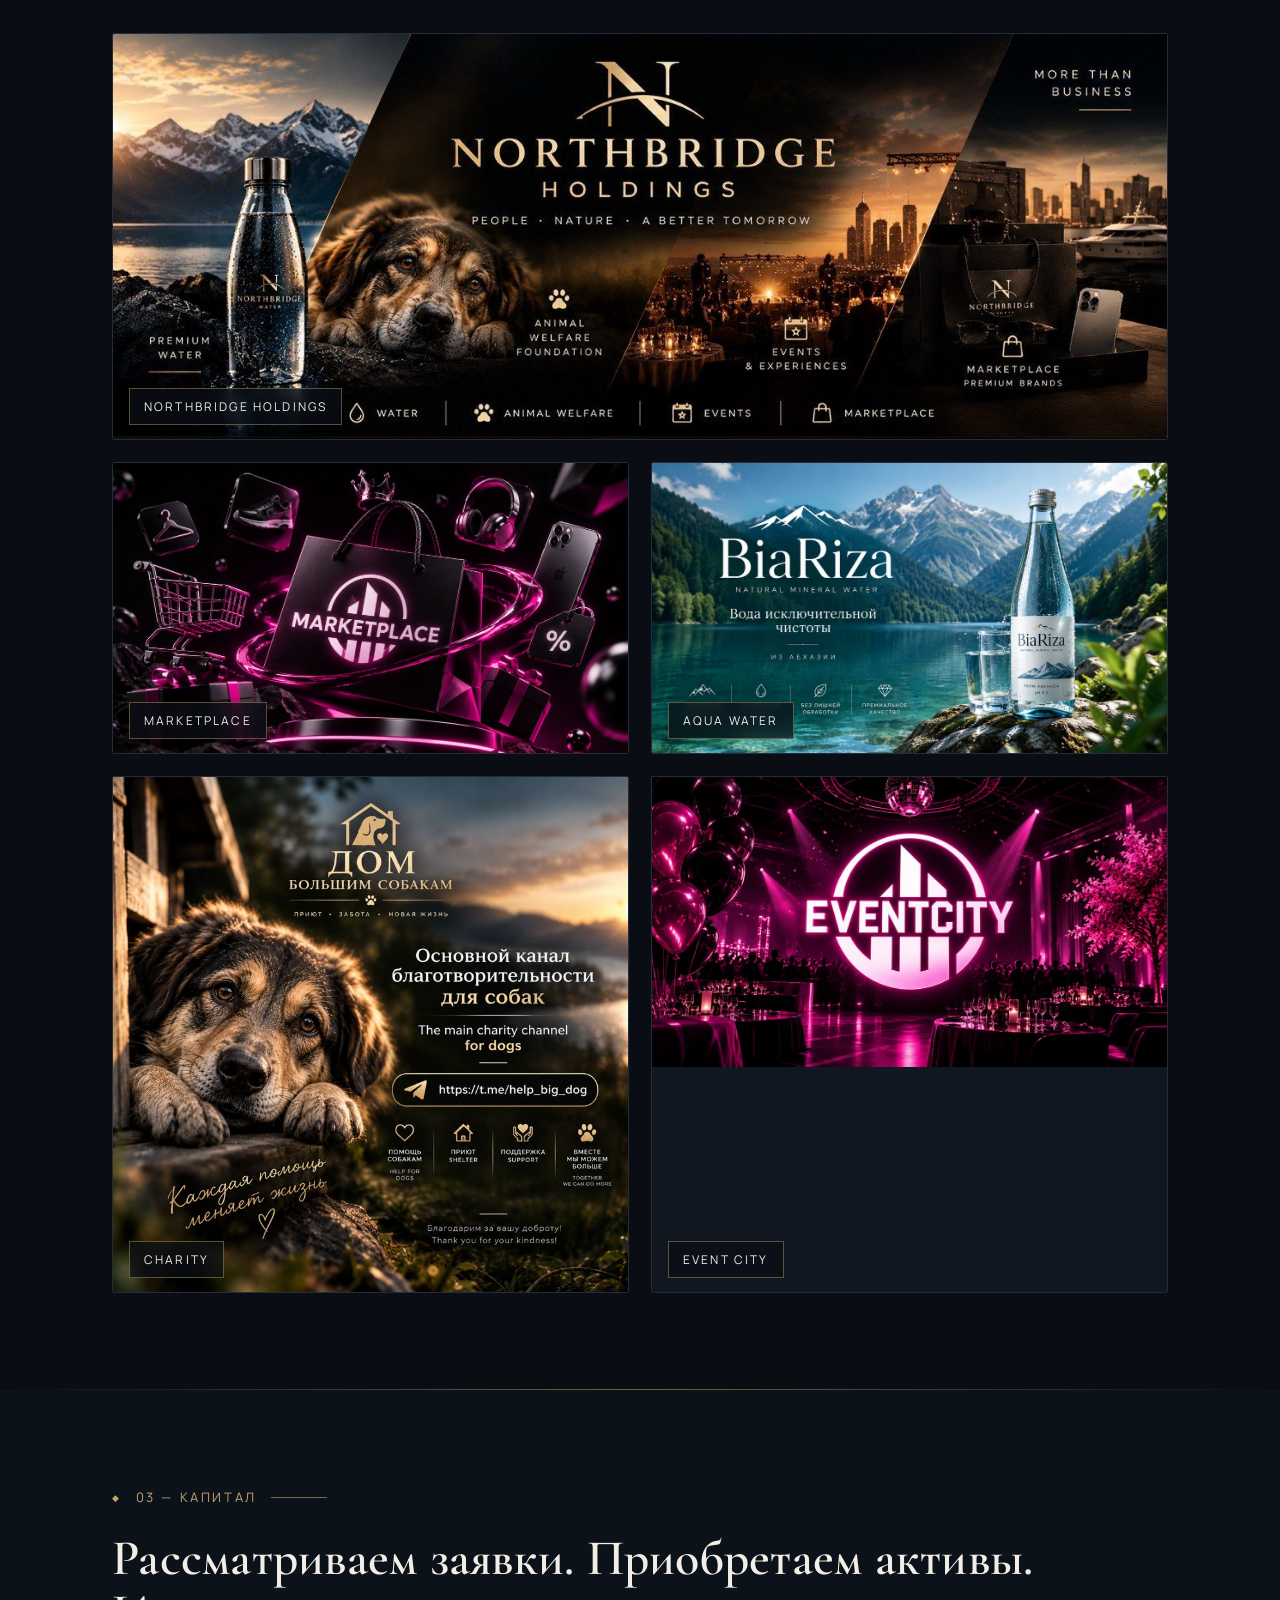
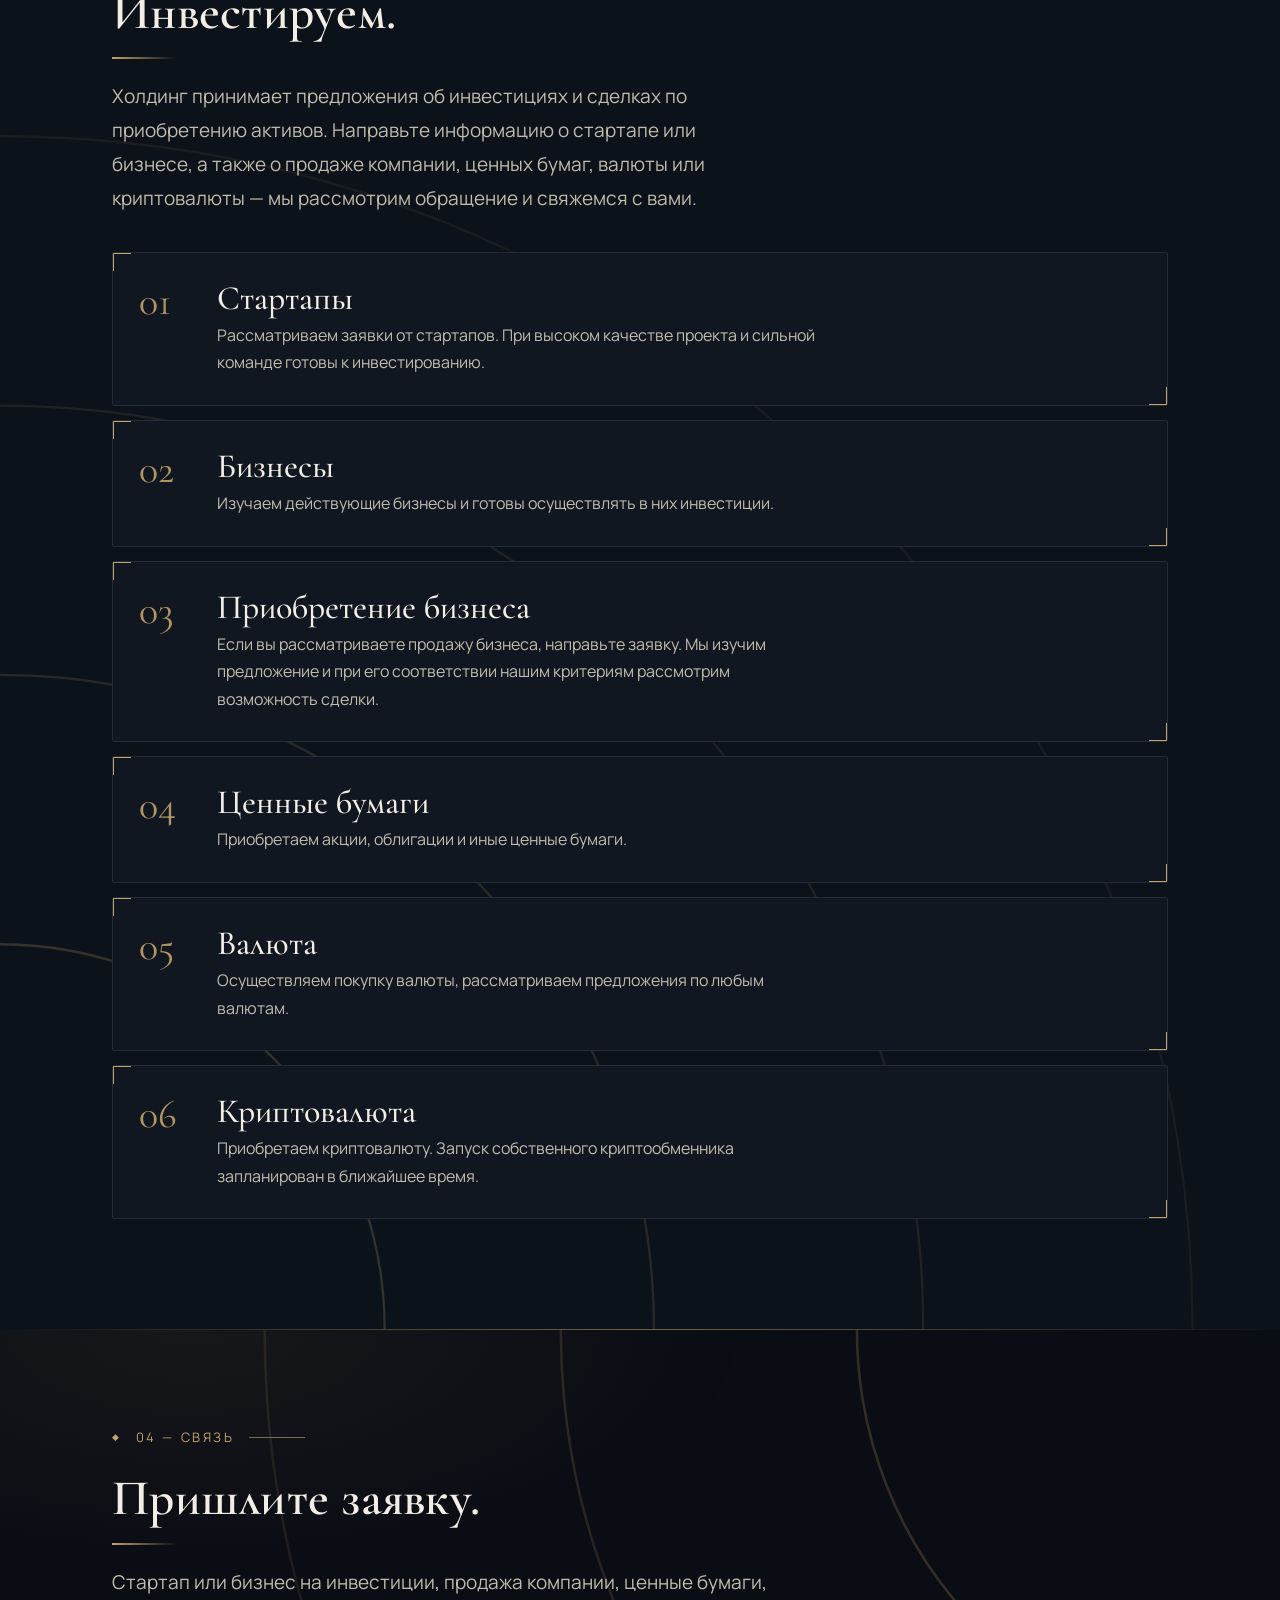
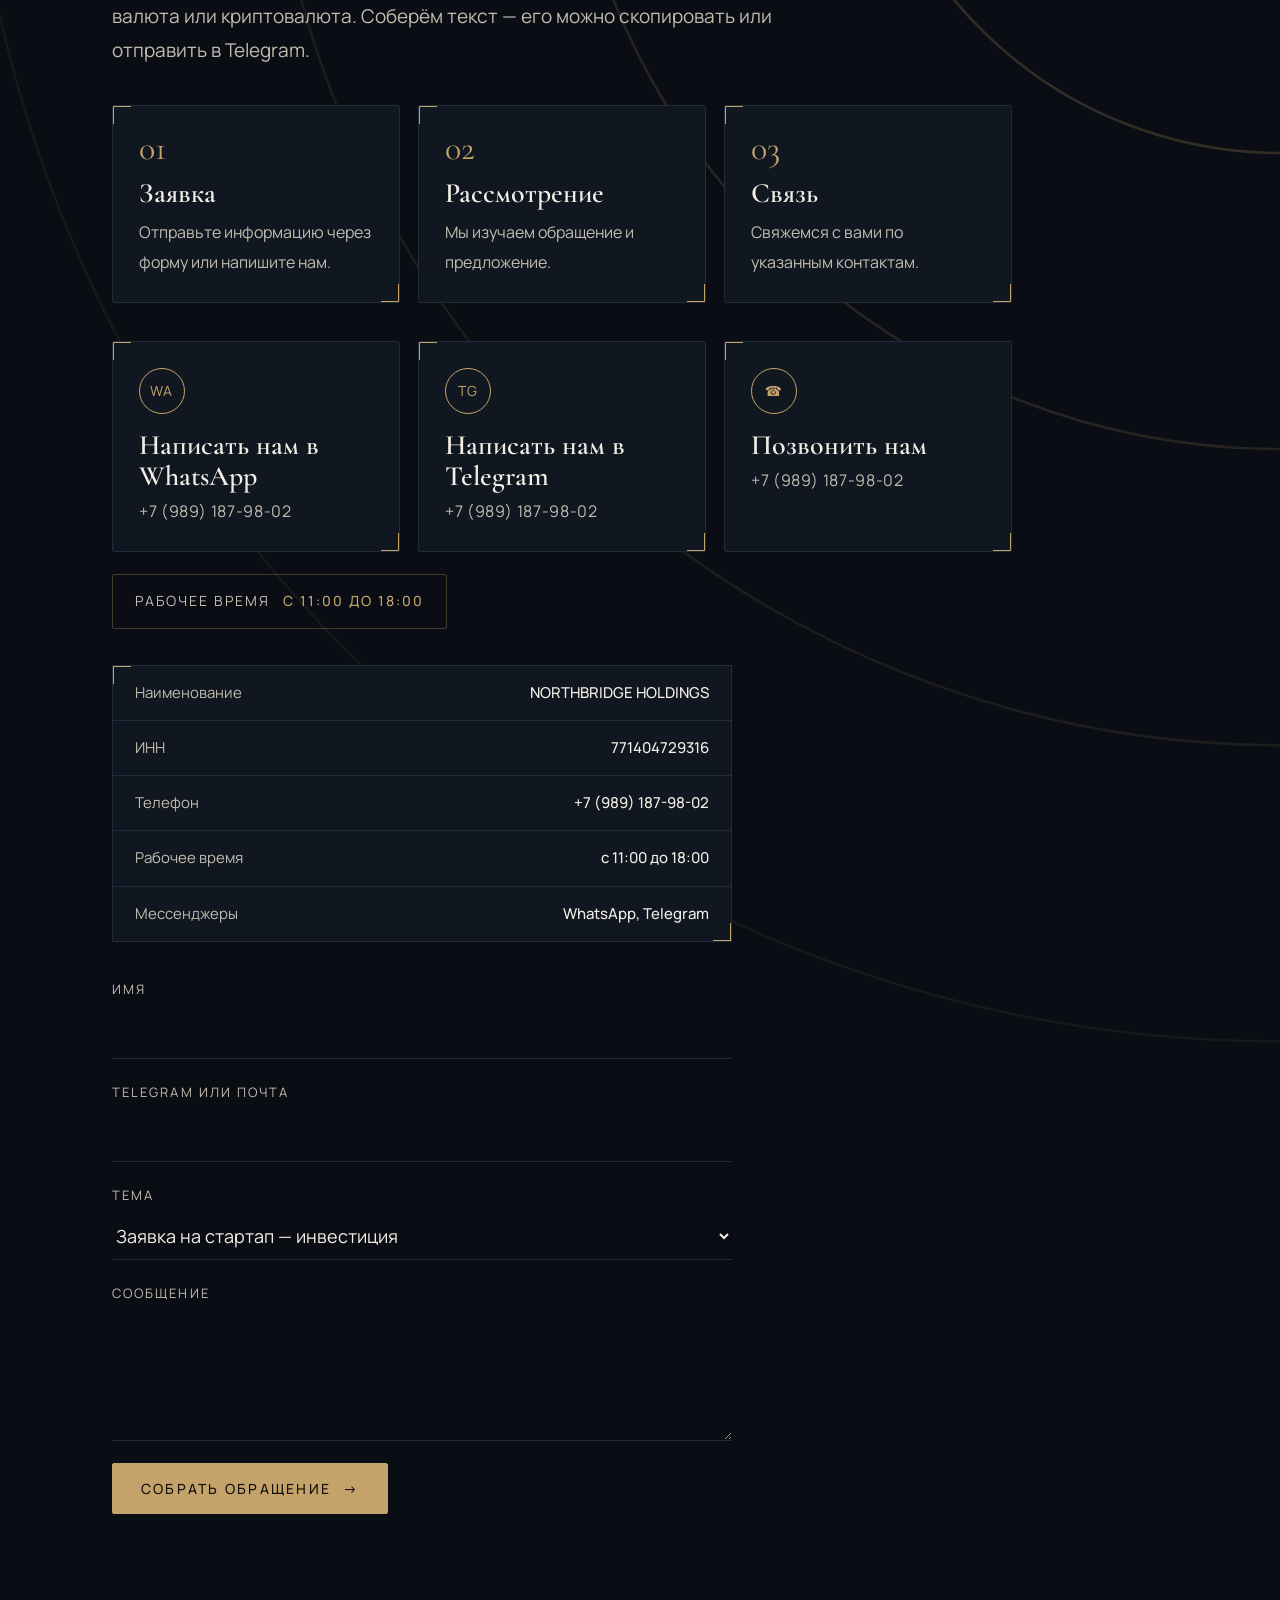
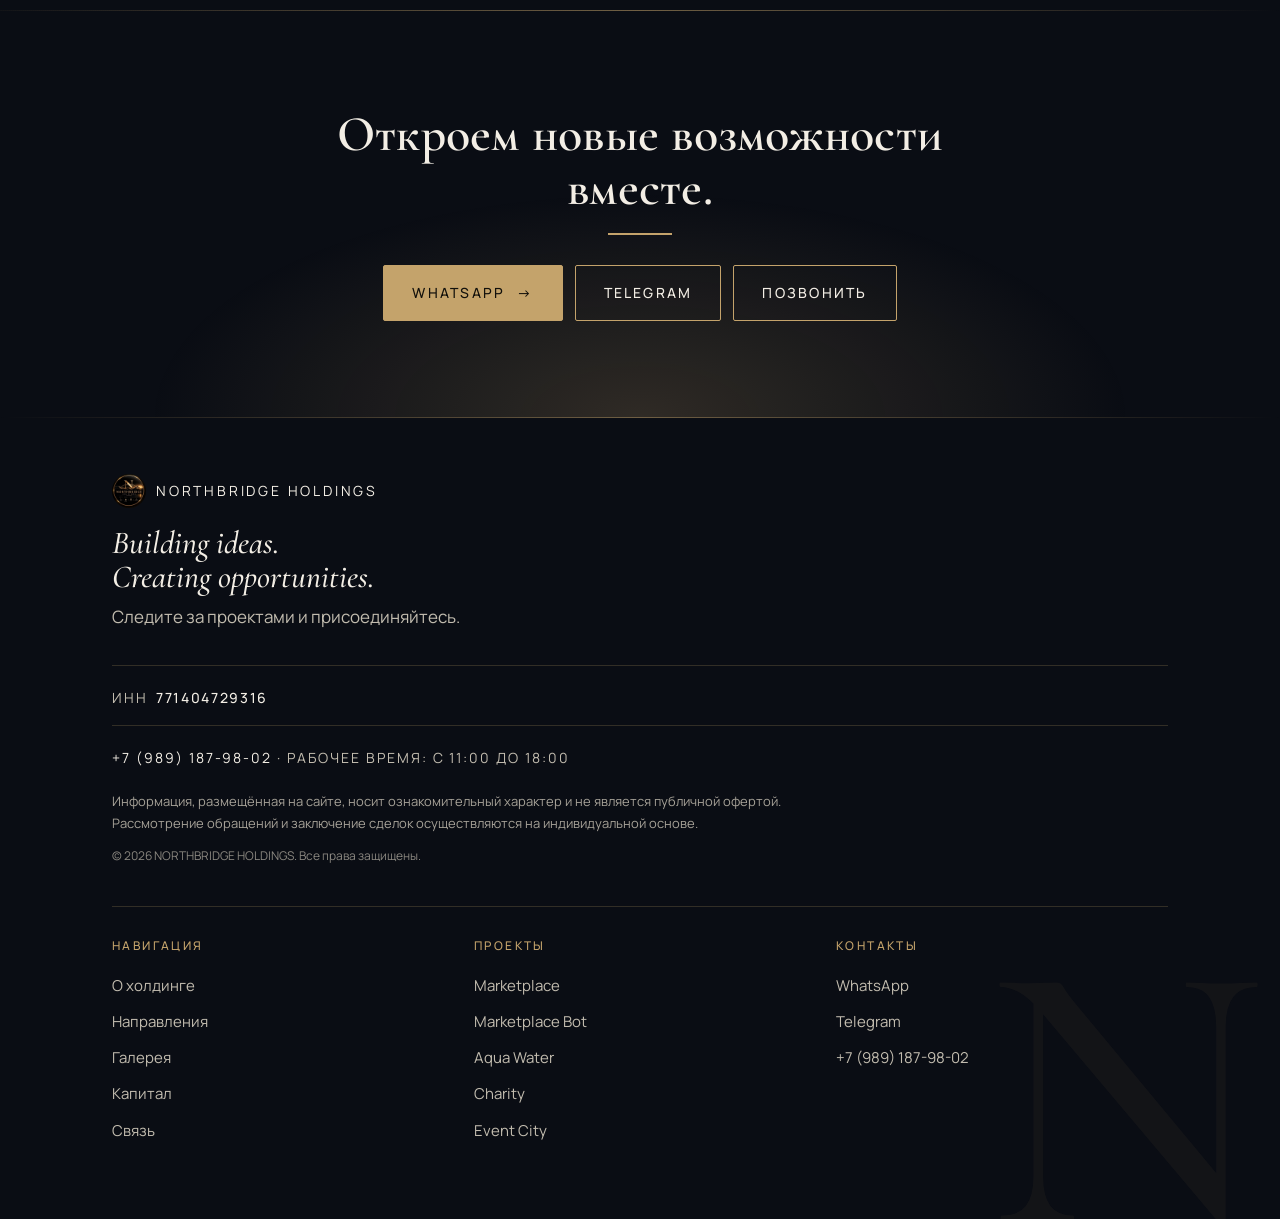
==== commit c46b1f54: "Add files via upload" ====
--- a/index.html
+++ b/index.html
@@ -283,6 +283,43 @@
 .dis{max-width:760px;margin:20px 0 0;font-size:13px;line-height:1.7;color:var(--mu);opacity:.85}
 .pil.g4{grid-template-columns:repeat(2,1fr)}
 @media(max-width:720px){.pil.g4{grid-template-columns:1fr}}
+.wimg{margin-top:38px;border:1px solid #232c3a;border-radius:2px;overflow:hidden;position:relative;box-shadow:0 30px 60px -30px rgba(0,0,0,.85)}
+.wimg img{display:block;width:100%;height:auto;max-height:460px;object-fit:cover;transition:transform 1.2s}
+.wimg:hover img{transform:scale(1.04)}
+.wimg span{position:absolute;left:16px;bottom:14px;padding:7px 14px;font-size:12px;letter-spacing:.18em;text-transform:uppercase;background:rgba(11,14,21,.72);border:1px solid rgba(196,163,107,.45);backdrop-filter:blur(6px);color:var(--tx)}
+#top{background-size:cover;background-position:center top;background-repeat:no-repeat}
+.hero-img{outline:1px solid rgba(196,163,107,.38);outline-offset:10px}
+h2:after{content:"";display:block;width:64px;height:2px;margin-top:18px;background:linear-gradient(90deg,#c4a36b,transparent)}
+.cta h2:after{margin-inline:auto;background:#c4a36b}
+#projects{background:linear-gradient(180deg,transparent,rgba(196,163,107,.04))}
+#water{background:linear-gradient(180deg,rgba(40,90,130,.16),transparent 70%)}
+#contact{background:radial-gradient(800px 360px at 15% 0%,rgba(196,163,107,.07),transparent 70%)}
+.dl{list-style:none;margin:8px 0 0;padding:16px 0 0;border-top:1px solid #232c3a;display:grid;gap:9px;font-size:14.5px;line-height:1.55;color:var(--mu)}
+.dl li:before{content:"◆";color:var(--gold);font-size:8px;margin-right:10px;vertical-align:middle}
+#top:before,#top:after{opacity:.45}
+#top h1,#top .tag,#top .lead,#top .eyebrow{text-shadow:0 2px 22px rgba(0,0,0,.75)}
+#top .lead{color:#d6d0c3}
+.cap{background:#0e141d}
+#about{background:#0b0e15}
+/* crisp vector background */
+body{background-color:#0a0d14;background-image:radial-gradient(1100px 700px at 82% -8%,rgba(196,163,107,.13),transparent 65%),radial-gradient(900px 600px at 0% 38%,rgba(50,75,120,.15),transparent 65%),linear-gradient(rgba(196,163,107,.05) 1px,transparent 1px),linear-gradient(90deg,rgba(196,163,107,.05) 1px,transparent 1px);background-size:auto,auto,64px 64px,64px 64px;background-attachment:fixed}
+#top{background-image:url("data:image/svg+xml,%3Csvg xmlns='http://www.w3.org/2000/svg' viewBox='0 0 1400 800' preserveAspectRatio='xMidYMax slice'%3E%3Cg fill='none' stroke='%23c4a36b' stroke-width='1.2'%3E%3Ccircle cx='1000' cy='830' r='180' stroke-opacity='.30'/%3E%3Ccircle cx='1000' cy='830' r='300' stroke-opacity='.24'/%3E%3Ccircle cx='1000' cy='830' r='420' stroke-opacity='.18'/%3E%3Ccircle cx='1000' cy='830' r='540' stroke-opacity='.13'/%3E%3Ccircle cx='1000' cy='830' r='660' stroke-opacity='.09'/%3E%3Ccircle cx='1000' cy='830' r='780' stroke-opacity='.06'/%3E%3C/g%3E%3C/svg%3E")!important;background-size:cover!important;background-position:center bottom!important;background-repeat:no-repeat!important}
+.cap{background:rgba(14,20,29,.82)}
+#about{background:transparent}
+#top h1,#top .tag,#top .lead,#top .eyebrow{text-shadow:none}
+#top .lead{color:var(--mu)}
+#top:before,#top:after{opacity:.5}
+/* decoration */
+.pil>div,.steps>div,.ct,.row,.rq{background:linear-gradient(#c4a36b,#c4a36b) left top/18px 1px no-repeat,linear-gradient(#c4a36b,#c4a36b) left top/1px 18px no-repeat,linear-gradient(#c4a36b,#c4a36b) right bottom/18px 1px no-repeat,linear-gradient(#c4a36b,#c4a36b) right bottom/1px 18px no-repeat,#111720}
+.eyebrow:before{content:"◆";font-size:9px;color:var(--gold)}
+.stats b{text-shadow:0 0 30px rgba(196,163,107,.4)}
+.btn.g:after{content:"→";margin-left:12px;transition:transform .3s}.btn.g:hover:after{transform:translateX(5px)}
+#capital{background:url("data:image/svg+xml,%3Csvg xmlns='http://www.w3.org/2000/svg' viewBox='0 0 800 800'%3E%3Cg fill='none' stroke='%23c4a36b' stroke-width='1.2'%3E%3Ccircle cx='0' cy='800' r='200' stroke-opacity='.22'/%3E%3Ccircle cx='0' cy='800' r='340' stroke-opacity='.16'/%3E%3Ccircle cx='0' cy='800' r='480' stroke-opacity='.11'/%3E%3Ccircle cx='0' cy='800' r='620' stroke-opacity='.07'/%3E%3C/g%3E%3C/svg%3E") left bottom/auto 100% no-repeat,rgba(14,20,29,.82)}
+#contact{background:url("data:image/svg+xml,%3Csvg xmlns='http://www.w3.org/2000/svg' viewBox='0 0 800 800'%3E%3Cg fill='none' stroke='%23c4a36b' stroke-width='1.2'%3E%3Ccircle cx='800' cy='0' r='200' stroke-opacity='.22'/%3E%3Ccircle cx='800' cy='0' r='340' stroke-opacity='.16'/%3E%3Ccircle cx='800' cy='0' r='480' stroke-opacity='.11'/%3E%3Ccircle cx='800' cy='0' r='620' stroke-opacity='.07'/%3E%3C/g%3E%3C/svg%3E") right top/auto 90% no-repeat,radial-gradient(800px 360px at 15% 0%,rgba(196,163,107,.07),transparent 70%)}
+#water{background:url("data:image/svg+xml,%3Csvg xmlns='http://www.w3.org/2000/svg' viewBox='0 0 800 800'%3E%3Cg fill='none' stroke='%237fb4d8' stroke-width='1.2'%3E%3Ccircle cx='800' cy='0' r='200' stroke-opacity='.2'/%3E%3Ccircle cx='800' cy='0' r='340' stroke-opacity='.14'/%3E%3Ccircle cx='800' cy='0' r='480' stroke-opacity='.1'/%3E%3Ccircle cx='800' cy='0' r='620' stroke-opacity='.06'/%3E%3C/g%3E%3C/svg%3E") right top/auto 85% no-repeat,linear-gradient(180deg,rgba(40,90,130,.16),transparent 70%)}
+footer{position:relative;overflow:hidden}
+footer:before{content:"N";position:absolute;right:16px;bottom:-70px;font:500 380px/1 "Cormorant Garamond",Georgia,serif;color:rgba(196,163,107,.05);pointer-events:none}
+footer .wrap{position:relative}
 </style></head><body>
 <div class="tb"><div class="wrap"><span><b>NORTHBRIDGE HOLDINGS</b> · <span data-t="inn">ИНН</span> 771404729316</span><span class="r"><span data-t="hr4">Рабочее время: с 11:00 до 18:00</span> · <a href="tel:+79891879802">+7 (989) 187-98-02</a></span></div></div>
 <header><div class="bar">
@@ -317,16 +354,17 @@
 <h2 data-t="p1">Четыре проекта. У каждого свой канал.</h2>
 <p class="lead" data-t="p2">Следите за проектами и присоединяйтесь — вся живая связь холдинга идёт в Telegram.</p>
 <div class="grid">
-<div class="card"><img src="[data-uri]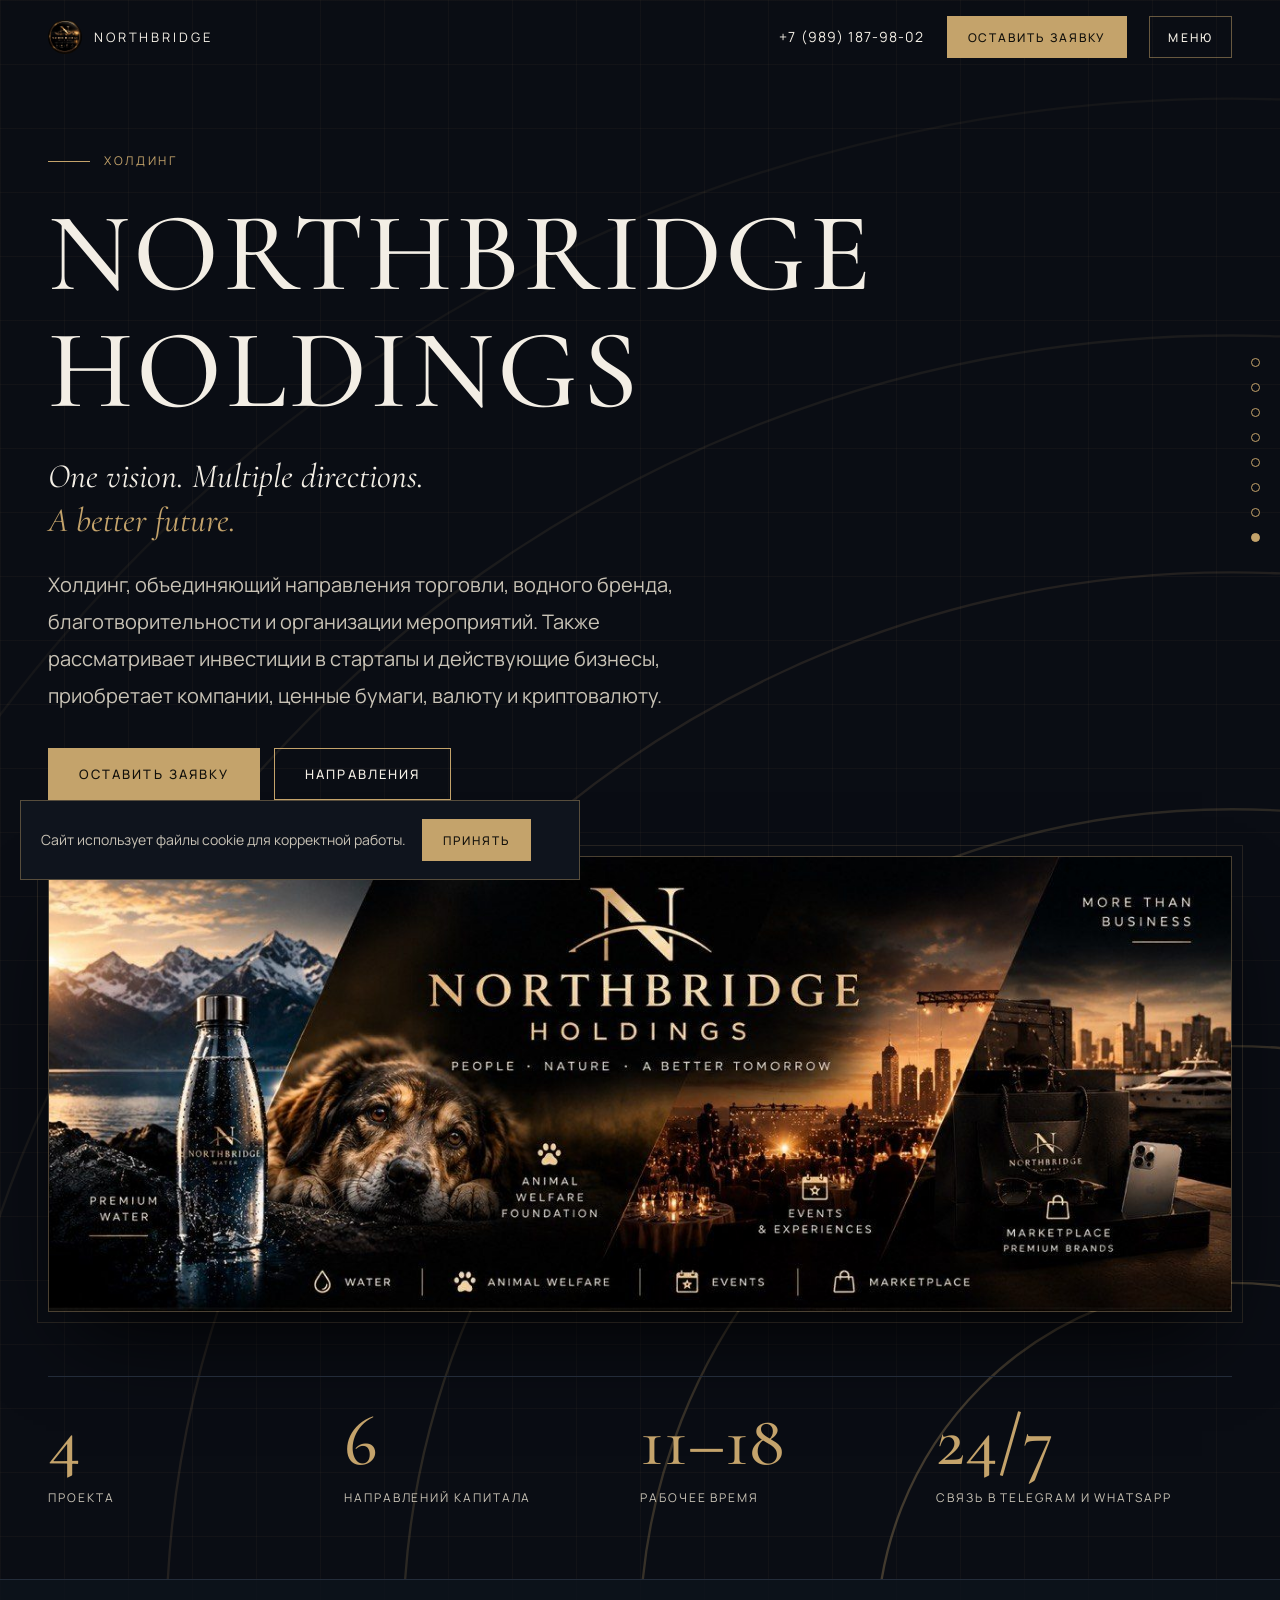
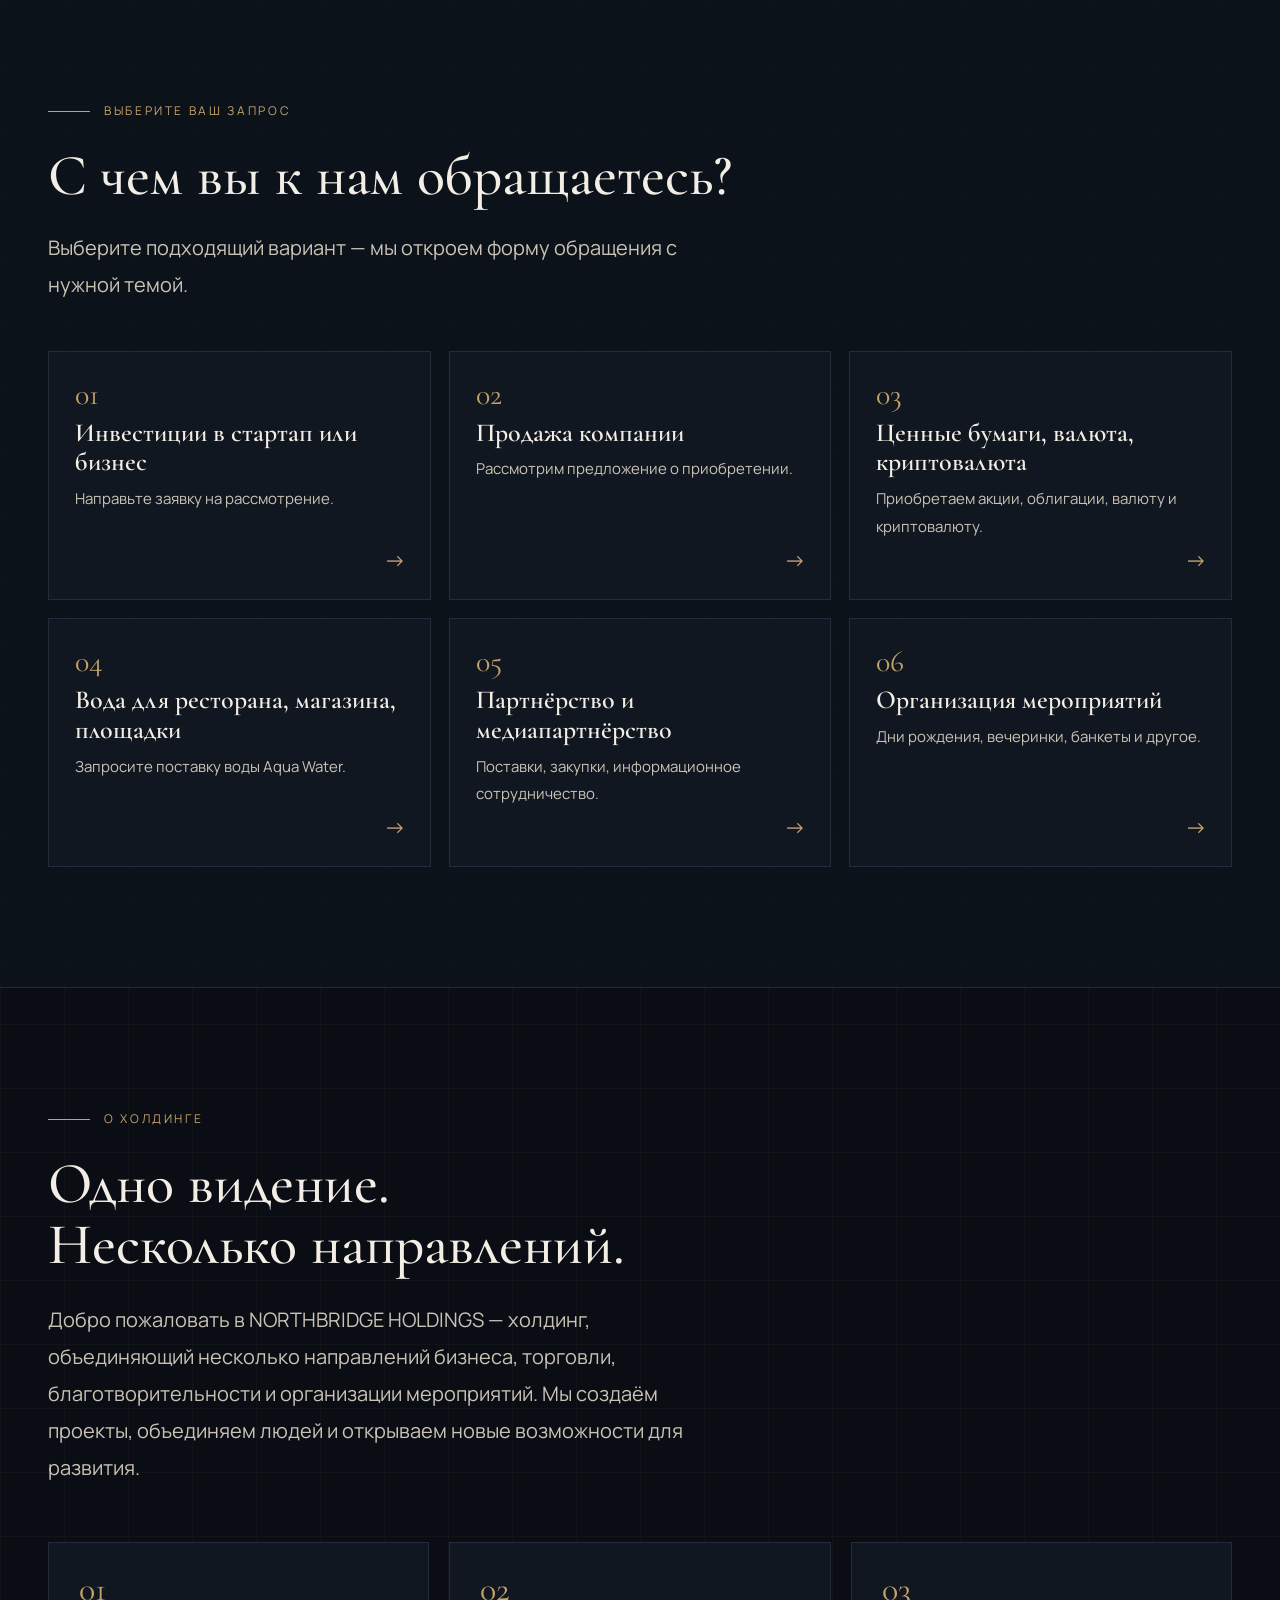
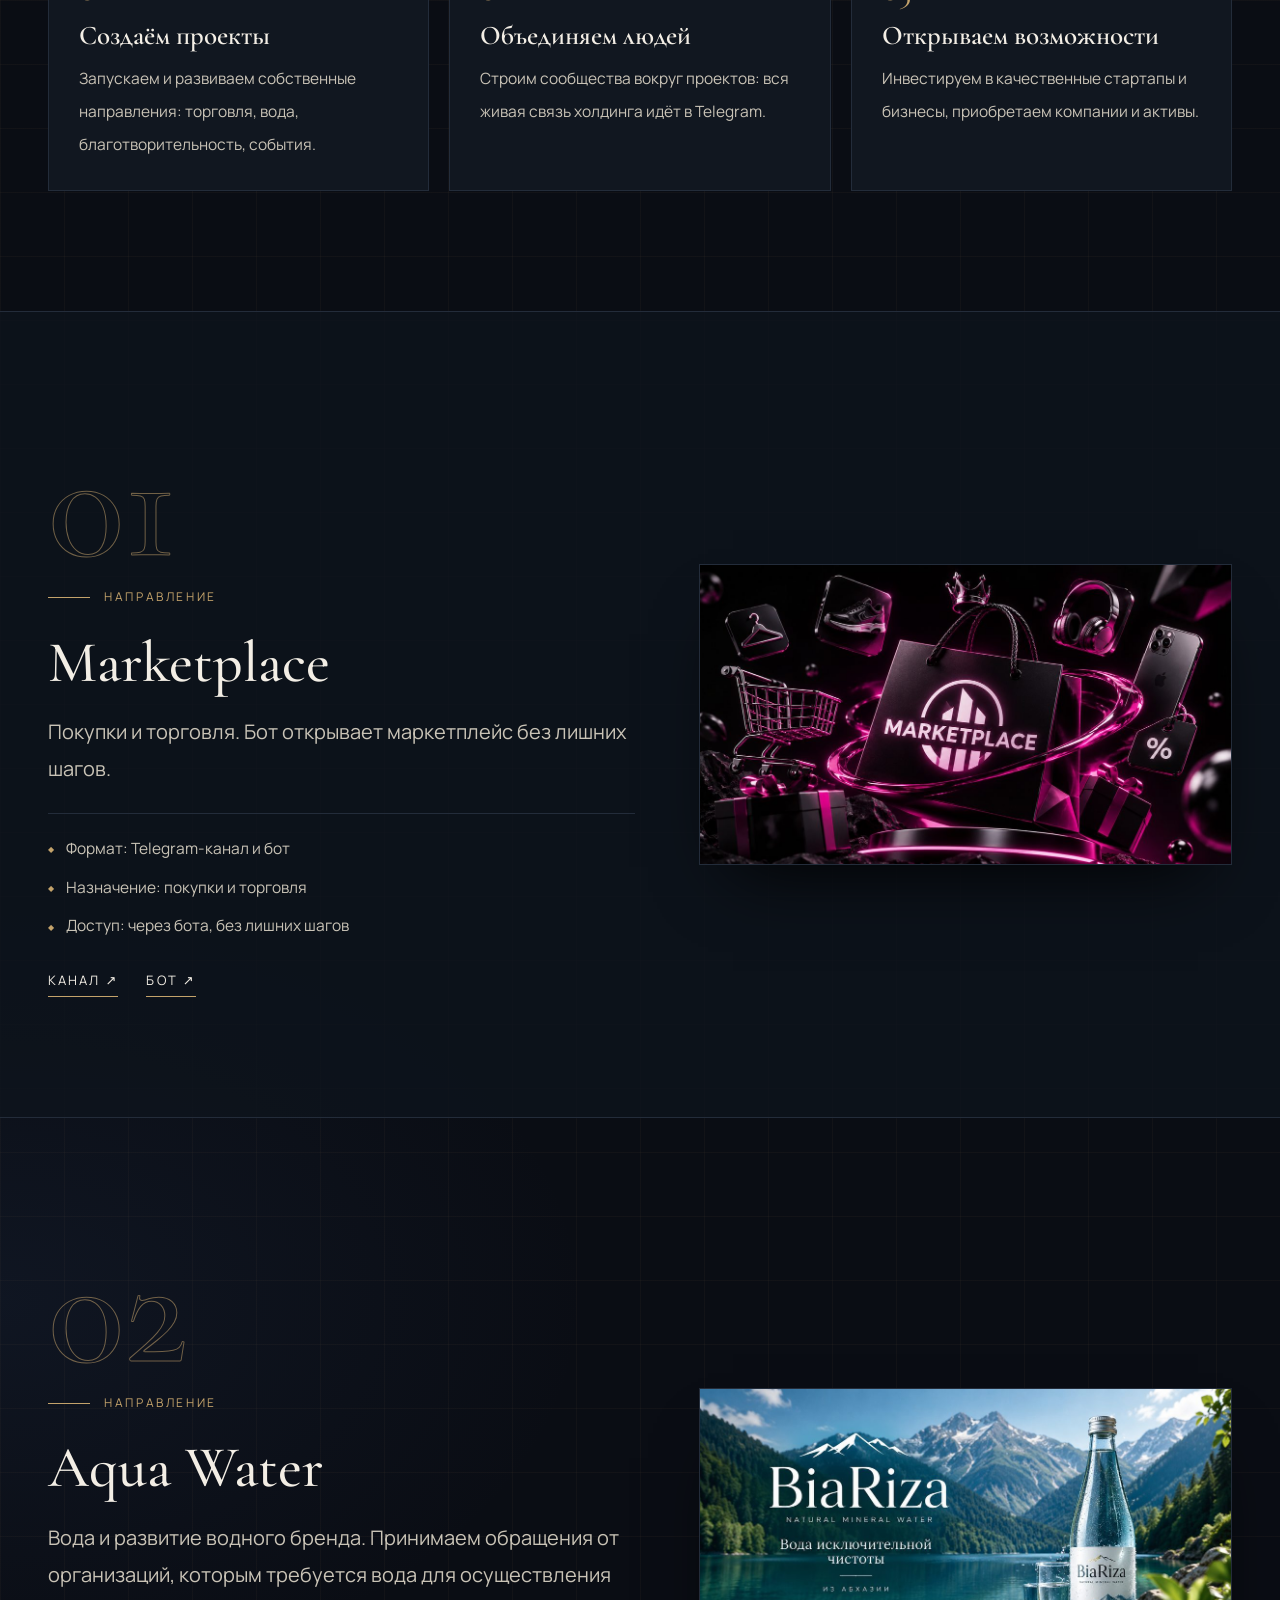
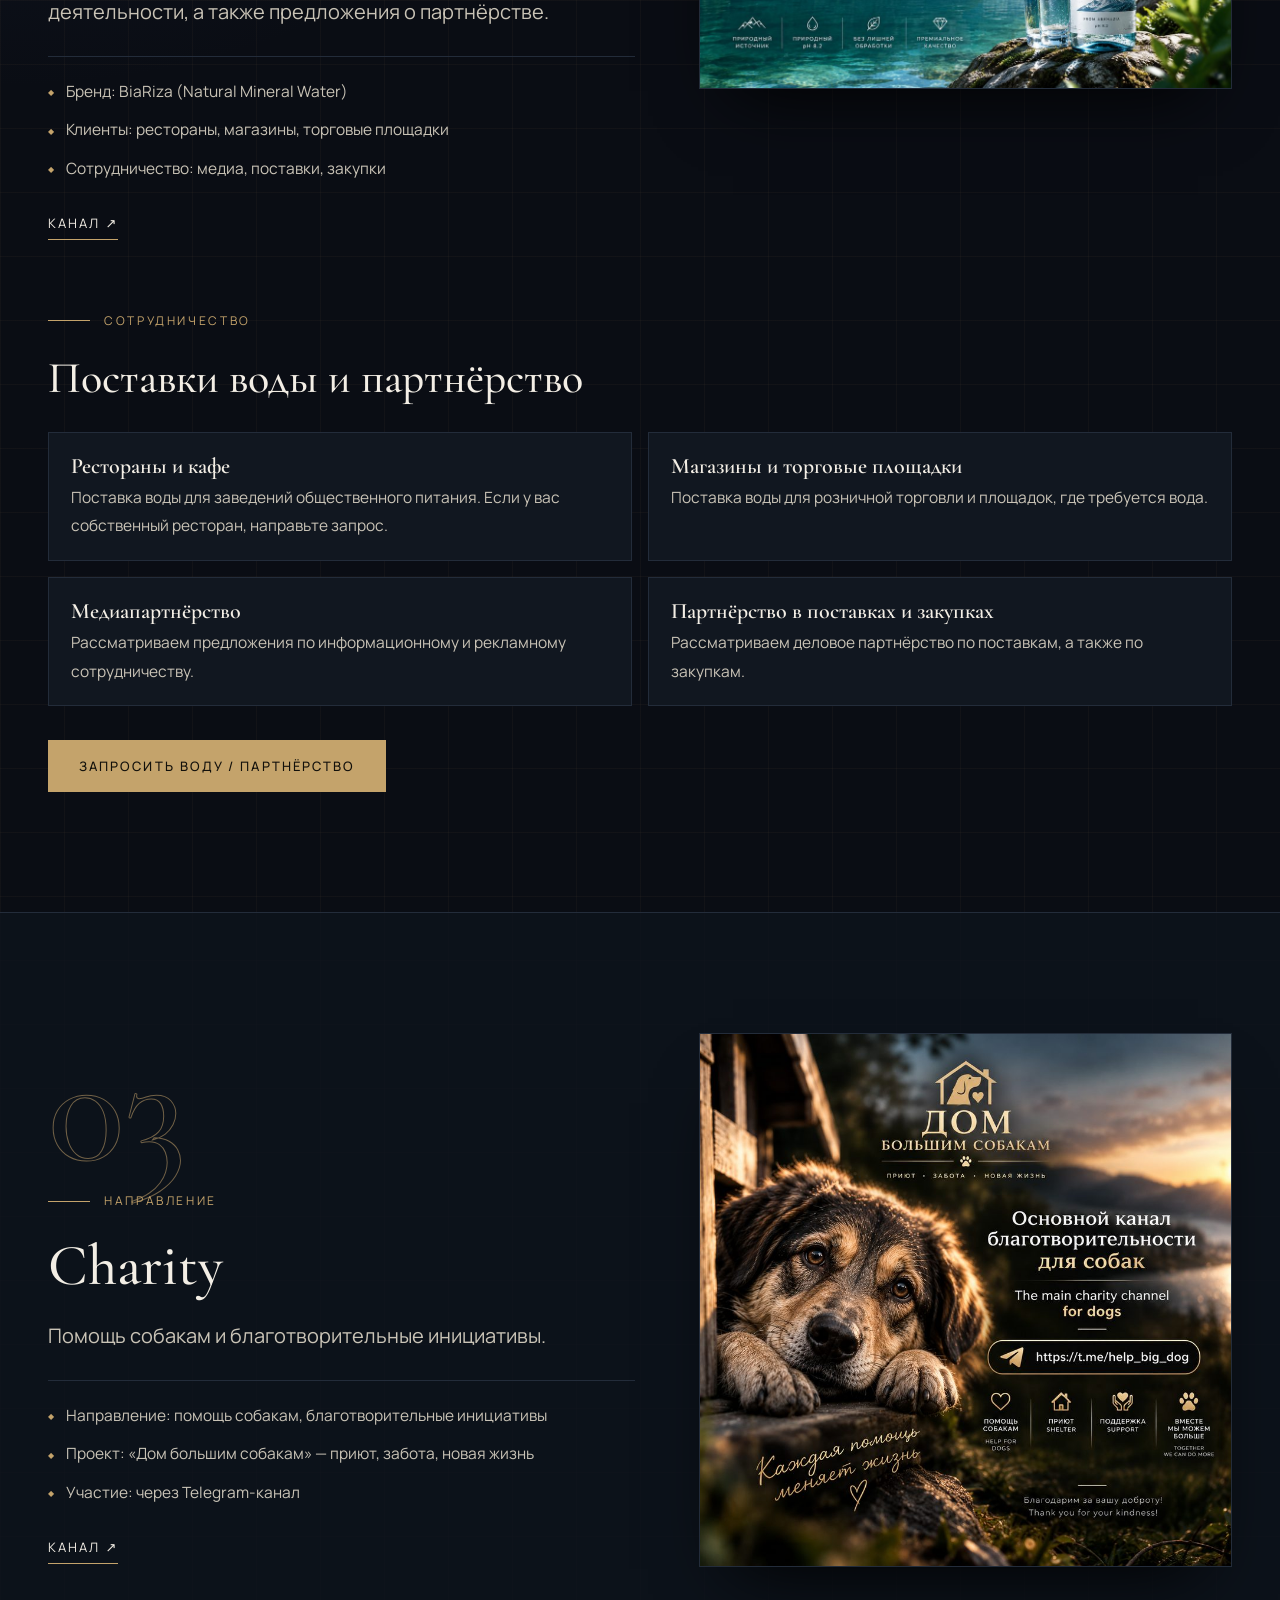
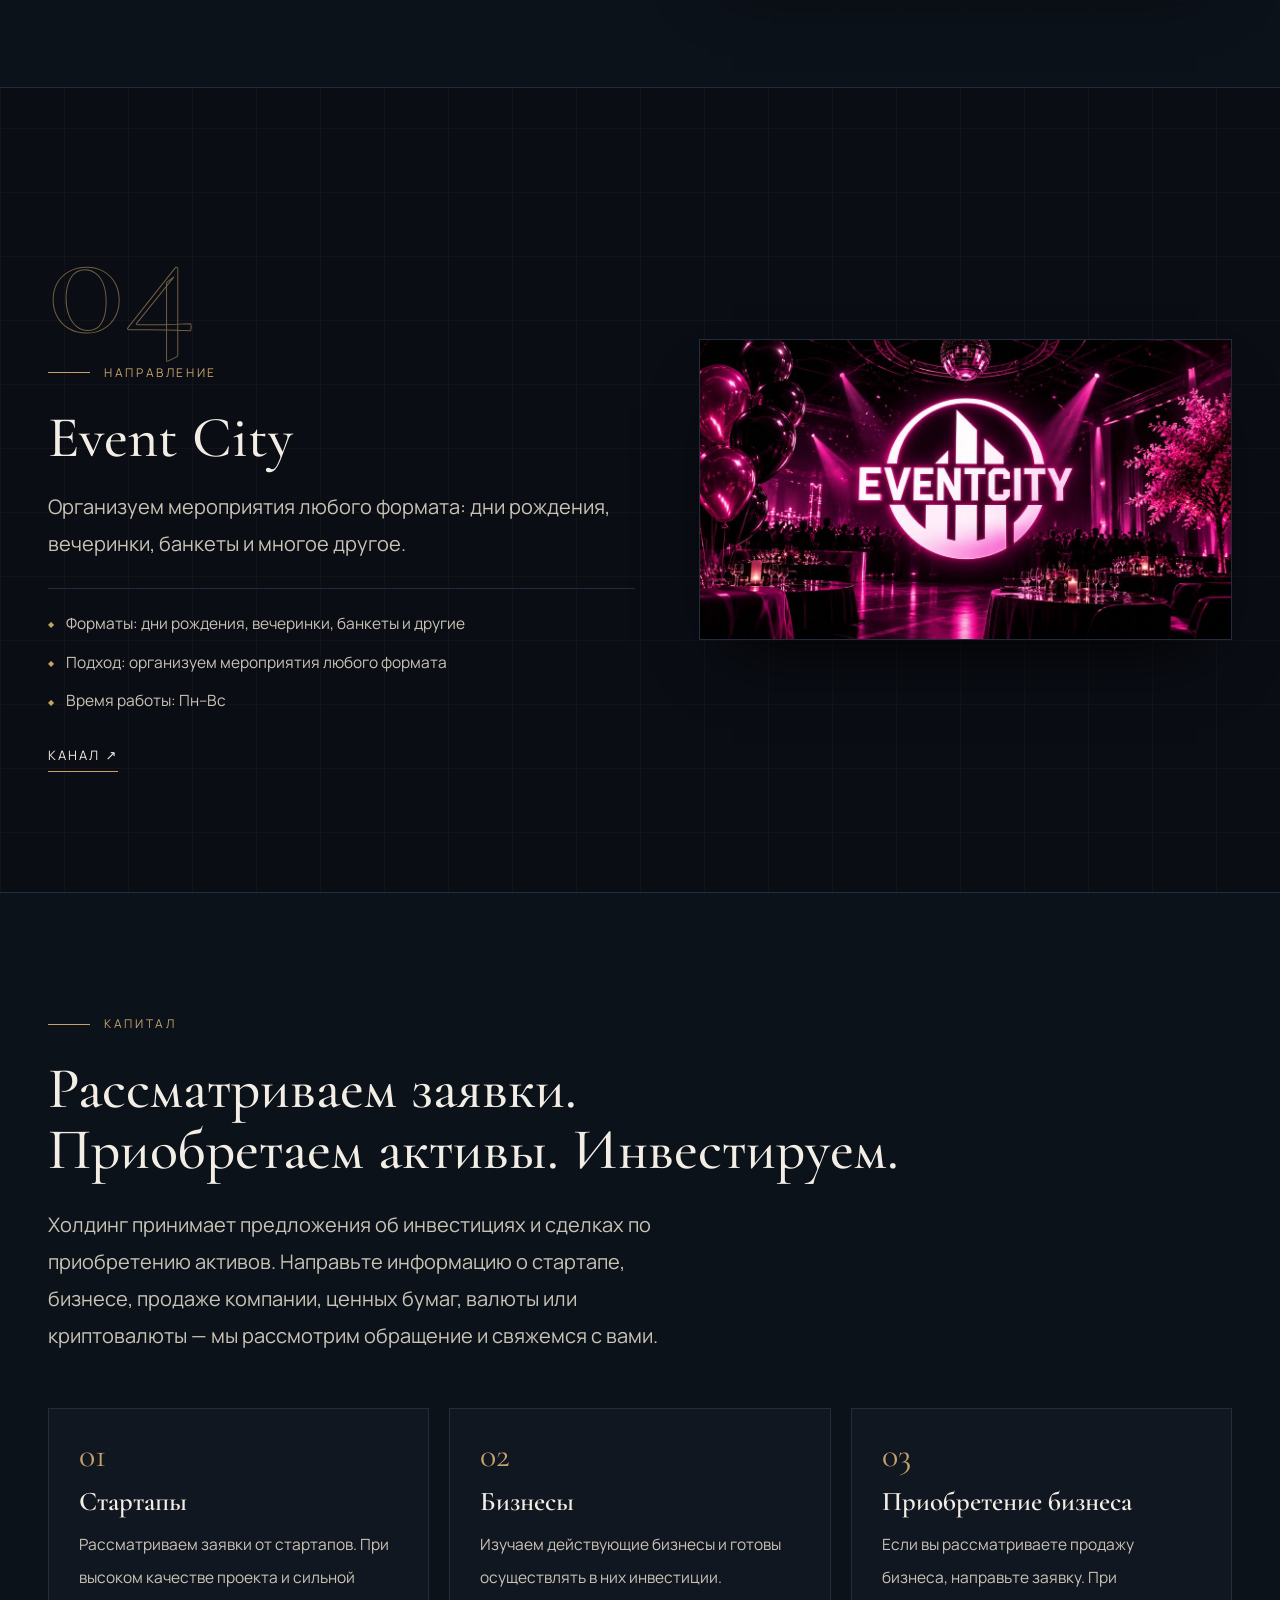
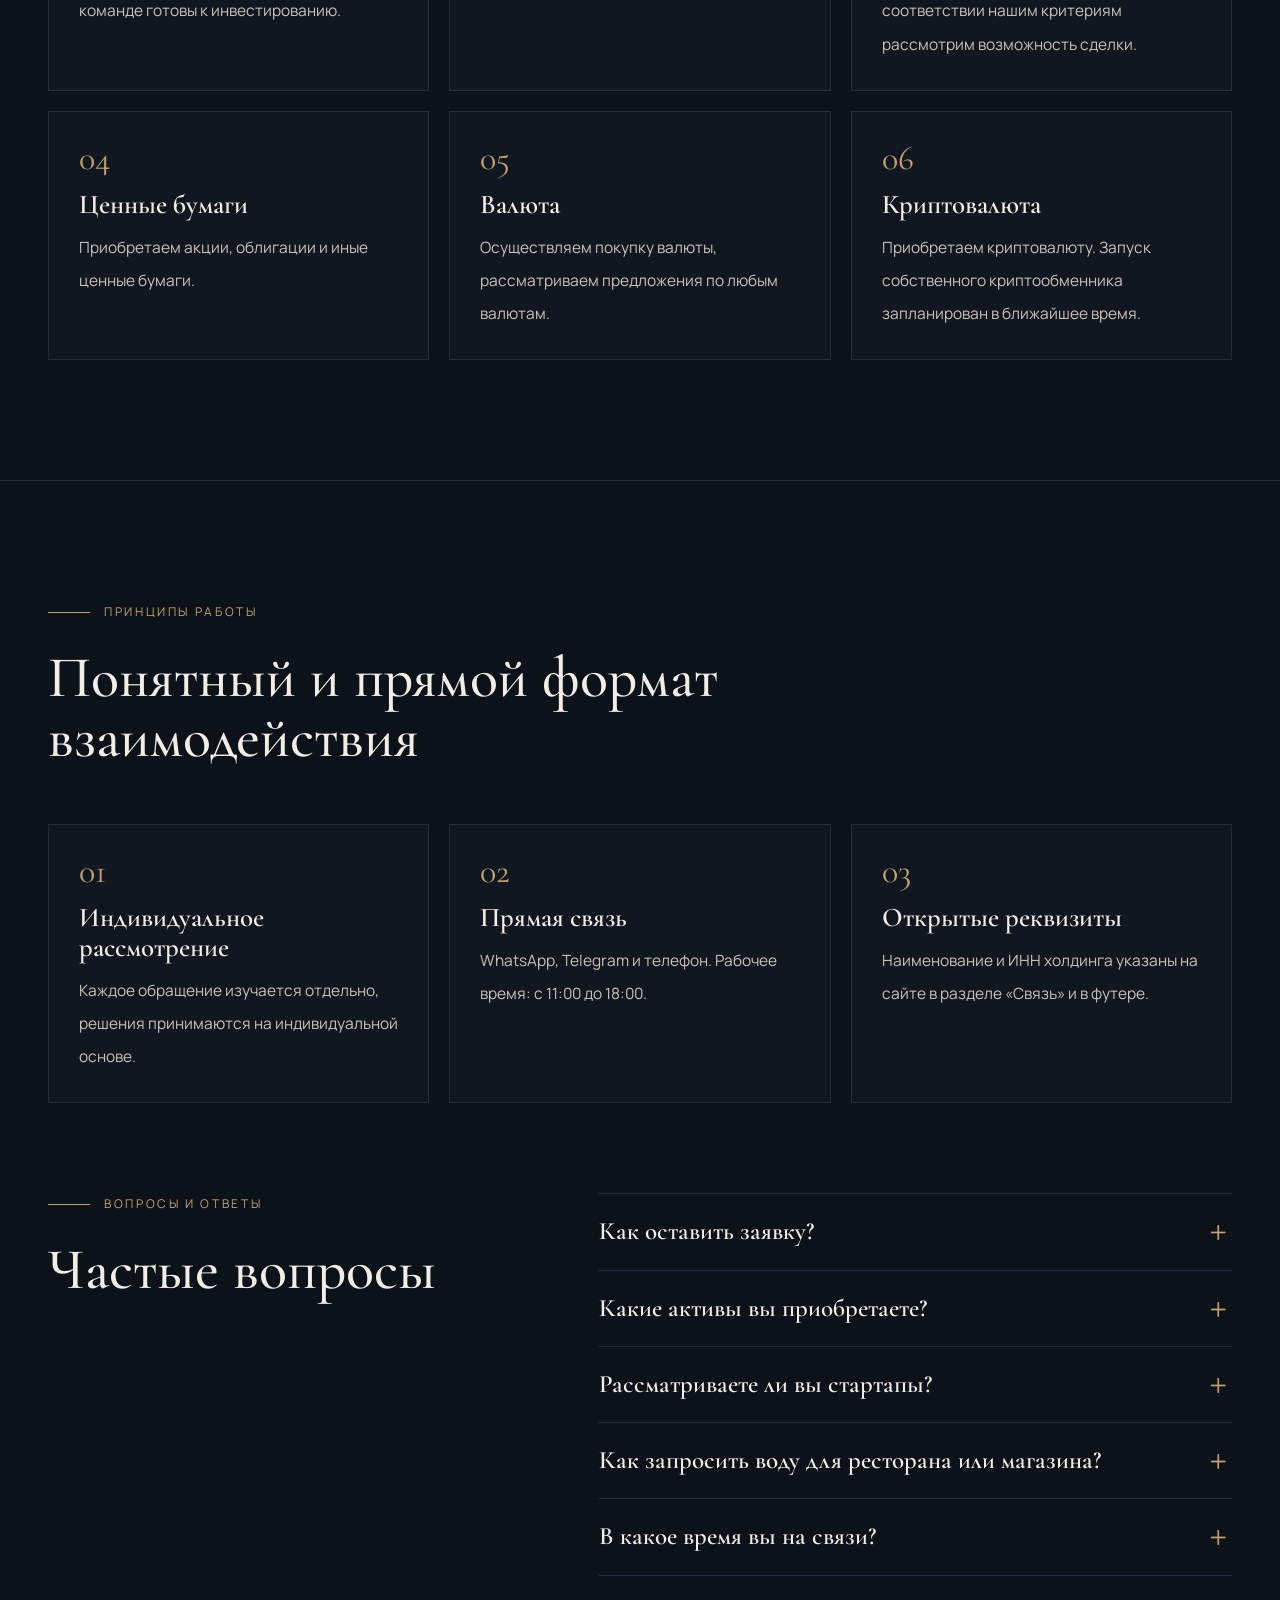
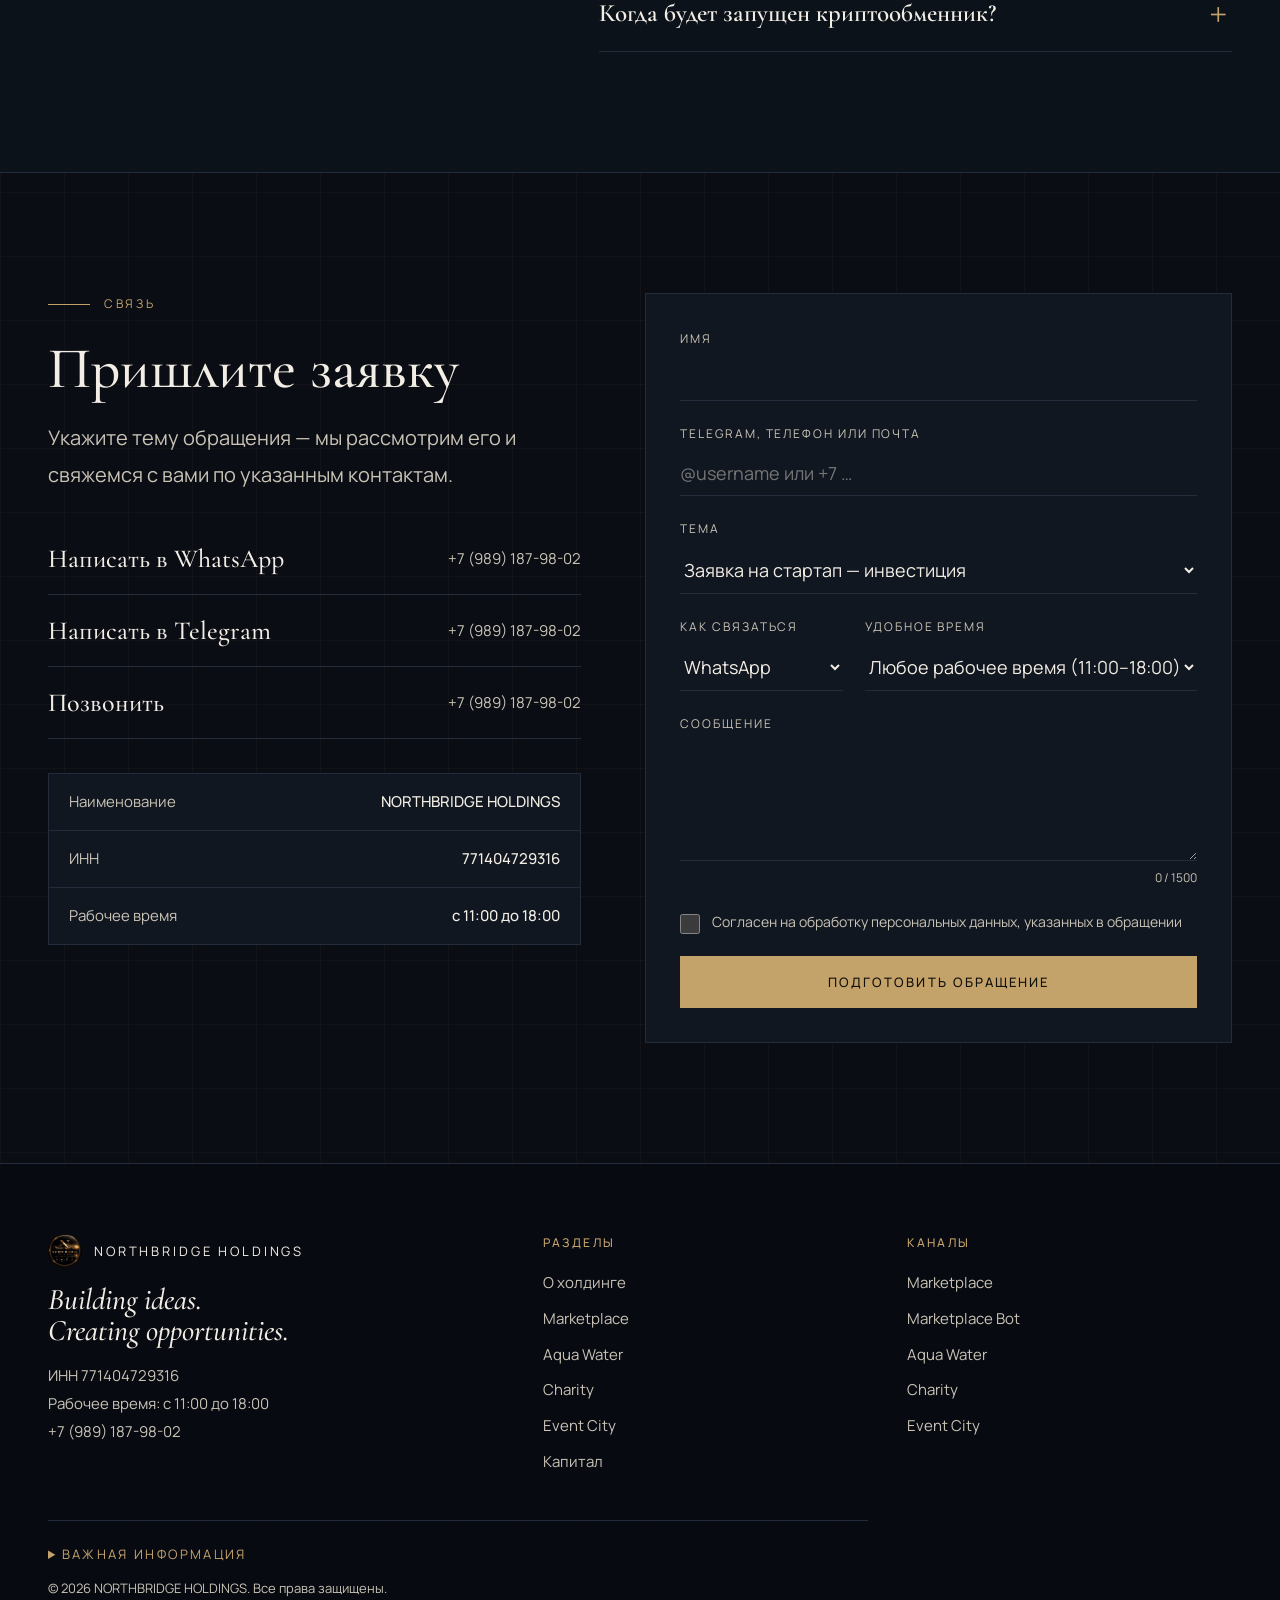
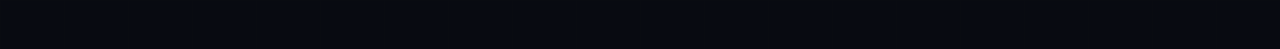
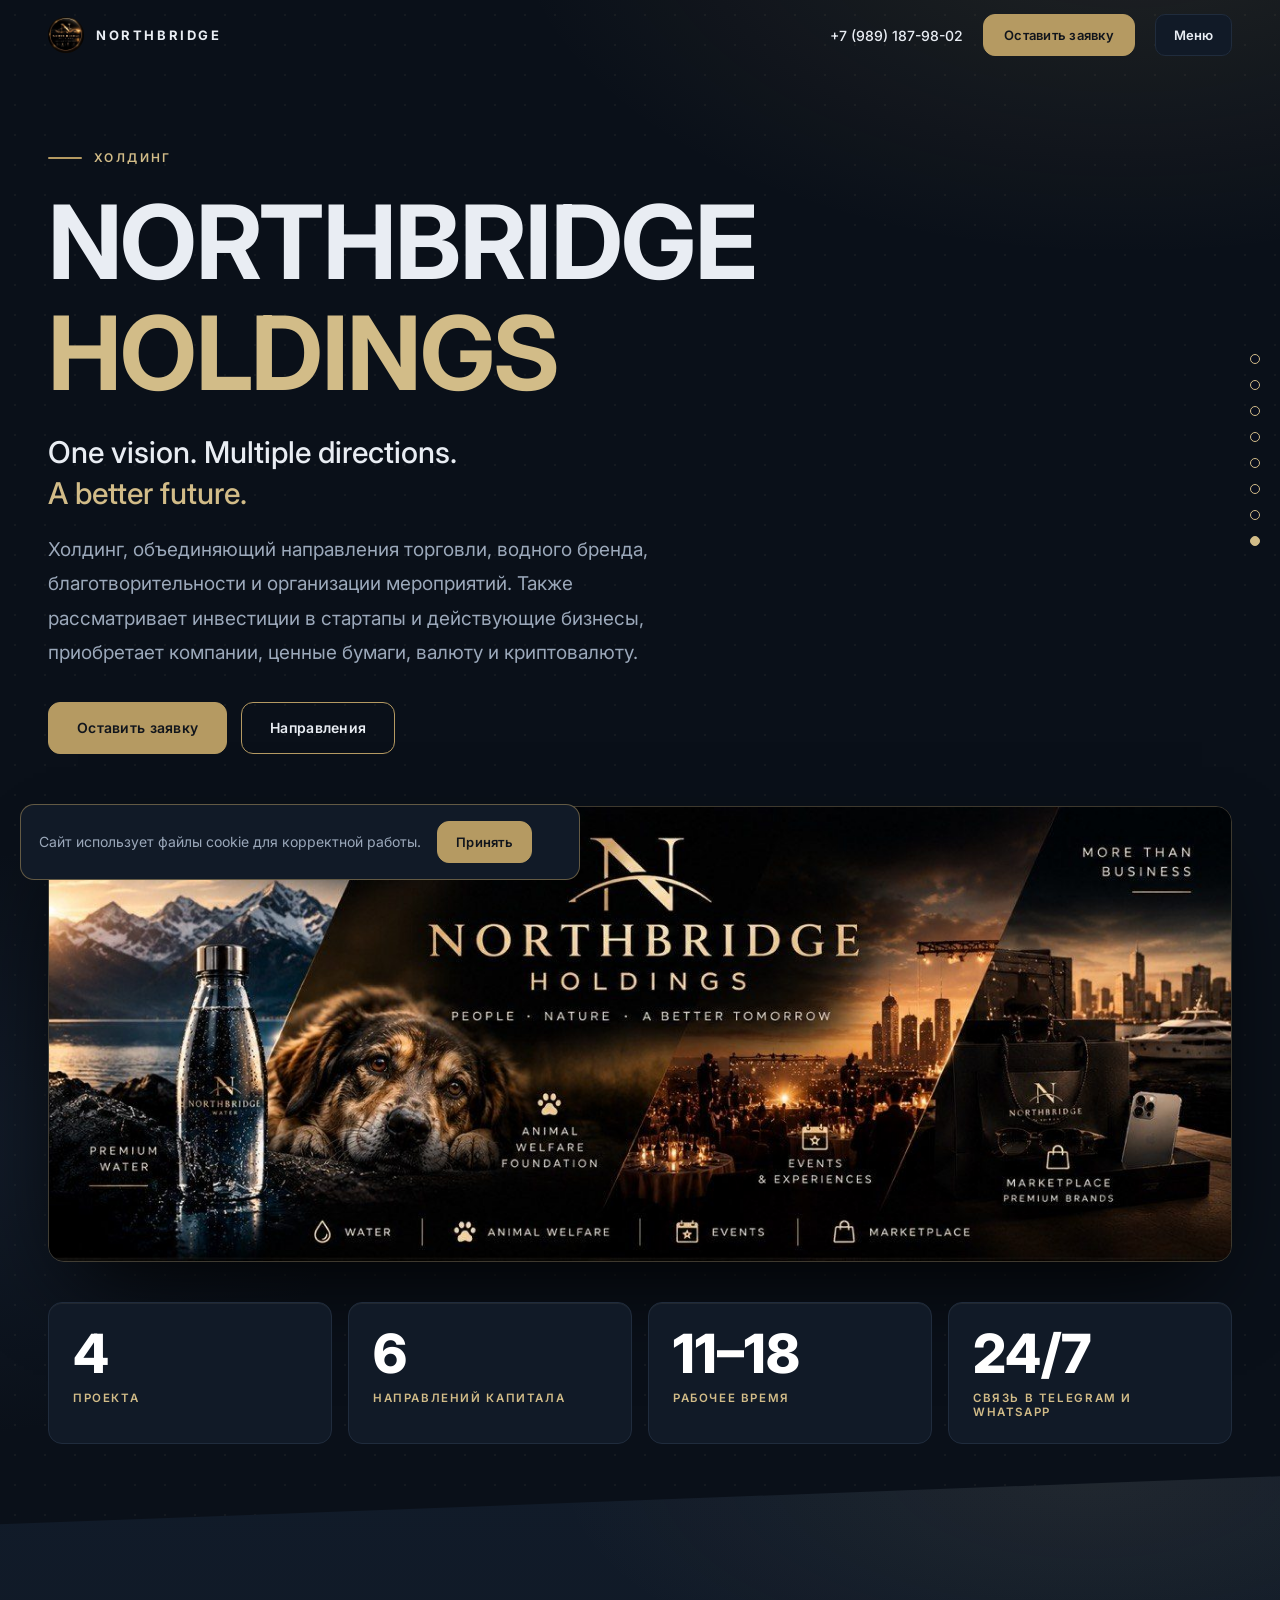
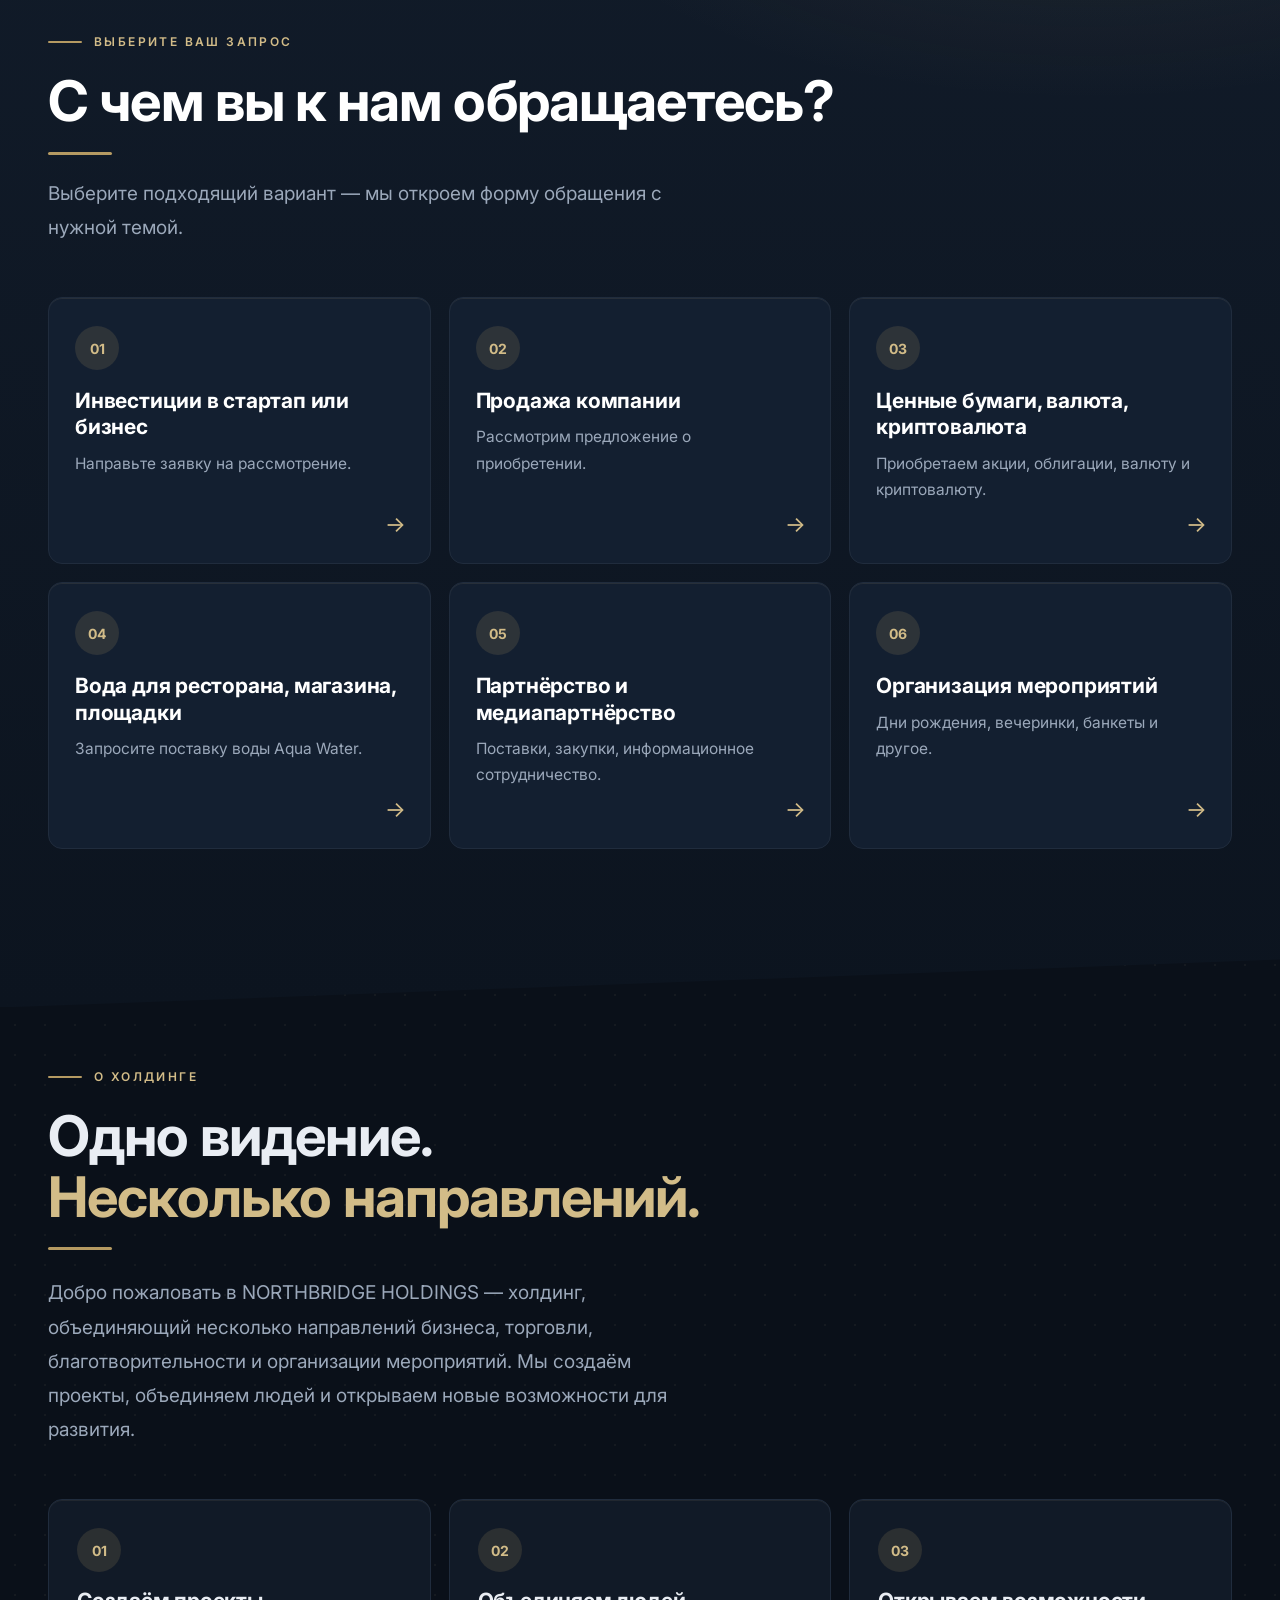
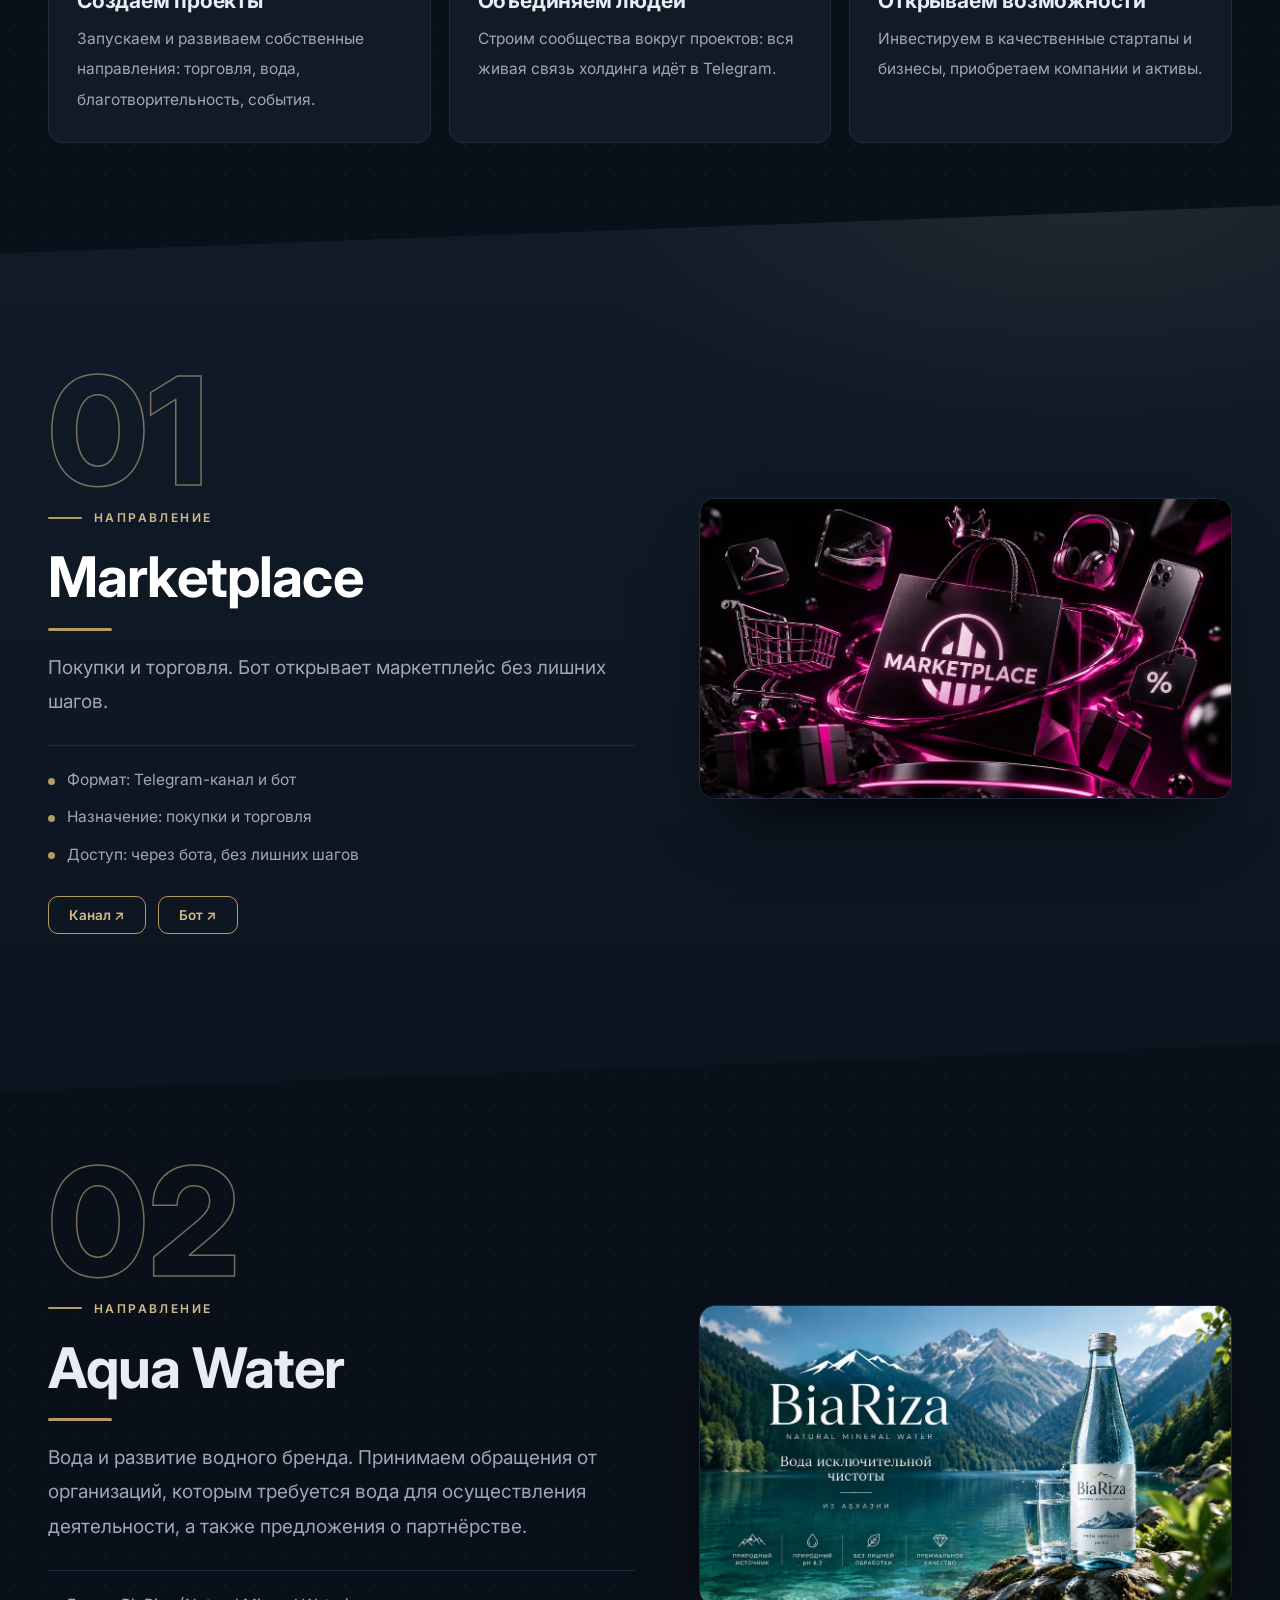
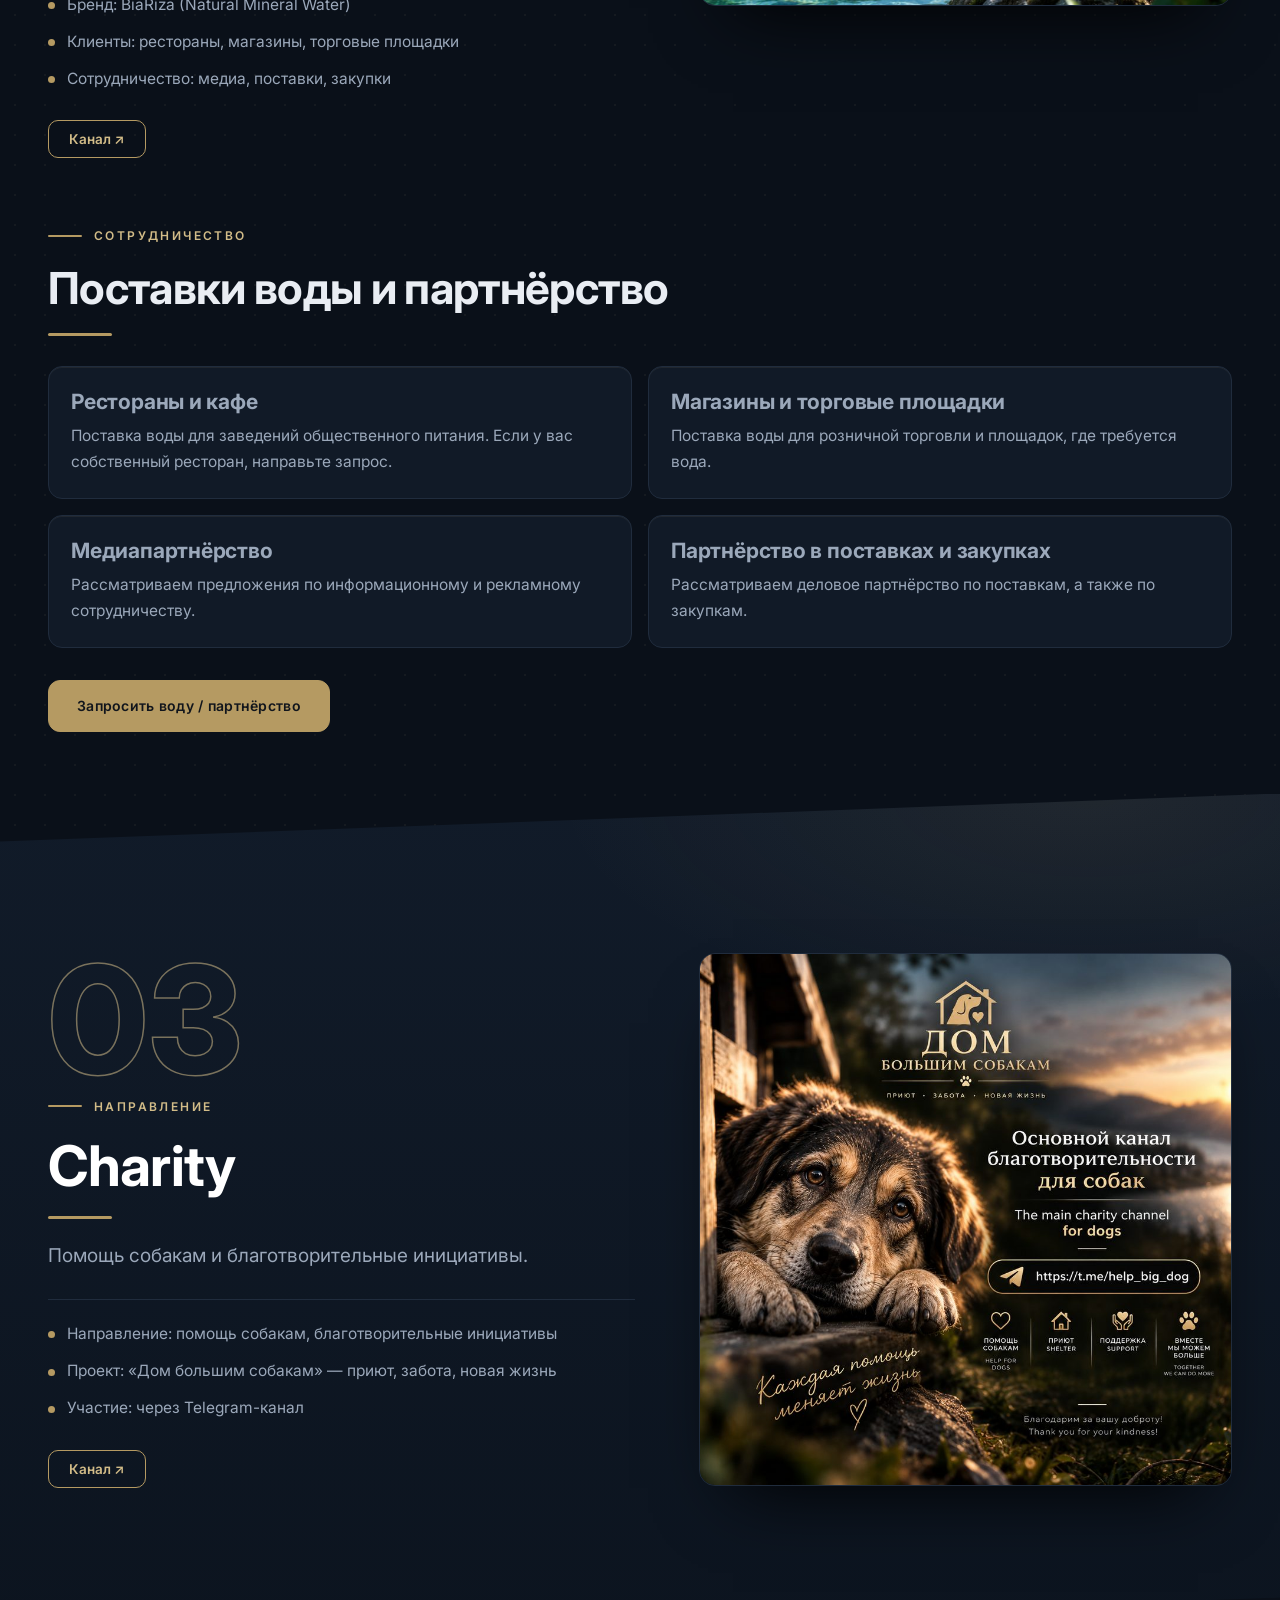
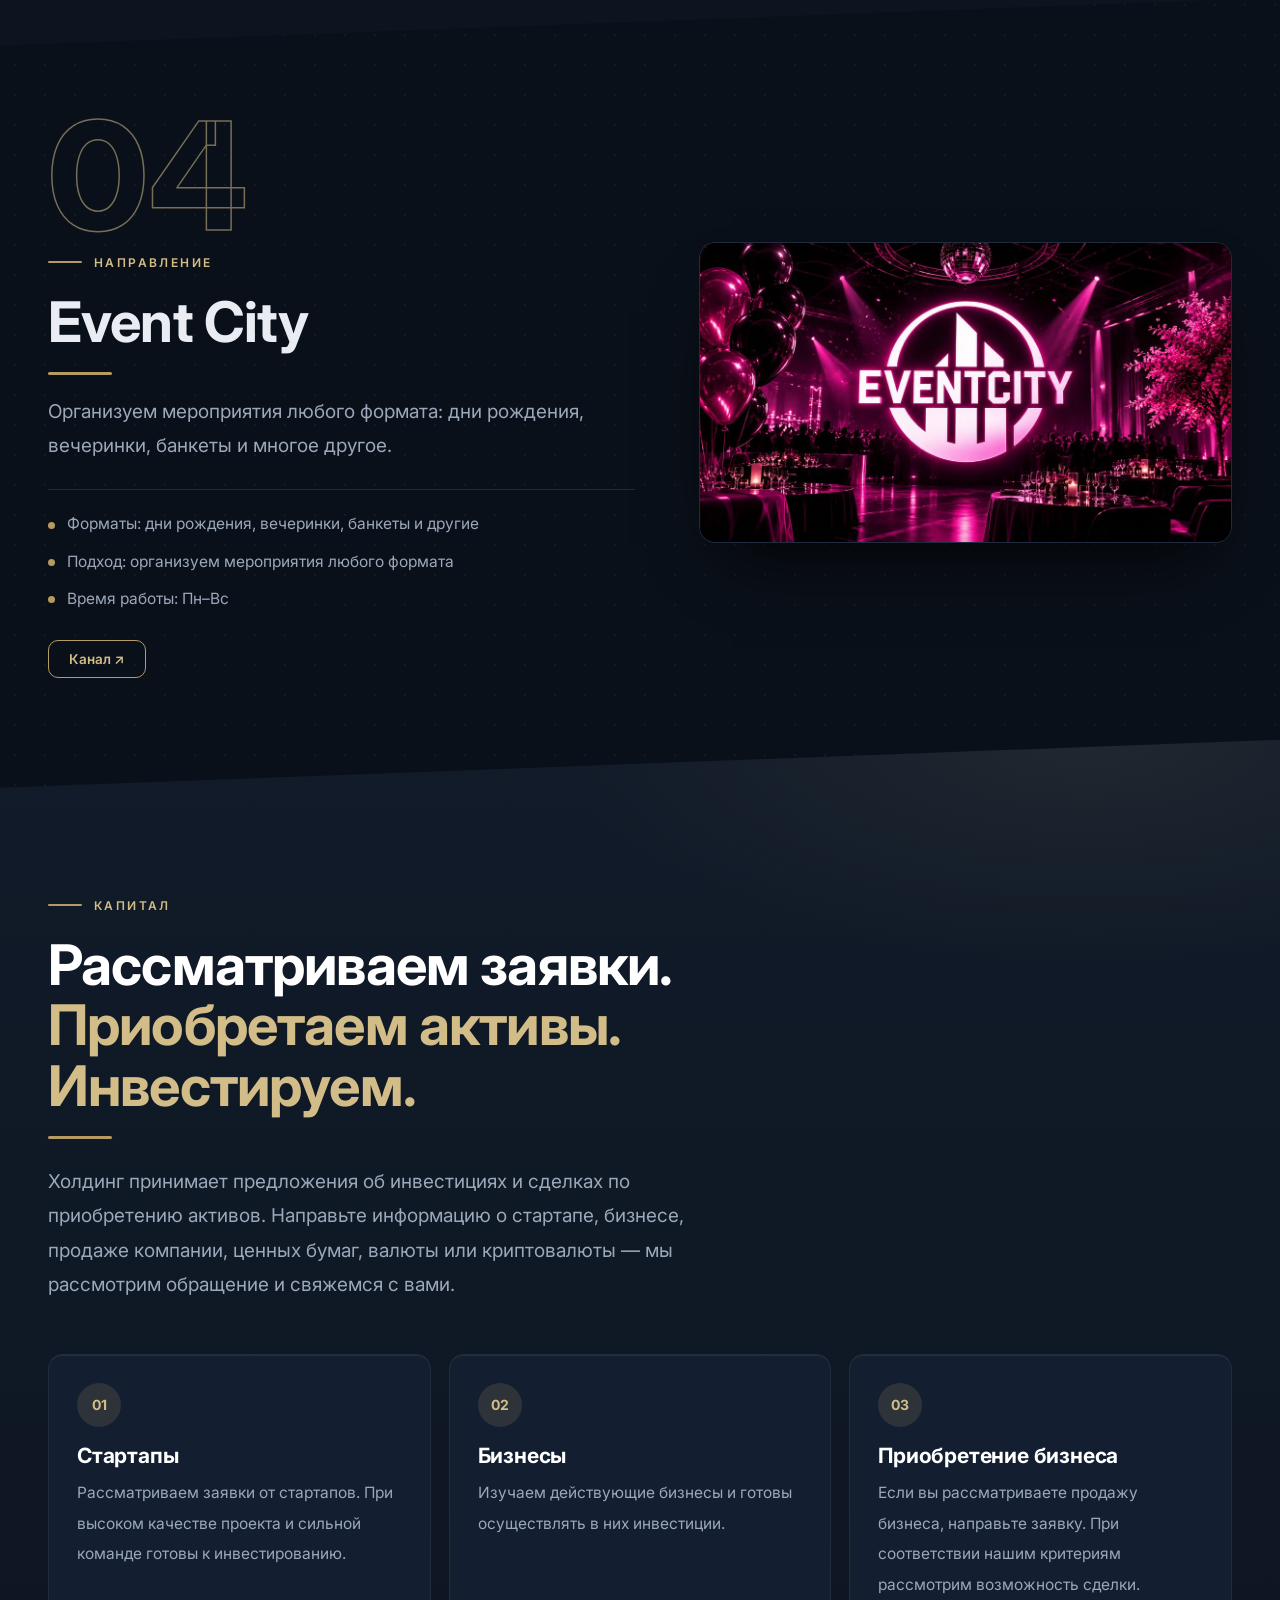
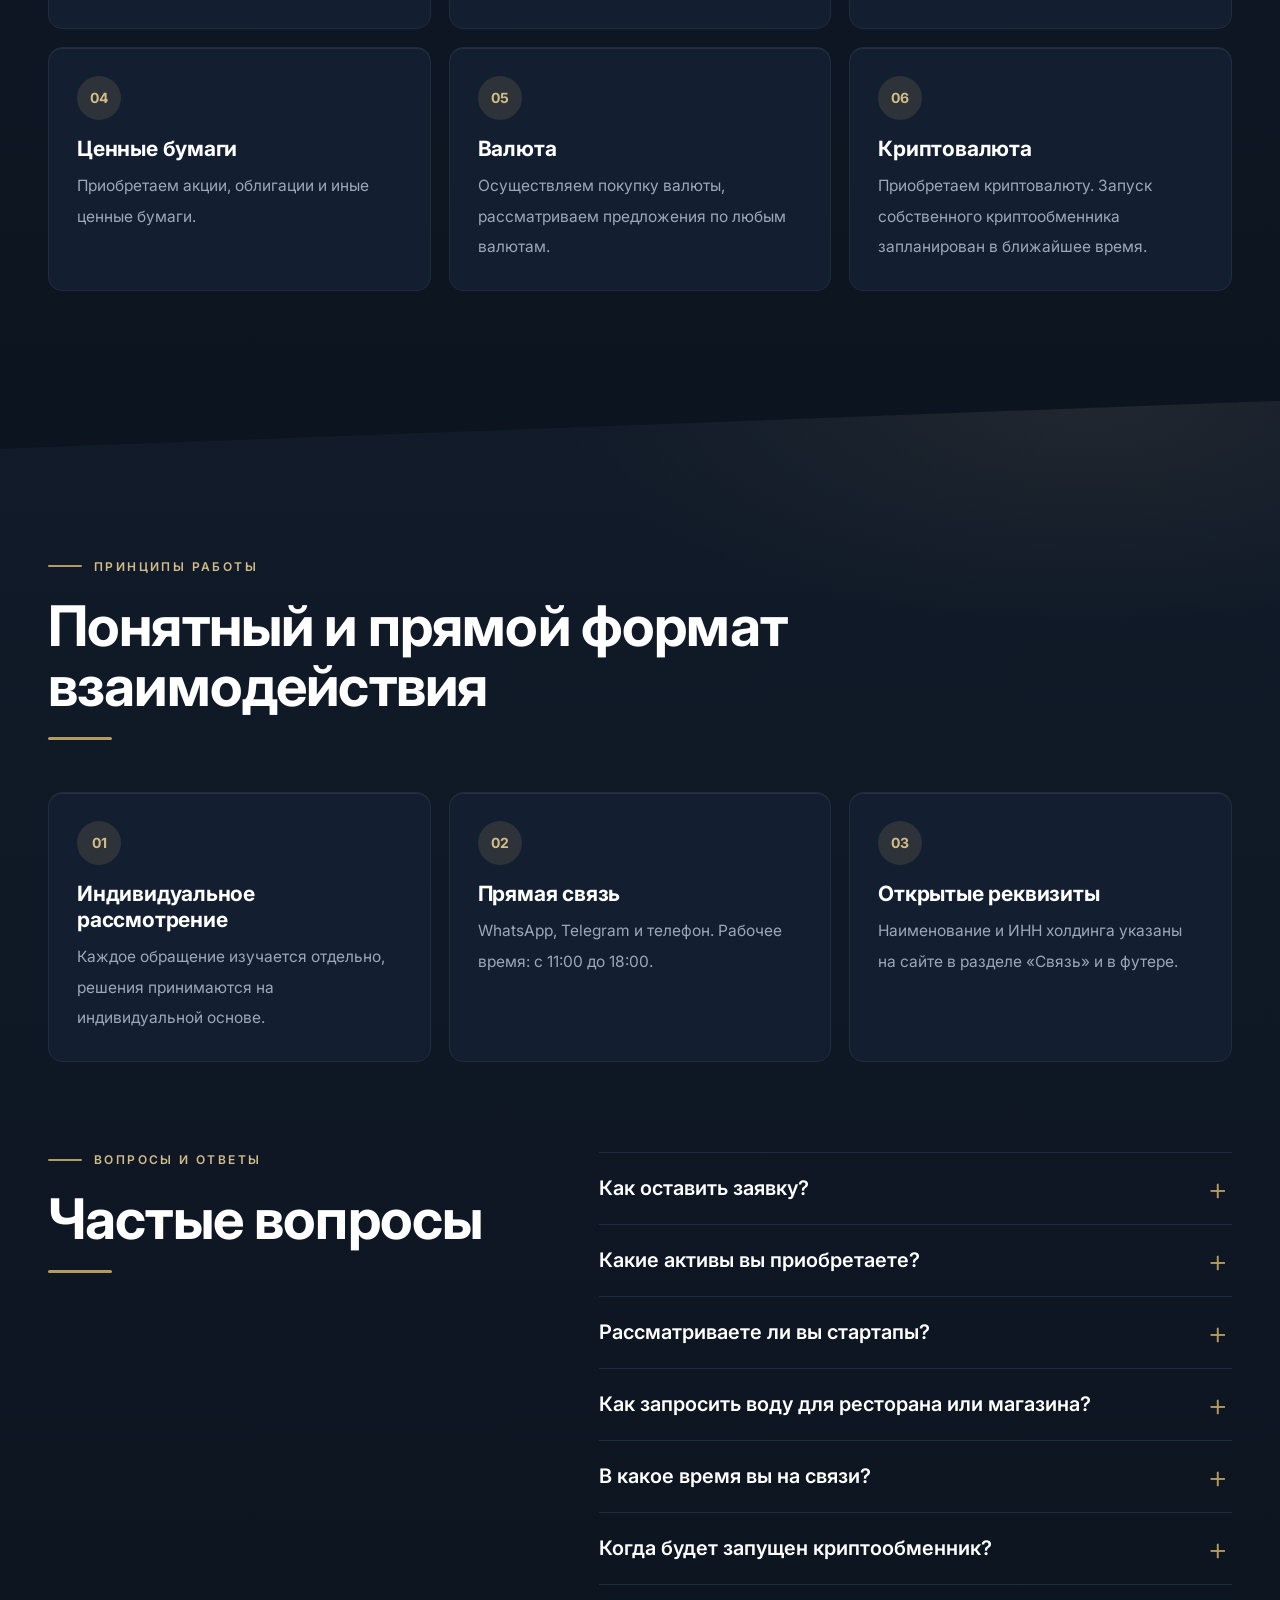
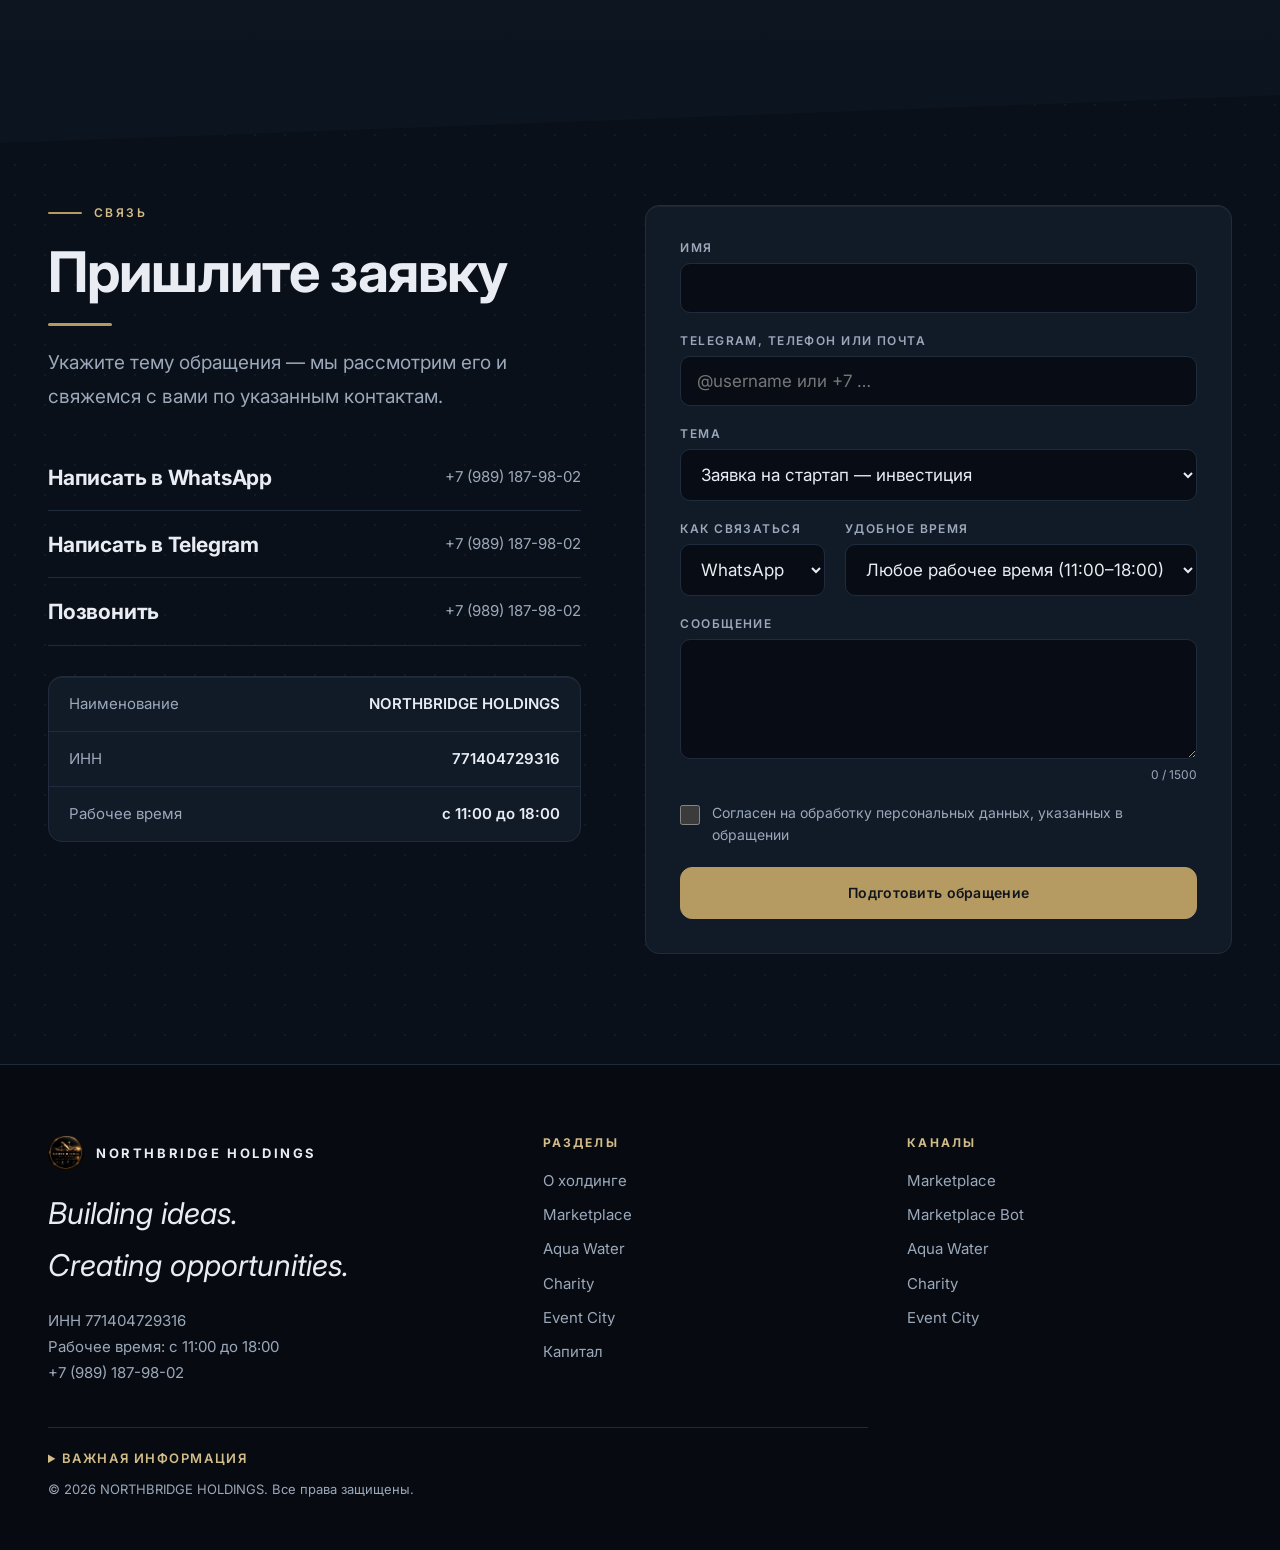
